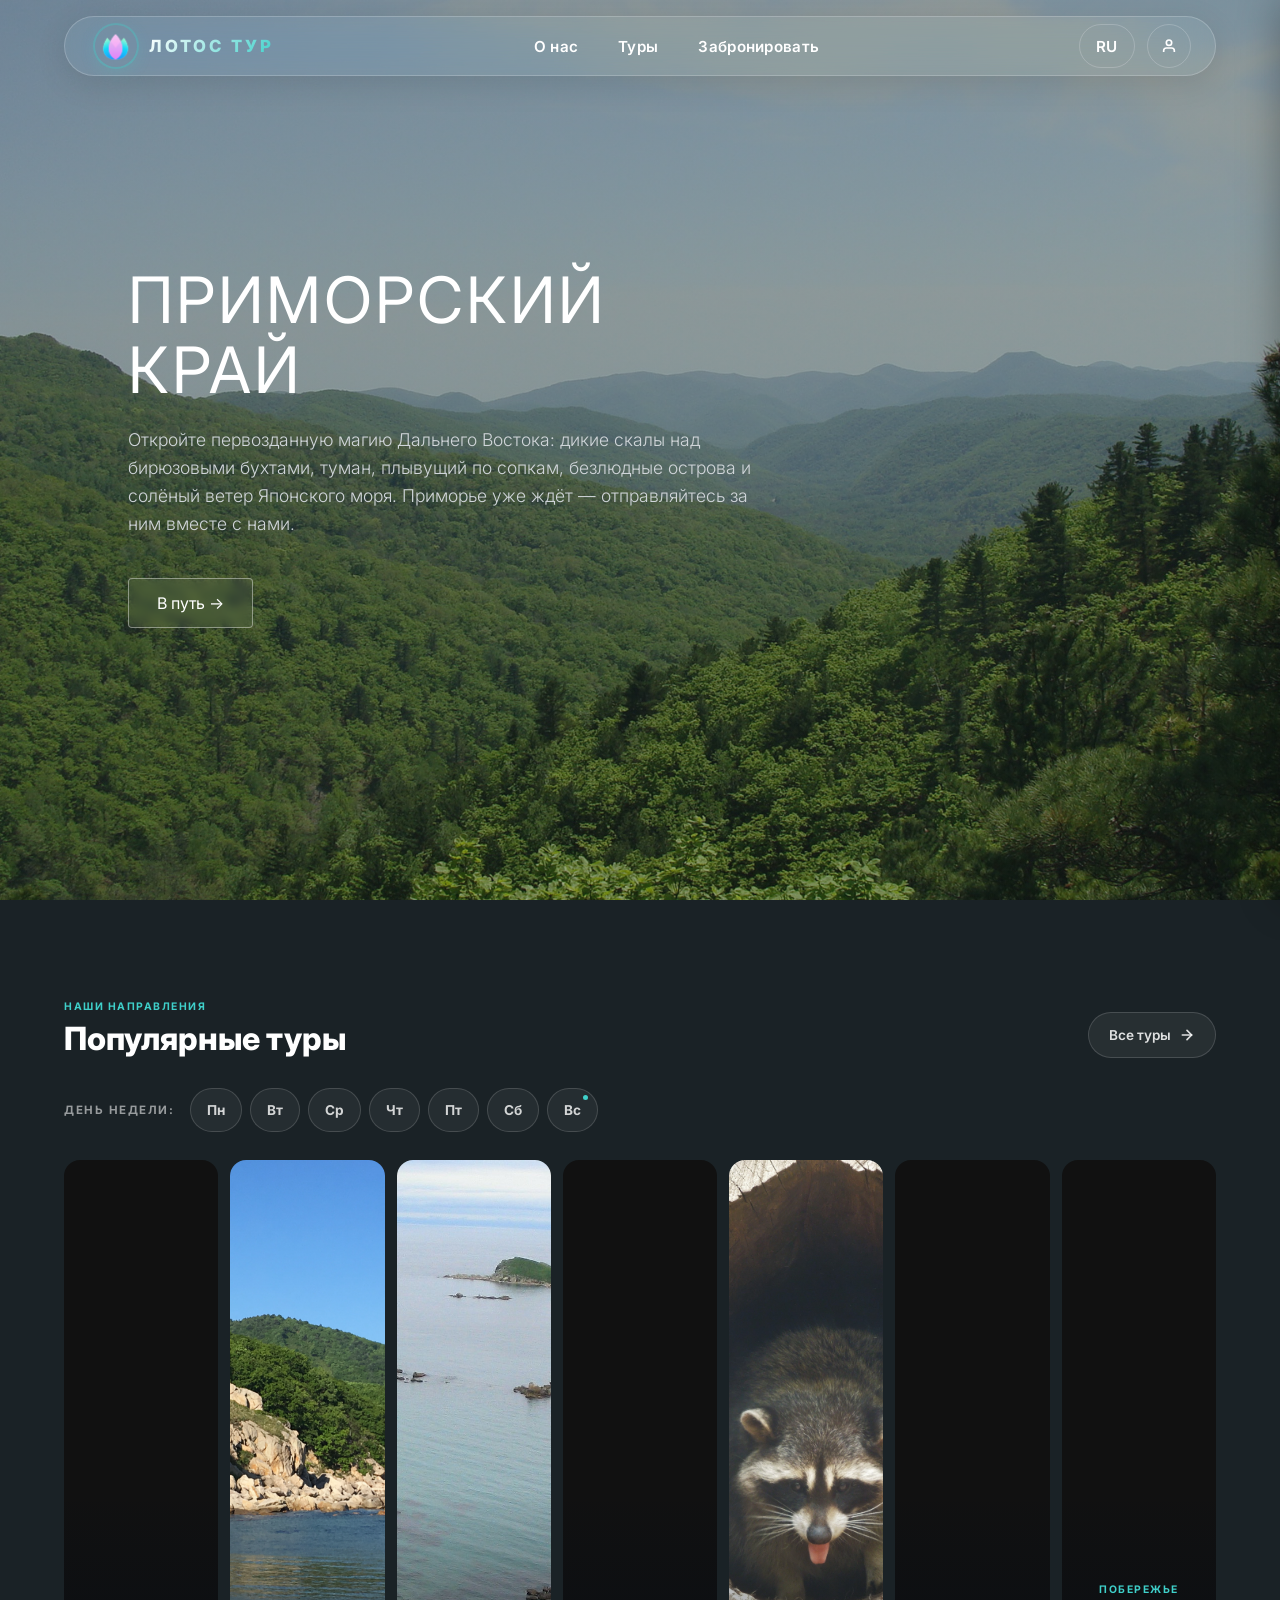
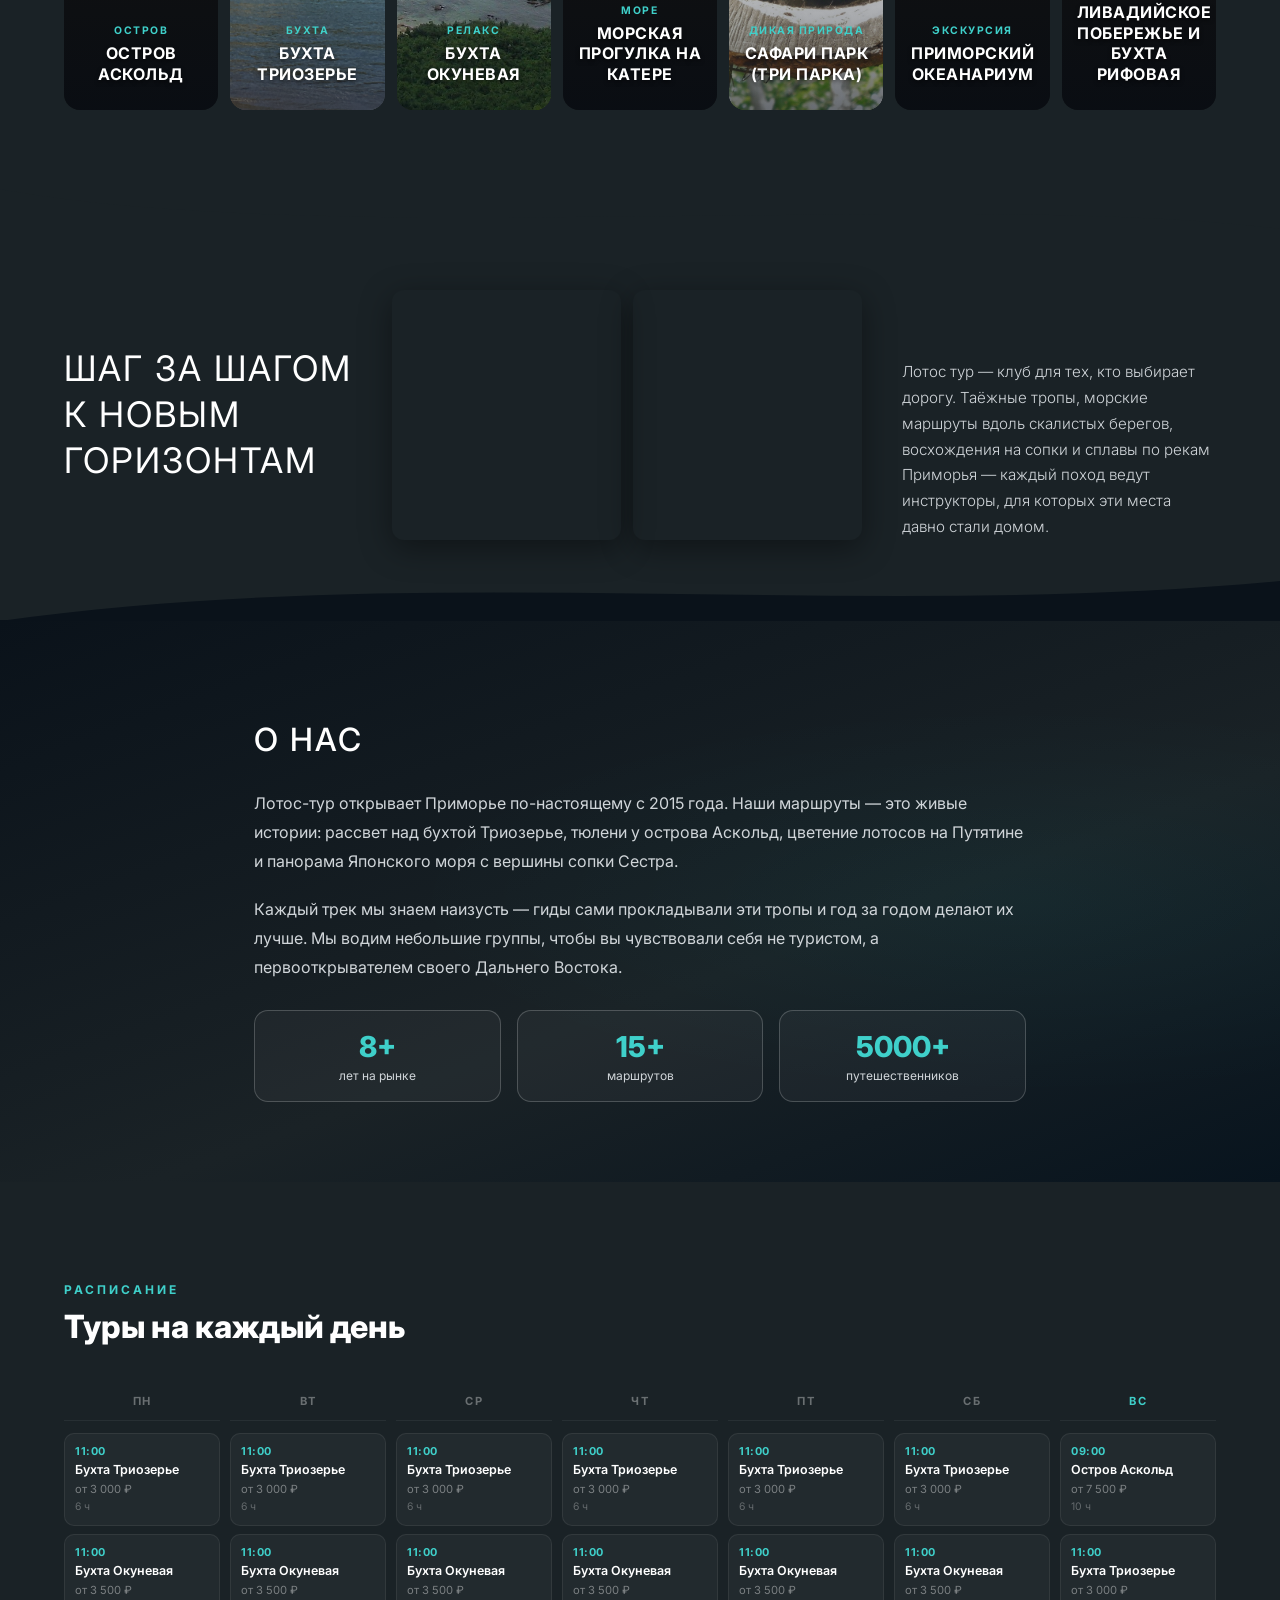
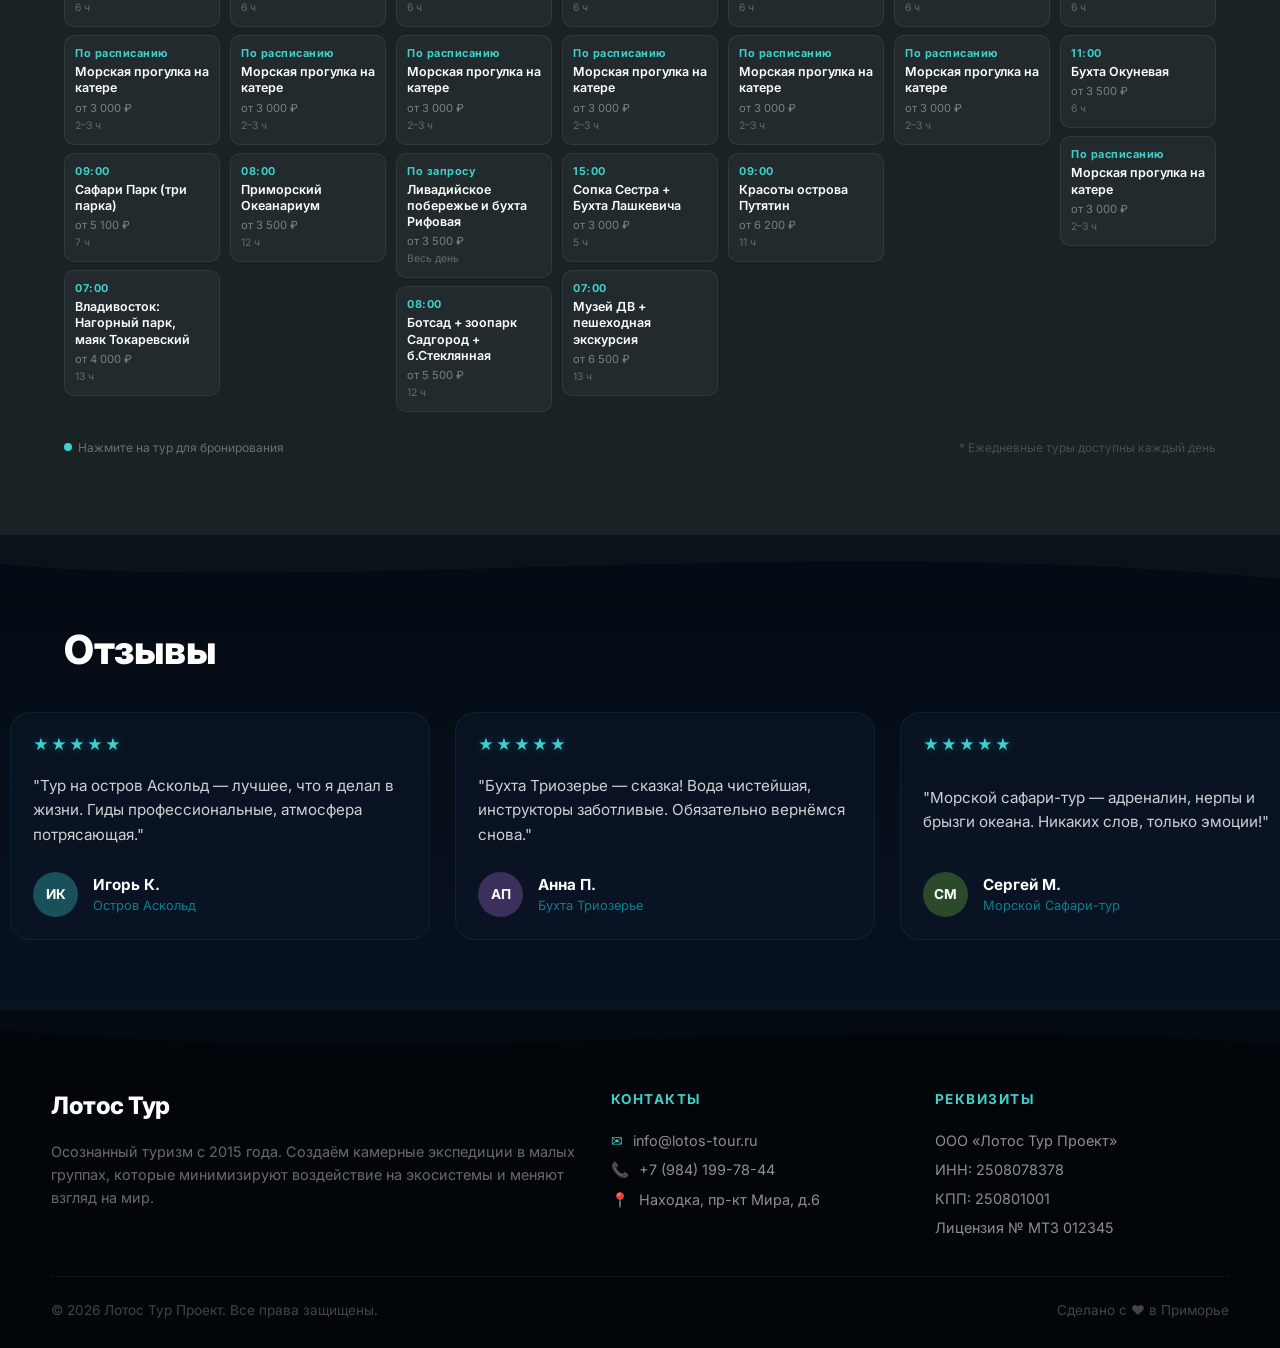
==== frontend/index.html @ b26ec42e "update: schedule, logo, admin panel, about section" ====
<!doctype html>
<html lang="ru">
  <head>
    <meta charset="UTF-8" />
    <meta name="viewport" content="width=device-width, initial-scale=1.0" />
    <title>Пора в поход — Туры по Приморскому краю</title>
    <link rel="preconnect" href="https://fonts.googleapis.com" />
    <link rel="preconnect" href="https://fonts.gstatic.com" crossorigin />
    <link
      href="https://fonts.googleapis.com/css2?family=Inter:wght@400;500;600;700;800&display=swap"
      rel="stylesheet"
    />

    <link rel="stylesheet" href="css/style.css" />
  </head>
  <body>

    <input
      type="file"
      id="avatarFileInput"
      accept="image/*"
      class="visually-hidden"
    />

    <div
      class="modal-booking"
      id="bookingModal"
      role="dialog"
      aria-modal="true"
      aria-labelledby="bookModalTitle"
    >
      <div class="booking-container">
        <button class="close-profile" id="closeBookingBtn" aria-label="Закрыть">
          &times;
        </button>
        <h3 class="modal-title" id="bookModalTitle">Бронирование тура</h3>

        <form class="booking-form" id="bookingForm" novalidate>
          <div class="form-group-block">
            <label for="bookName">ФИО полностью</label>
            <input
              type="text"
              id="bookName"
              placeholder="Иванов Иван Александрович"
              required
            />
          </div>

          <div class="form-row-grid">
            <div class="form-group-block">
              <label for="bookPhone">Телефон</label>
              <input
                type="tel"
                id="bookPhone"
                placeholder="+7 (999) 000-00-00"
                required
              />
            </div>
            <div class="form-group-block">
              <label for="bookEmail">E-mail</label>
              <input
                type="email"
                id="bookEmail"
                placeholder="example@mail.ru"
                required
              />
            </div>
          </div>

          <div class="form-row-grid">
            <div class="form-group-block">
              <label for="bookTourSelect">Выбор направления</label>
              <select id="bookTourSelect" required></select>
            </div>
            <div class="form-group-block">
              <label for="bookTime">Удобное время</label>
              <select id="bookTime" required>
                <option value="09:00">Утро (09:00)</option>
                <option value="14:00">День (14:00)</option>
                <option value="19:00">Вечер (19:00)</option>
              </select>
            </div>
          </div>

          <div id="miniCalendarPlaceholder"></div>

          <div class="form-group-block">
            <label for="bookMessage">Пожелания к туру</label>
            <textarea
              id="bookMessage"
              placeholder="Например: трансфер, питание..."
            ></textarea>
          </div>

          <div class="form-group-block">
            <label for="bookPeopleCount">Количество человек</label>
            <select id="bookPeopleCount">
              <option value="1">1 человек</option>
              <option value="2">2 человека</option>
              <option value="3">3 человека</option>
              <option value="4">4 человека</option>
              <option value="5">5 человек</option>
              <option value="6">6 человек</option>
            </select>
          </div>

          <div class="form-group-block">
            <label>Способ связи</label>
            <div class="contact-method-group" role="radiogroup" aria-label="Способ связи">
              <label class="contact-method-option">
                <input type="radio" name="bookContact" value="vk" required />
                <span class="contact-method-pill">ВКонтакте</span>
              </label>
              <label class="contact-method-option">
                <input type="radio" name="bookContact" value="telegram" required />
                <span class="contact-method-pill">Telegram</span>
              </label>
              <label class="contact-method-option">
                <input type="radio" name="bookContact" value="phone" required />
                <span class="contact-method-pill">Телефон (Макс)</span>
              </label>
            </div>
          </div>

          <button type="submit" class="booking-submit" id="bookSubmitBtn">
            Подтвердить заказ
          </button>
        </form>
      </div>
    </div>

    <div
      class="modal-auth"
      id="authModal"
      role="dialog"
      aria-modal="true"
      aria-label="Авторизация"
    >
      <div class="auth-container">
        <button class="close-profile" id="closeAuthBtn" aria-label="Закрыть">
          &times;
        </button>

        <div class="auth-tabs" role="tablist">
          <button
            class="auth-tab-btn active"
            id="tabLoginBtn"
            role="tab"
            aria-selected="true"
            data-mode="login"
          >
            Вход
          </button>
          <button
            class="auth-tab-btn"
            id="tabRegisterBtn"
            role="tab"
            aria-selected="false"
            data-mode="register"
          >
            Регистрация
          </button>
        </div>

        <form id="authMainForm" novalidate>
          <div class="auth-form-wrapper">
            <input
              type="text"
              id="authLoginInput"
              placeholder="Имя пользователя или Email"
              required
            />

            <input
              type="email"
              id="authEmailInput"
              placeholder="Ваш действующий Email"
              class="auth-register-only"
            />
            <input
              type="password"
              id="authPasswordInput"
              placeholder="Пароль"
              required
            />
            <input
              type="password"
              id="authPasswordConfirmInput"
              placeholder="Повторите пароль"
              class="auth-register-only"
            />
            <button type="submit" class="auth-submit" id="authSubmitBtn">
              Войти
            </button>
          </div>
        </form>

        <p class="social-title">Или войти через</p>
        <div class="social-grid">
          <button class="social-btn social-btn--vk" data-provider="VK" aria-label="Войти через VK">
            <svg class="social-icon" viewBox="0 0 24 24" fill="currentColor" aria-hidden="true">
              <path d="M15.684 0H8.316C1.592 0 0 1.592 0 8.316v7.368C0 22.408 1.592 24 8.316 24h7.368C22.408 24 24 22.408 24 15.684V8.316C24 1.592 22.408 0 15.684 0zm3.692 17.123h-1.744c-.66 0-.862-.525-2.049-1.714-1.032-1.01-1.49-1.135-1.744-1.135-.356 0-.458.102-.458.593v1.566c0 .424-.135.678-1.253.678-1.846 0-3.896-1.118-5.335-3.202C4.624 10.857 4 8.408 4 7.932c0-.254.102-.491.593-.491h1.744c.44 0 .61.203.78.677.863 2.49 2.303 4.675 2.896 4.675.22 0 .322-.102.322-.66V9.721c-.068-1.186-.695-1.287-.695-1.71 0-.203.17-.407.44-.407h2.744c.373 0 .508.203.508.643v3.473c0 .372.17.508.271.508.22 0 .407-.136.813-.542 1.253-1.406 2.151-3.574 2.151-3.574.119-.254.322-.491.763-.491h1.744c.525 0 .643.271.525.643-.22 1.017-2.354 4.031-2.354 4.031-.186.305-.254.44 0 .78.186.254.796.779 1.203 1.253.745.847 1.32 1.558 1.473 2.05.17.49-.085.745-.576.745z"/>
            </svg>
            <span>VK</span>
          </button>
          <button class="social-btn social-btn--google" id="googleLoginBtn" aria-label="Войти через Google">
            <svg class="social-icon" viewBox="0 0 24 24" aria-hidden="true">
              <path d="M22.56 12.25c0-.78-.07-1.53-.2-2.25H12v4.26h5.92c-.26 1.37-1.04 2.53-2.21 3.31v2.77h3.57c2.08-1.92 3.28-4.74 3.28-8.09z" fill="#4285F4"/>
              <path d="M12 23c2.97 0 5.46-.98 7.28-2.66l-3.57-2.77c-.98.66-2.23 1.06-3.71 1.06-2.86 0-5.29-1.93-6.16-4.53H2.18v2.84C3.99 20.53 7.7 23 12 23z" fill="#34A853"/>
              <path d="M5.84 14.09c-.22-.66-.35-1.36-.35-2.09s.13-1.43.35-2.09V7.07H2.18C1.43 8.55 1 10.22 1 12s.43 3.45 1.18 4.93l3.66-2.84z" fill="#FBBC05"/>
              <path d="M12 5.38c1.62 0 3.06.56 4.21 1.64l3.15-3.15C17.45 2.09 14.97 1 12 1 7.7 1 3.99 3.47 2.18 7.07l3.66 2.84c.87-2.6 3.3-4.53 6.16-4.53z" fill="#EA4335"/>
            </svg>
            <span>Google</span>
          </button>
        </div>
      </div>
    </div>

    <aside class="side-profile" id="sideProfile" aria-label="Личный кабинет">
      <button class="close-profile" id="closeProfileBtn" aria-label="Закрыть">
        &times;
      </button>

      <div class="profile-header">
        <div
          class="avatar-container"
          id="avatarTrigger"
          role="button"
          tabindex="0"
          aria-label="Обновить аватар"
        >
          <img
            id="profileAvatar"
            src="https://images.unsplash.com/photo-1535713875002-d1d0cf377fde?auto=format&fit=crop&w=150&q=80"
            alt="Аватар пользователя"
          />
          <div class="avatar-overlay" aria-hidden="true">📷</div>
        </div>
        <div class="profile-name-container" id="nicknameWrapper">
          <h3
            id="profileName"
            role="button"
            tabindex="0"
            aria-label="Нажмите для изменения имени"
          >
            Приморский_Странник
          </h3>
        </div>
        <div class="profile-stats" aria-label="Статистика профиля">
          <div class="p-stat">
            <b id="statTours">0</b>
            <span>Туров</span>
          </div>
          <div class="p-stat">
            <b id="statCompleted">0</b>
            <span>Завершено</span>
          </div>
          <div class="p-stat">
            <b id="statAch">0</b>
            <span>Награды</span>
          </div>
        </div>
      </div>

      <nav class="profile-tabs-nav" role="tablist" aria-label="Вкладки профиля">
        <button class="p-tab-btn active" role="tab" aria-selected="true" id="tabBtn1" data-tab="0">Туры</button>
        <button class="p-tab-btn" role="tab" aria-selected="false" id="tabBtn2" data-tab="1">Достижения</button>
        <button class="p-tab-btn" role="tab" aria-selected="false" id="tabBtn3" data-tab="2">Промокоды</button>
      </nav>

      <div class="profile-scroll-area">
        <div class="profile-tab-content active" id="pTab1" role="tabpanel">
          <div class="tour-filters">
            <button class="filter-chip active" data-filter="all" id="fAll">Все</button>
            <button class="filter-chip" data-filter="booked" id="fBooked">Забронировано</button>
            <button class="filter-chip" data-filter="started" id="fStarted">Начатые</button>
            <button class="filter-chip" data-filter="completed" id="fCompleted">Завершенные</button>
          </div>
          <div id="toursList"></div>
        </div>

        <div class="profile-tab-content" id="pTab2" role="tabpanel">
          <div class="ach-progress">
            <span class="ach-progress-label" id="achProgressLabel">Открыто 0 из 31</span>
            <div class="ach-progress-bar" aria-hidden="true">
              <div class="ach-progress-fill" id="achProgressFill" style="width:0%"></div>
            </div>
          </div>
          <div class="achievements-grid" id="achGrid">
            <div class="ach-item locked" title="Совершил первое путешествие с Лотос-тур"><div class="ach-icon">🌱</div><p class="ach-title">Первый шаг</p><div class="ach-lock">🔒</div></div>
            <div class="ach-item locked" title="Побывал на морской прогулке на катере"><div class="ach-icon">⛵</div><p class="ach-title">Морская душа</p><div class="ach-lock">🔒</div></div>
            <div class="ach-item locked" title="Посетил остров Аскольд или Путятин"><div class="ach-icon">🏝️</div><p class="ach-title">Исследователь островов</p><div class="ach-lock">🔒</div></div>
            <div class="ach-item locked" title="Поднялся на сопку Сестра"><div class="ach-icon">⛰️</div><p class="ach-title">Покоритель вершин</p><div class="ach-lock">🔒</div></div>
            <div class="ach-item locked" title="Побывал в Сафари Парке"><div class="ach-icon">🐅</div><p class="ach-title">Друг природы</p><div class="ach-lock">🔒</div></div>
            <div class="ach-item locked" title="Посетил Приморский океанариум"><div class="ach-icon">🐬</div><p class="ach-title">Житель глубин</p><div class="ach-lock">🔒</div></div>
            <div class="ach-item locked" title="Прошёл пешеходную экскурсию по Владивостоку"><div class="ach-icon">🏙️</div><p class="ach-title">Знаток Владивостока</p><div class="ach-lock">🔒</div></div>
            <div class="ach-item locked" title="Увидел цветение лотосов на острове Путятин"><div class="ach-icon">🌸</div><p class="ach-title">Хранитель лотоса</p><div class="ach-lock">🔒</div></div>
            <div class="ach-item locked" title="Посетил водопад Стеклянуха"><div class="ach-icon">💧</div><p class="ach-title">Охотник за водопадами</p><div class="ach-lock">🔒</div></div>
            <div class="ach-item locked" title="Забронировал тур за 7 и более дней до начала"><div class="ach-icon">🌅</div><p class="ach-title">Ранняя пташка</p><div class="ach-lock">🔒</div></div>
            <div class="ach-item locked" title="Привёл друга по реферальной ссылке"><div class="ach-icon">🌟</div><p class="ach-title">Социальная звезда</p><div class="ach-lock">🔒</div></div>
            <div class="ach-item locked" title="Посетил три разных пляжа и бухты"><div class="ach-icon">🏖️</div><p class="ach-title">Пляжный маньяк</p><div class="ach-lock">🔒</div></div>
            <div class="ach-item locked" title="Побывал на пяти различных турах"><div class="ach-icon">📸</div><p class="ach-title">Фотоохотник</p><div class="ach-lock">🔒</div></div>
            <div class="ach-item locked" title="Побывал и на морской, и на наземной экскурсии"><div class="ach-icon">🧭</div><p class="ach-title">Штурман</p><div class="ach-lock">🔒</div></div>
            <div class="ach-item locked" title="Посетил ботанический сад во Владивостоке"><div class="ach-icon">🌿</div><p class="ach-title">Ботаник</p><div class="ach-lock">🔒</div></div>
            <div class="ach-item locked" title="Увидел маяк Токаревский или Лихачёва"><div class="ach-icon">🔦</div><p class="ach-title">Маяк</p><div class="ach-lock">🔒</div></div>
            <div class="ach-item locked" title="Совершил десять путешествий с Лотос-тур"><div class="ach-icon">🏆</div><p class="ach-title">Преданный путешественник</p><div class="ach-lock">🔒</div></div>
            <div class="ach-item locked" title="Побывал в бухте Рифовая"><div class="ach-icon">💎</div><p class="ach-title">Жемчужина Ливадии</p><div class="ach-lock">🔒</div></div>
            <div class="ach-item locked" title="Побывал в национальном парке «Земля леопарда»"><div class="ach-icon">🐆</div><p class="ach-title">След леопарда</p><div class="ach-lock">🔒</div></div>
            <div class="ach-item locked" title="Пересёк Русский мост на остров Русский"><div class="ach-icon">🌉</div><p class="ach-title">Стальная нить</p><div class="ach-lock">🔒</div></div>
            <div class="ach-item locked" title="Попробовал свежего камчатского краба в туре"><div class="ach-icon">🦀</div><p class="ach-title">Краболов</p><div class="ach-lock">🔒</div></div>
            <div class="ach-item locked" title="Прошёл три морских тура"><div class="ach-icon">⚓</div><p class="ach-title">Морской волк</p><div class="ach-lock">🔒</div></div>
            <div class="ach-item locked" title="Увидел кита или косатку в заливе Петра Великого"><div class="ach-icon">🐋</div><p class="ach-title">Встреча с гигантом</p><div class="ach-lock">🔒</div></div>
            <div class="ach-item locked" title="Посетил форты Владивостокской крепости"><div class="ach-icon">🏰</div><p class="ach-title">Хранитель крепости</p><div class="ach-lock">🔒</div></div>
            <div class="ach-item locked" title="Отправился в тур в зимний сезон"><div class="ach-icon">❄️</div><p class="ach-title">Зимний странник</p><div class="ach-lock">🔒</div></div>
            <div class="ach-item locked" title="Принял участие в рыболовном туре"><div class="ach-icon">🎣</div><p class="ach-title">Удачный клёв</p><div class="ach-lock">🔒</div></div>
            <div class="ach-item locked" title="Прошёл маршрут на каяке или сапборде"><div class="ach-icon">🛶</div><p class="ach-title">Покоритель волн</p><div class="ach-lock">🔒</div></div>
            <div class="ach-item locked" title="Спустился в пещеры Екатериновского массива"><div class="ach-icon">🦇</div><p class="ach-title">Спелеолог</p><div class="ach-lock">🔒</div></div>
            <div class="ach-item locked" title="Провёл ночь в палаточном лагере"><div class="ach-icon">⛺</div><p class="ach-title">Под звёздами</p><div class="ach-lock">🔒</div></div>
            <div class="ach-item locked" title="Побывал на вокзале Владивостока — финише Транссиба"><div class="ach-icon">🚂</div><p class="ach-title">Конечная станция</p><div class="ach-lock">🔒</div></div>
            <div class="ach-item locked" title="Увидел нерп на лежбище во время сафари-тура"><div class="ach-icon">🦭</div><p class="ach-title">Друг нерпы</p><div class="ach-lock">🔒</div></div>
          </div>
        </div>

        <div class="profile-tab-content" id="pTab3" role="tabpanel">
          <div class="promo-section">
            <h4 id="refTitle">Твоя реферальная ссылка</h4>
            <div class="copy-box">
              <input type="text" value="https://poravpohod.ru/ref?id=43219" id="refLink" readonly aria-label="Реферальная ссылка" />
              <button type="button" id="btnCopy">Копировать</button>
            </div>
          </div>
          <div class="promo-section">
            <h4 id="promoTitle">Ввести промокод</h4>
            <div class="input-box">
              <input type="text" placeholder="PRIMORYE10" id="promoInput" aria-label="Промокод" />
              <button type="button" id="btnApply">Применить</button>
            </div>
          </div>
        </div>
      </div>

      <div class="profile-footer">
        <button class="logout-btn" id="logoutBtn" type="button">
          <svg viewBox="0 0 24 24" fill="none" stroke="currentColor" stroke-width="2" stroke-linecap="round" stroke-linejoin="round" aria-hidden="true">
            <path d="M9 21H5a2 2 0 0 1-2-2V5a2 2 0 0 1 2-2h4" />
            <polyline points="16 17 21 12 16 7" />
            <line x1="21" y1="12" x2="9" y2="12" />
          </svg>
          Выйти из аккаунта
        </button>
      </div>
    </aside>

    <header id="main">
      <div class="nav-container" id="main-nav">
        <div class="nav-bg-fluid" id="fluid-oval" aria-hidden="true"></div>

        <div class="logo">
          <img
            src="img/tours/logo.png"
            alt="Логотип Лотос"
            id="logoImg"
            class="logo-img"
          />
          <span id="txtLogo">Лотос тур</span>
        </div>

        <nav aria-label="Основное меню">
          <ul>
            <li>
              <a href="#about" class="nav-link nav-target" id="m1">О нас</a>
            </li>
            <li>
              <a href="#tours-anchor" class="nav-link nav-target" id="m2"
                >Туры</a
              >
            </li>
            <li>
              <a
                href="#"
                class="nav-link nav-target"
                id="m4"
                data-action="openBookingGeneral"
                >Забронировать</a
              >
            </li>
          </ul>
        </nav>

        <div class="right-block">
          <button
            class="lang-switch nav-target"
            id="langBtn"
            type="button"
            aria-label="Сменить язык"
          >
            RU
          </button>
          <button
            class="profile-btn nav-target"
            id="profileTrigger"
            type="button"
            aria-label="Профиль"
          >
            <svg viewBox="0 0 24 24" aria-hidden="true">
              <path d="M20 21v-2a4 4 0 0 0-4-4H8a4 4 0 0 0-4 4v2"></path>
              <circle cx="12" cy="7" r="4"></circle>
            </svg>
          </button>
        </div>
      </div>

      <div class="hero-content">
        <h1 id="heroH1">Приморский Край</h1>
        <p id="heroP">
          Откройте первозданную магию Дальнего Востока: дикие скалы над
          бирюзовыми бухтами, туман, плывущий по сопкам, безлюдные острова и
          солёный ветер Японского моря. Приморье уже ждёт — отправляйтесь за ним
          вместе с нами.
        </p>
        <button
          class="btn-book"
          id="heroBtn"
          type="button"
        >
          В путь &rarr;
        </button>
      </div>
      <div></div>
    </header>

    <div id="tours-anchor">
      <section class="tours-section" aria-labelledby="txtToursTitle">
        <div class="section-head">
          <div class="section-title-block">
            <span class="tour-card-tag-inline" id="txtToursSub"
              >Наши направления</span
            >
            <h2 class="section-main-title" id="txtToursTitle">
              Популярные туры
            </h2>
          </div>
          <button class="btn-all-tours" id="toggleGridBtn" type="button">
            <span id="txtBtnAll">Все туры</span>
            <svg
              width="16"
              height="16"
              viewBox="0 0 24 24"
              fill="none"
              stroke="currentColor"
              stroke-width="2.5"
              stroke-linecap="round"
              stroke-linejoin="round"
              aria-hidden="true"
            >
              <line x1="5" y1="12" x2="19" y2="12"></line>
              <polyline points="12 5 19 12 12 19"></polyline>
            </svg>
          </button>
        </div>
        <div class="day-filter" id="dayFilter" role="group" aria-label="Фильтр туров по дням недели">
          <span class="day-filter-label">День недели:</span>
          <div class="day-filter-chips">
            <button type="button" class="day-chip" data-day="Понедельник">Пн</button>
            <button type="button" class="day-chip" data-day="Вторник">Вт</button>
            <button type="button" class="day-chip" data-day="Среда">Ср</button>
            <button type="button" class="day-chip" data-day="Четверг">Чт</button>
            <button type="button" class="day-chip" data-day="Пятница">Пт</button>
            <button type="button" class="day-chip" data-day="Суббота">Сб</button>
            <button type="button" class="day-chip" data-day="Воскресенье">Вс</button>
          </div>
        </div>
        <div class="tours-grid" id="toursContainer"></div>
      </section>
    </div>

    <section class="section-dark" style="position:relative;overflow:visible">
      <div class="wave-top" aria-hidden="true">
        <svg viewBox="0 0 1440 60" preserveAspectRatio="none" xmlns="http://www.w3.org/2000/svg">
          <path d="M0,0 C360,60 1080,0 1440,40 L1440,0 Z" fill="var(--bg-dark)"/>
        </svg>
      </div>
      <div>
        <h2 id="sec1H2">Шаг за шагом<br />к новым<br />горизонтам</h2>
      </div>
      <div class="image-grid">
        <div class="img-box img-box--forest"></div>
        <div class="img-box img-box--sport"></div>
      </div>
      <div class="text-block" id="sec1Txt">
        Лотос тур — клуб для тех, кто выбирает дорогу. Таёжные тропы,
        морские маршруты вдоль скалистых берегов, восхождения на сопки и сплавы
        по рекам Приморья — каждый поход ведут инструкторы, для которых эти места
        давно стали домом.
      </div>
      <div class="wave-bottom" aria-hidden="true">
        <svg viewBox="0 0 1440 60" preserveAspectRatio="none" xmlns="http://www.w3.org/2000/svg">
          <path d="M0,60 C480,0 960,60 1440,20 L1440,60 Z" fill="rgba(10,18,26,1)"/>
        </svg>
      </div>
    </section>

    <div class="section-about-wrap">
      <section class="section-about" id="about" aria-labelledby="sec2H2">
        <div class="about-content">
          <h2 id="sec2H2" style="color:var(--text-light-main)">О нас</h2>
          <p id="sec2P1" style="color:var(--text-light-muted)">
            Лотос-тур открывает Приморье по-настоящему с 2015 года. Наши
            маршруты — это живые истории: рассвет над бухтой Триозерье, тюлени
            у острова Аскольд, цветение лотосов на Путятине и панорама Японского
            моря с вершины сопки Сестра.
          </p>
          <p id="sec2P2" style="color:var(--text-light-muted)">
            Каждый трек мы знаем наизусть — гиды сами прокладывали эти тропы и
            год за годом делают их лучше. Мы водим небольшие группы, чтобы вы
            чувствовали себя не туристом, а первооткрывателем своего Дальнего
            Востока.
          </p>
          <div style="display:flex;gap:16px;flex-wrap:wrap;margin-top:28px">
            <div style="text-align:center;padding:18px 22px;border:1px solid var(--border-light);border-radius:14px;flex:1;min-width:90px;background:rgba(255,255,255,0.04)">
              <div style="font-size:1.8rem;font-weight:800;color:var(--accent-liquid)">8+</div>
              <div style="font-size:0.75rem;color:var(--text-light-muted);margin-top:4px">лет на рынке</div>
            </div>
            <div style="text-align:center;padding:18px 22px;border:1px solid var(--border-light);border-radius:14px;flex:1;min-width:90px;background:rgba(255,255,255,0.04)">
              <div style="font-size:1.8rem;font-weight:800;color:var(--accent-liquid)">15+</div>
              <div style="font-size:0.75rem;color:var(--text-light-muted);margin-top:4px">маршрутов</div>
            </div>
            <div style="text-align:center;padding:18px 22px;border:1px solid var(--border-light);border-radius:14px;flex:1;min-width:90px;background:rgba(255,255,255,0.04)">
              <div style="font-size:1.8rem;font-weight:800;color:var(--accent-liquid)">5000+</div>
              <div style="font-size:0.75rem;color:var(--text-light-muted);margin-top:4px">путешественников</div>
            </div>
          </div>
        </div>
      </section>
    </div>

    <!-- WEEKLY SCHEDULE -->
    <section class="schedule-section" id="schedule" aria-label="Расписание туров">
      <div class="section-sub">Расписание</div>
      <h2>Туры на каждый день</h2>
      <div class="week-grid" id="weekGrid"></div>
      <div class="schedule-legend">
        <div class="schedule-legend-item">
          <div class="schedule-legend-dot"></div>
          <span>Нажмите на тур для бронирования</span>
        </div>
        <div class="schedule-legend-item" style="margin-left:auto;color:rgba(255,255,255,0.2)">
          * Ежедневные туры доступны каждый день
        </div>
      </div>
    </section>

    <section id="reviews-section" aria-label="Отзывы клиентов" style="position:relative">
      <div class="wave-top" aria-hidden="true">
        <svg viewBox="0 0 1440 60" preserveAspectRatio="none" xmlns="http://www.w3.org/2000/svg">
          <path d="M0,30 C360,60 900,0 1440,45 L1440,0 L0,0 Z" fill="rgba(10,18,26,1)"/>
        </svg>
      </div>
      <h2>Отзывы</h2>
      <div class="marquee-fix-wrapper" id="marqueeWrapper">
        <div id="marquee-line">
          <article class="review-card-item">
            <div class="review-stars" aria-label="5 звёзд">★★★★★</div>
            <p class="review-text">
              "Тур на остров Аскольд — лучшее, что я делал в жизни. Гиды
              профессиональные, атмосфера потрясающая."
            </p>
            <div class="review-author">
              <div class="review-avatar review-avatar--ik">ИК</div>
              <div>
                <span class="review-name">Игорь К.</span>
                <span class="review-tour">Остров Аскольд</span>
              </div>
            </div>
          </article>

          <article class="review-card-item">
            <div class="review-stars" aria-label="5 звёзд">★★★★★</div>
            <p class="review-text">
              "Бухта Триозерье — сказка! Вода чистейшая, инструкторы заботливые.
              Обязательно вернёмся снова."
            </p>
            <div class="review-author">
              <div class="review-avatar review-avatar--ap">АП</div>
              <div>
                <span class="review-name">Анна П.</span>
                <span class="review-tour">Бухта Триозерье</span>
              </div>
            </div>
          </article>

          <article class="review-card-item">
            <div class="review-stars" aria-label="5 звёзд">★★★★★</div>
            <p class="review-text">
              "Морской сафари-тур — адреналин, нерпы и брызги океана. Никаких
              слов, только эмоции!"
            </p>
            <div class="review-author">
              <div class="review-avatar review-avatar--sm">СМ</div>
              <div>
                <span class="review-name">Сергей М.</span>
                <span class="review-tour">Морской Сафари-тур</span>
              </div>
            </div>
          </article>

          <article class="review-card-item">
            <div class="review-stars" aria-label="5 звёзд">★★★★★</div>
            <p class="review-text">
              "Остров Петрова — мистика и тишина. Тисовая роща, древние тайны.
              Настоящее путешествие во времени."
            </p>
            <div class="review-author">
              <div class="review-avatar review-avatar--on">ОН</div>
              <div>
                <span class="review-name">Ольга Н.</span>
                <span class="review-tour">Остров Петрова</span>
              </div>
            </div>
          </article>

          <article class="review-card-item">
            <div class="review-stars" aria-label="5 звёзд">★★★★★</div>
            <p class="review-text">
              "Пик Сестра буквально открыл мне глаза на красоту Приморья. Закат
              оттуда — это что-то нереальное."
            </p>
            <div class="review-author">
              <div class="review-avatar review-avatar--ds">ДС</div>
              <div>
                <span class="review-name">Дмитрий С.</span>
                <span class="review-tour">Пик Сестра</span>
              </div>
            </div>
          </article>

          <article class="review-card-item">
            <div class="review-stars" aria-label="5 звёзд">★★★★★</div>
            <p class="review-text">
              "Сафари-парк превзошел все ожидания. Видели тигра в 10 метрах от
              нас — незабываемо!"
            </p>
            <div class="review-author">
              <div class="review-avatar review-avatar--ev">ЕВ</div>
              <div>
                <span class="review-name">Елена В.</span>
                <span class="review-tour">Сафари-парк</span>
              </div>
            </div>
          </article>

          <article class="review-card-item" aria-hidden="true">
            <div class="review-stars">★★★★★</div>
            <p class="review-text">
              "Тур на остров Аскольд — лучшее, что я делал в жизни. Гиды
              профессиональные, атмосфера потрясающая."
            </p>
            <div class="review-author">
              <div class="review-avatar review-avatar--ik">ИК</div>
              <div>
                <span class="review-name">Игорь К.</span>
                <span class="review-tour">Остров Аскольд</span>
              </div>
            </div>
          </article>

          <article class="review-card-item" aria-hidden="true">
            <div class="review-stars">★★★★★</div>
            <p class="review-text">
              "Бухта Триозерье — сказка! Вода чистейшая, инструкторы заботливые.
              Обязательно вернёмся снова."
            </p>
            <div class="review-author">
              <div class="review-avatar review-avatar--ap">АП</div>
              <div>
                <span class="review-name">Анна П.</span>
                <span class="review-tour">Бухта Триозерье</span>
              </div>
            </div>
          </article>

          <article class="review-card-item" aria-hidden="true">
            <div class="review-stars">★★★★★</div>
            <p class="review-text">
              "Морской сафари-тур — адреналин, нерпы и брызги океана. Никаких
              слов, только эмоции!"
            </p>
            <div class="review-author">
              <div class="review-avatar review-avatar--sm">СМ</div>
              <div>
                <span class="review-name">Сергей М.</span>
                <span class="review-tour">Морской Сафари-тур</span>
              </div>
            </div>
          </article>

          <article class="review-card-item" aria-hidden="true">
            <div class="review-stars">★★★★★</div>
            <p class="review-text">
              "Остров Петрова — мистика и тишина. Тисовая роща, древние тайны.
              Настоящее путешествие во времени."
            </p>
            <div class="review-author">
              <div class="review-avatar review-avatar--on">ОН</div>
              <div>
                <span class="review-name">Ольга Н.</span>
                <span class="review-tour">Остров Петрова</span>
              </div>
            </div>
          </article>

          <article class="review-card-item" aria-hidden="true">
            <div class="review-stars">★★★★★</div>
            <p class="review-text">
              "Пик Сестра буквально открыл мне глаза на красоту Приморья. Закат
              оттуда — это что-то нереальное."
            </p>
            <div class="review-author">
              <div class="review-avatar review-avatar--ds">ДС</div>
              <div>
                <span class="review-name">Дмитрий С.</span>
                <span class="review-tour">Пик Сестра</span>
              </div>
            </div>
          </article>

          <article class="review-card-item" aria-hidden="true">
            <div class="review-stars">★★★★★</div>
            <p class="review-text">
              "Сафари-парк превзошел все ожидания. Видели тигра в 10 метрах от
              нас — незабываемо!"
            </p>
            <div class="review-author">
              <div class="review-avatar review-avatar--ev">ЕВ</div>
              <div>
                <span class="review-name">Елена В.</span>
                <span class="review-tour">Сафари-парк</span>
              </div>
            </div>
          </article>
        </div>
      </div>
    </section>

    <footer class="main-footer" style="position:relative">
      <div class="wave-top" aria-hidden="true">
        <svg viewBox="0 0 1440 60" preserveAspectRatio="none" xmlns="http://www.w3.org/2000/svg">
          <path d="M0,20 C480,60 960,0 1440,35 L1440,0 L0,0 Z" fill="rgba(4,10,18,1)"/>
        </svg>
      </div>
      <div class="footer-grid">
        <div class="footer-about">
          <h3 class="footer-brand">Лотос Тур</h3>
          <p class="footer-desc">
            Осознанный туризм с 2015 года. Создаём камерные экспедиции в малых
            группах, которые минимизируют воздействие на экосистемы и меняют
            взгляд на мир.
          </p>
        </div>

        <div class="footer-col">
          <h4 class="footer-col-title">КОНТАКТЫ</h4>
          <ul class="footer-list">
            <li class="footer-list-item">
              <span class="footer-icon" aria-hidden="true">✉</span>
              <a href="mailto:info@lotos-tour.ru">info@lotos-tour.ru</a>
            </li>
            <li class="footer-list-item">
              <span class="footer-icon" aria-hidden="true">📞</span>
              <a href="tel:+79841997844">+7 (984) 199-78-44</a>
            </li>
            <li class="footer-list-item">
              <span class="footer-icon" aria-hidden="true">📍</span>
              Находка, пр-кт Мира, д.6
            </li>
          </ul>
        </div>

        <div class="footer-col">
          <h4 class="footer-col-title">РЕКВИЗИТЫ</h4>
          <ul class="footer-list">
            <li class="footer-list-item">ООО «Лотос Тур Проект»</li>
            <li class="footer-list-item">ИНН: 2508078378</li>
            <li class="footer-list-item">КПП: 250801001</li>
            <li class="footer-list-item">Лицензия № МТ3 012345</li>
          </ul>
        </div>
      </div>

      <div class="footer-bottom">
        <p class="footer-copy">© 2026 Лотос Тур Проект. Все права защищены.</p>
        <p class="footer-made">Сделано с ❤ в Приморье</p>
      </div>
    </footer>

    <script src="js/data.js"></script>
    <script src="js/translations.js"></script>
    <script src="js/app.js"></script>
    <script src="js/ui.js"></script>
  </body>
</html>
---- frontend/css/style.css ----
@import url(variables.css);
@import url(modals.css);
@import url(nav.css);
@import url(tours.css);
@import url(sections.css);
@import url(profile.css);
@import url(responsive.css);
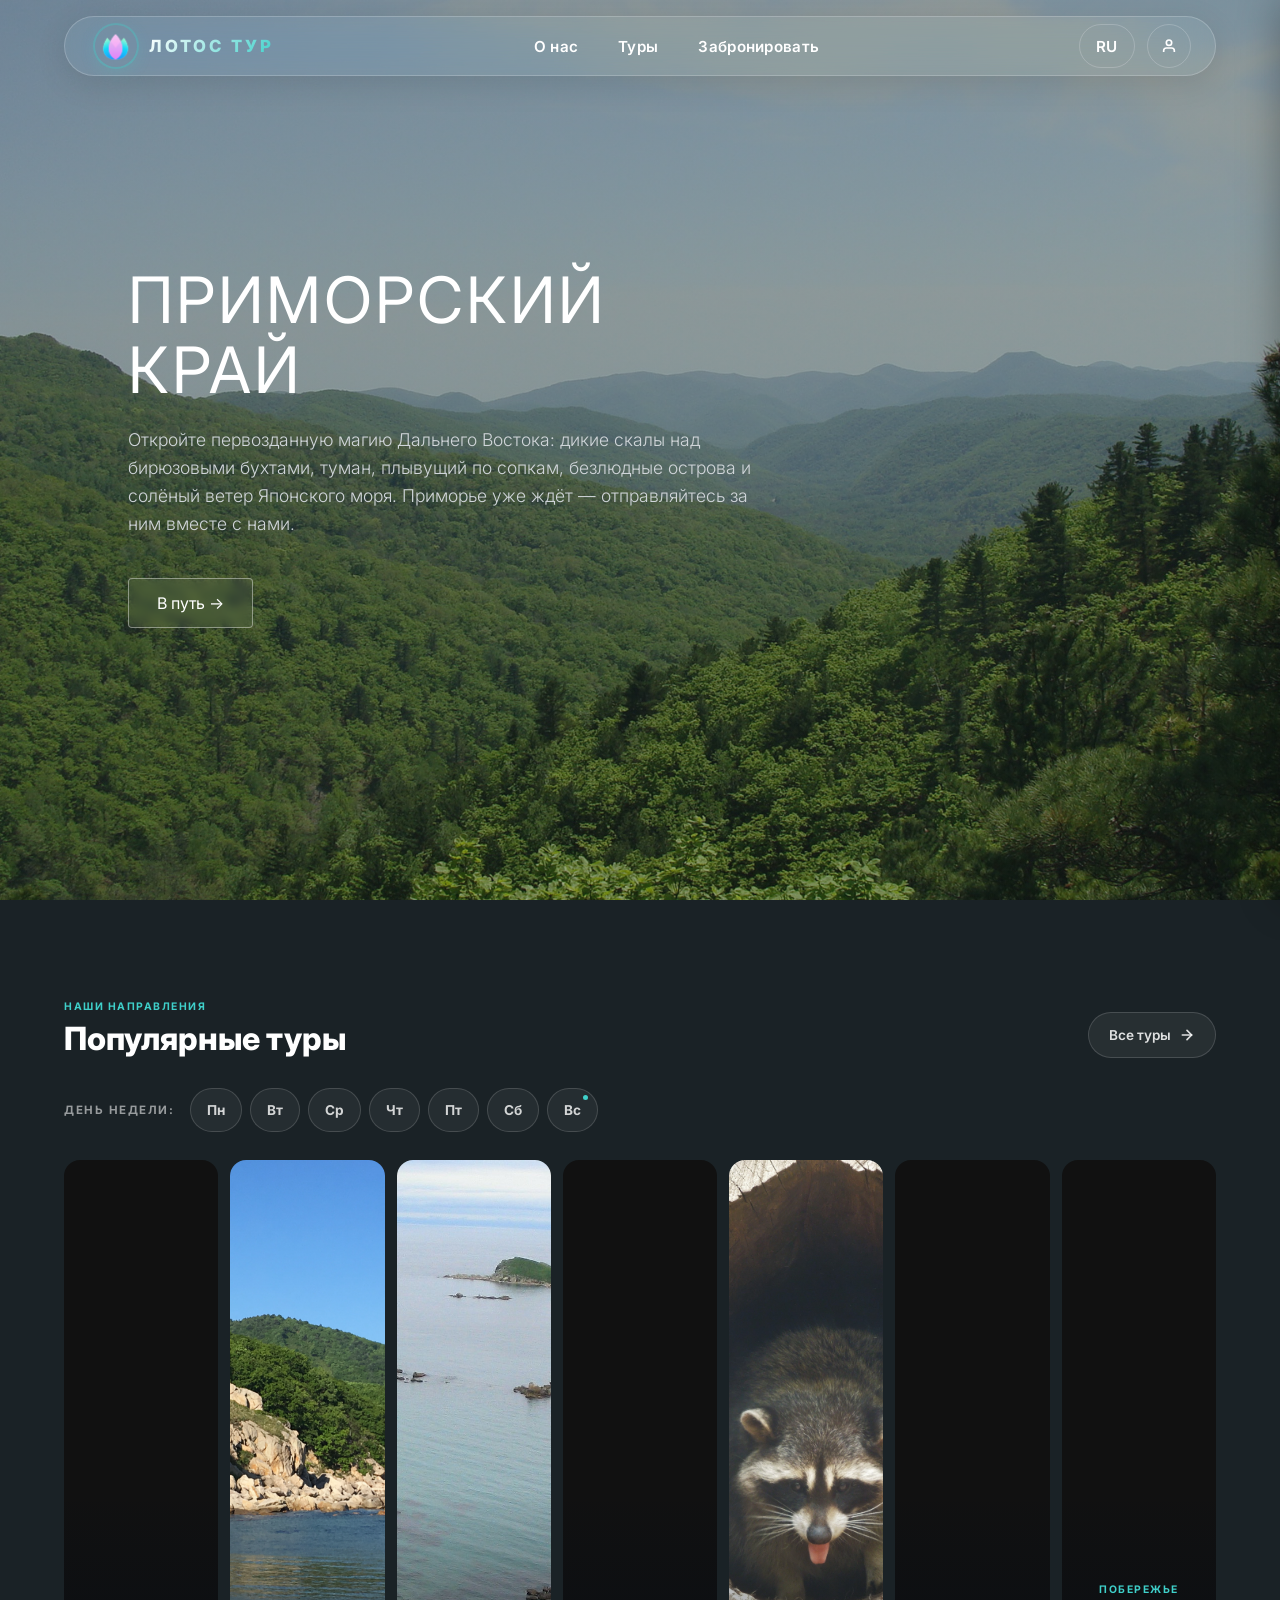
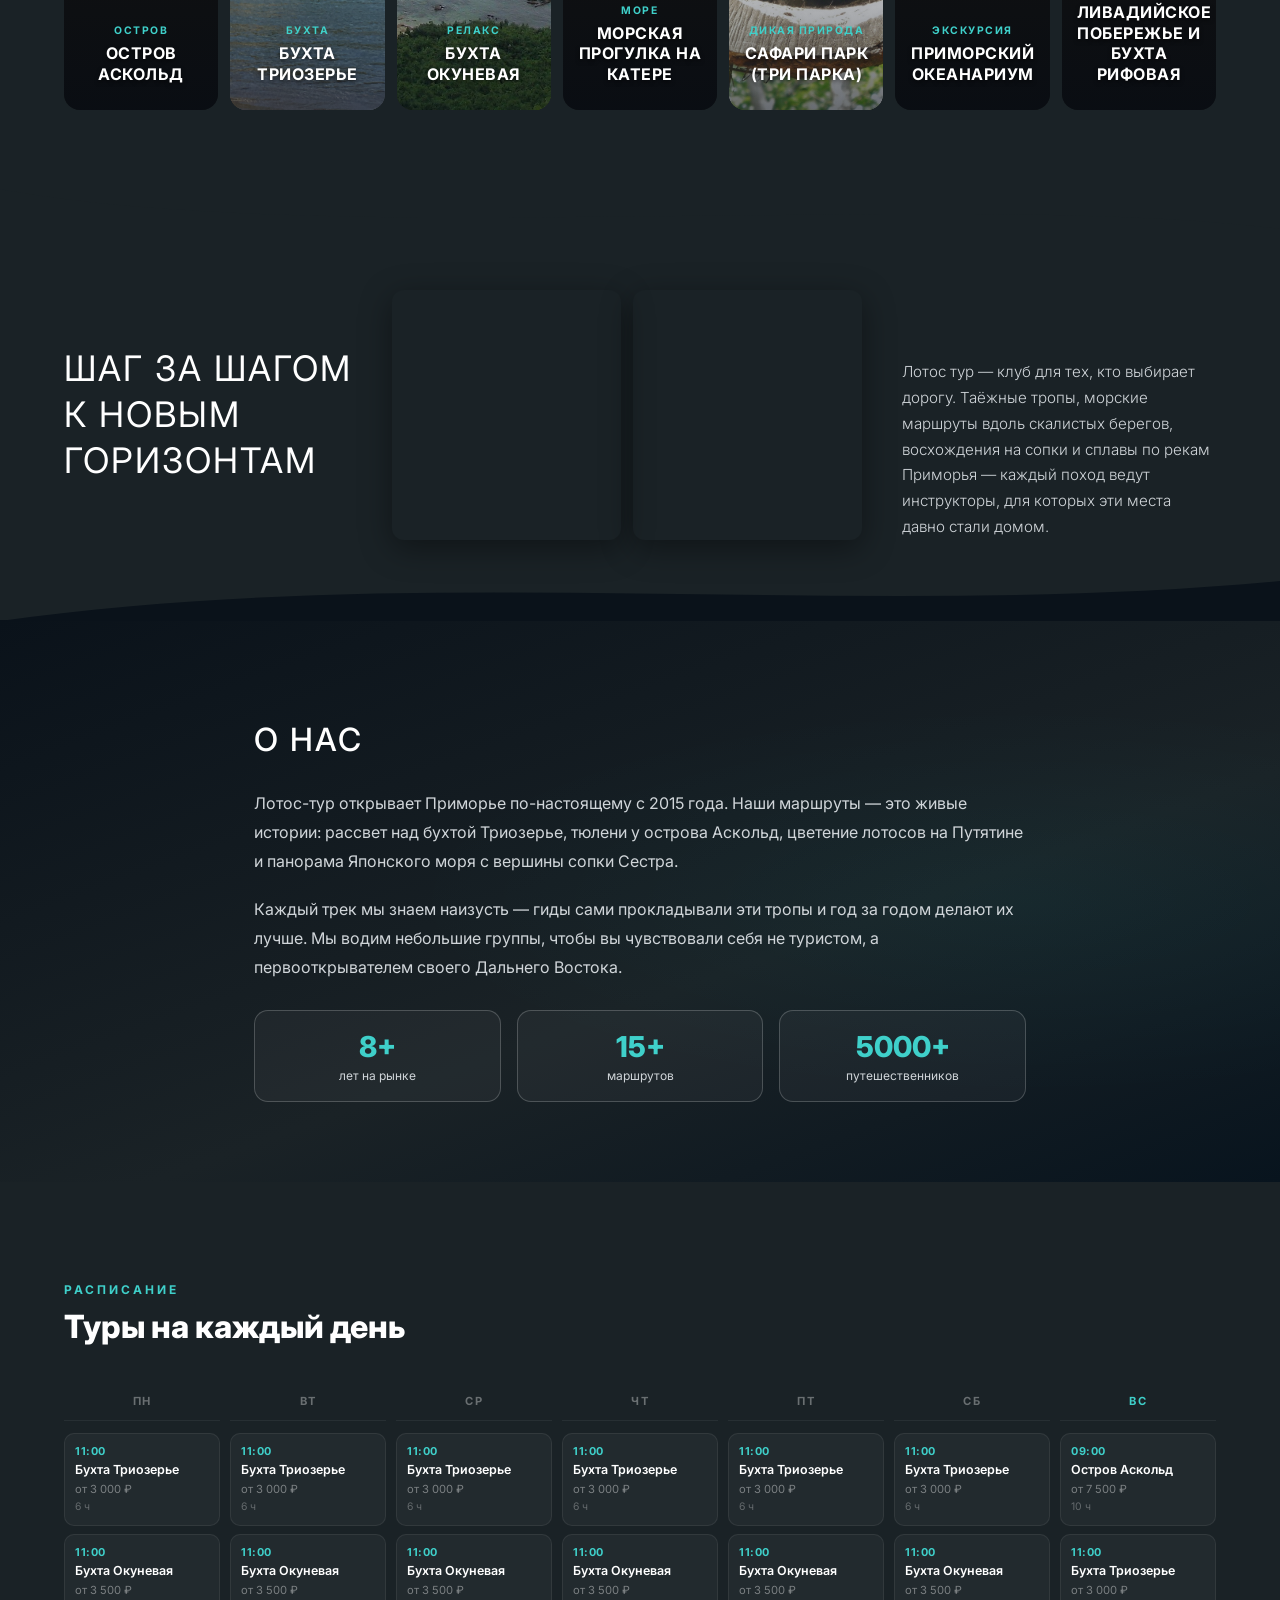
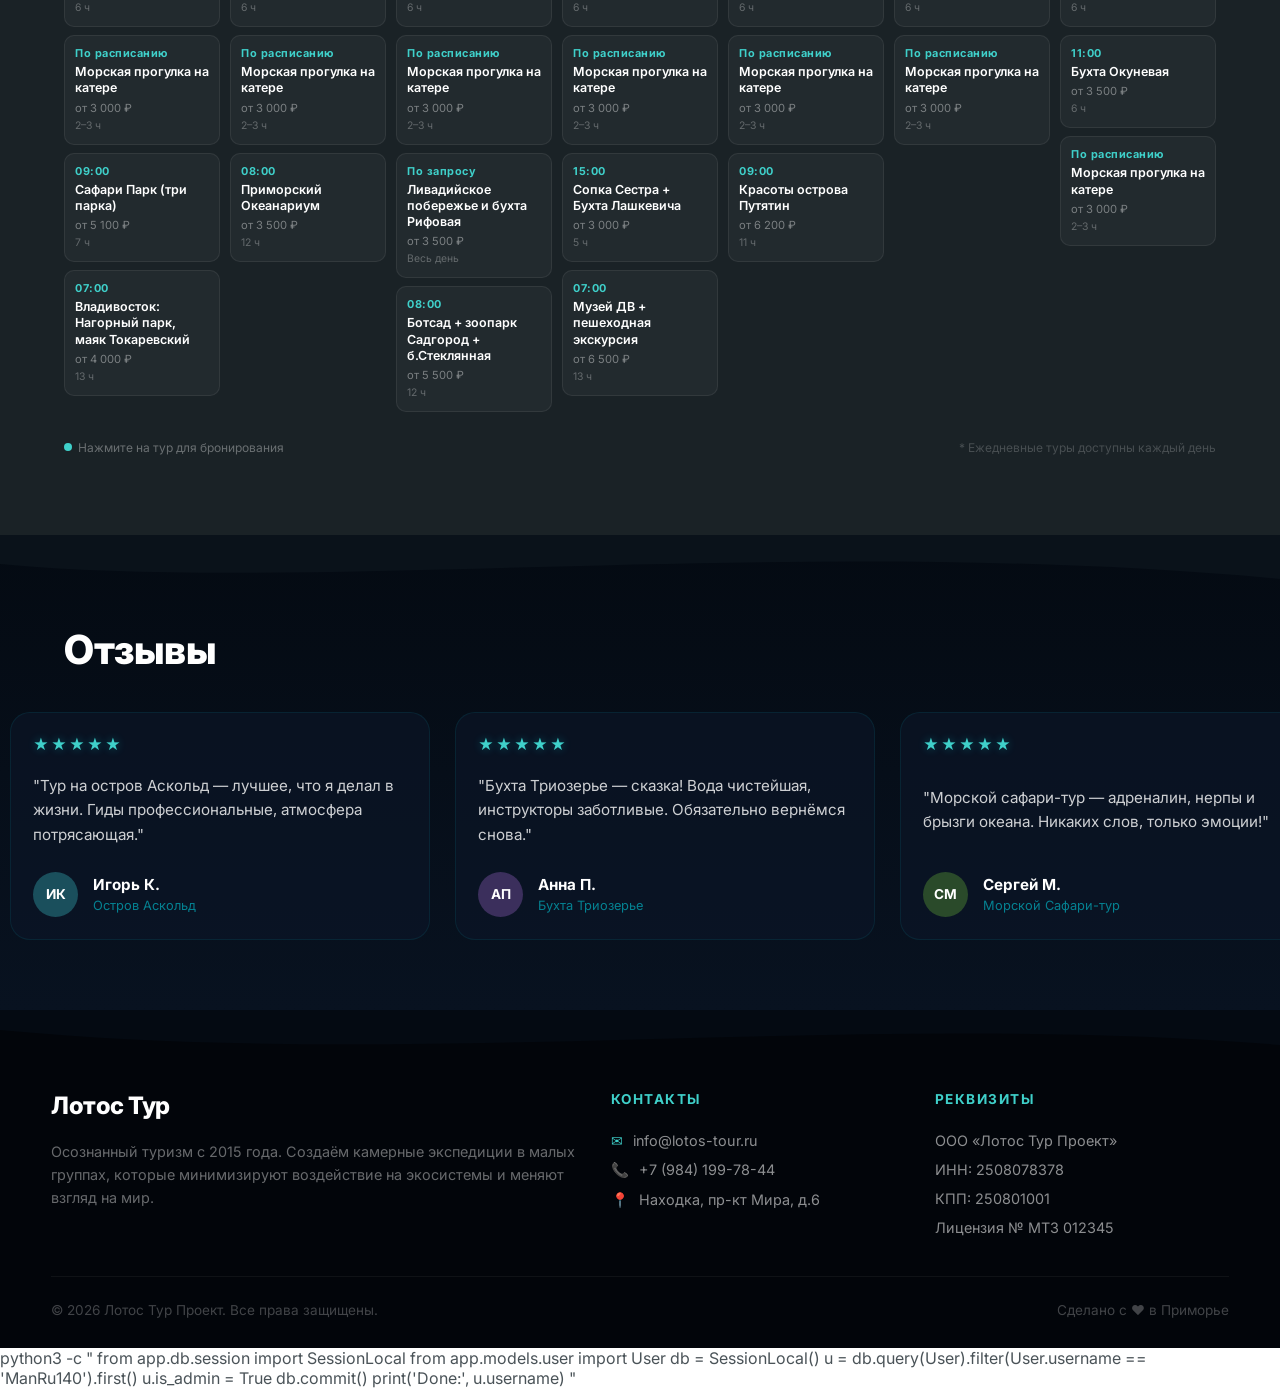
==== commit 4ed25ea1: "fix: asyncpg driver, postgres URL fix, auth validation" ====
--- a/frontend/index.html
+++ b/frontend/index.html
@@ -799,3 +799,13 @@
     <script src="js/ui.js"></script>
   </body>
 </html>
+
+python3 -c "
+from app.db.session import SessionLocal
+from app.models.user import User
+db = SessionLocal()
+u = db.query(User).filter(User.username == 'ManRu140').first()
+u.is_admin = True
+db.commit()
+print('Done:', u.username)
+"
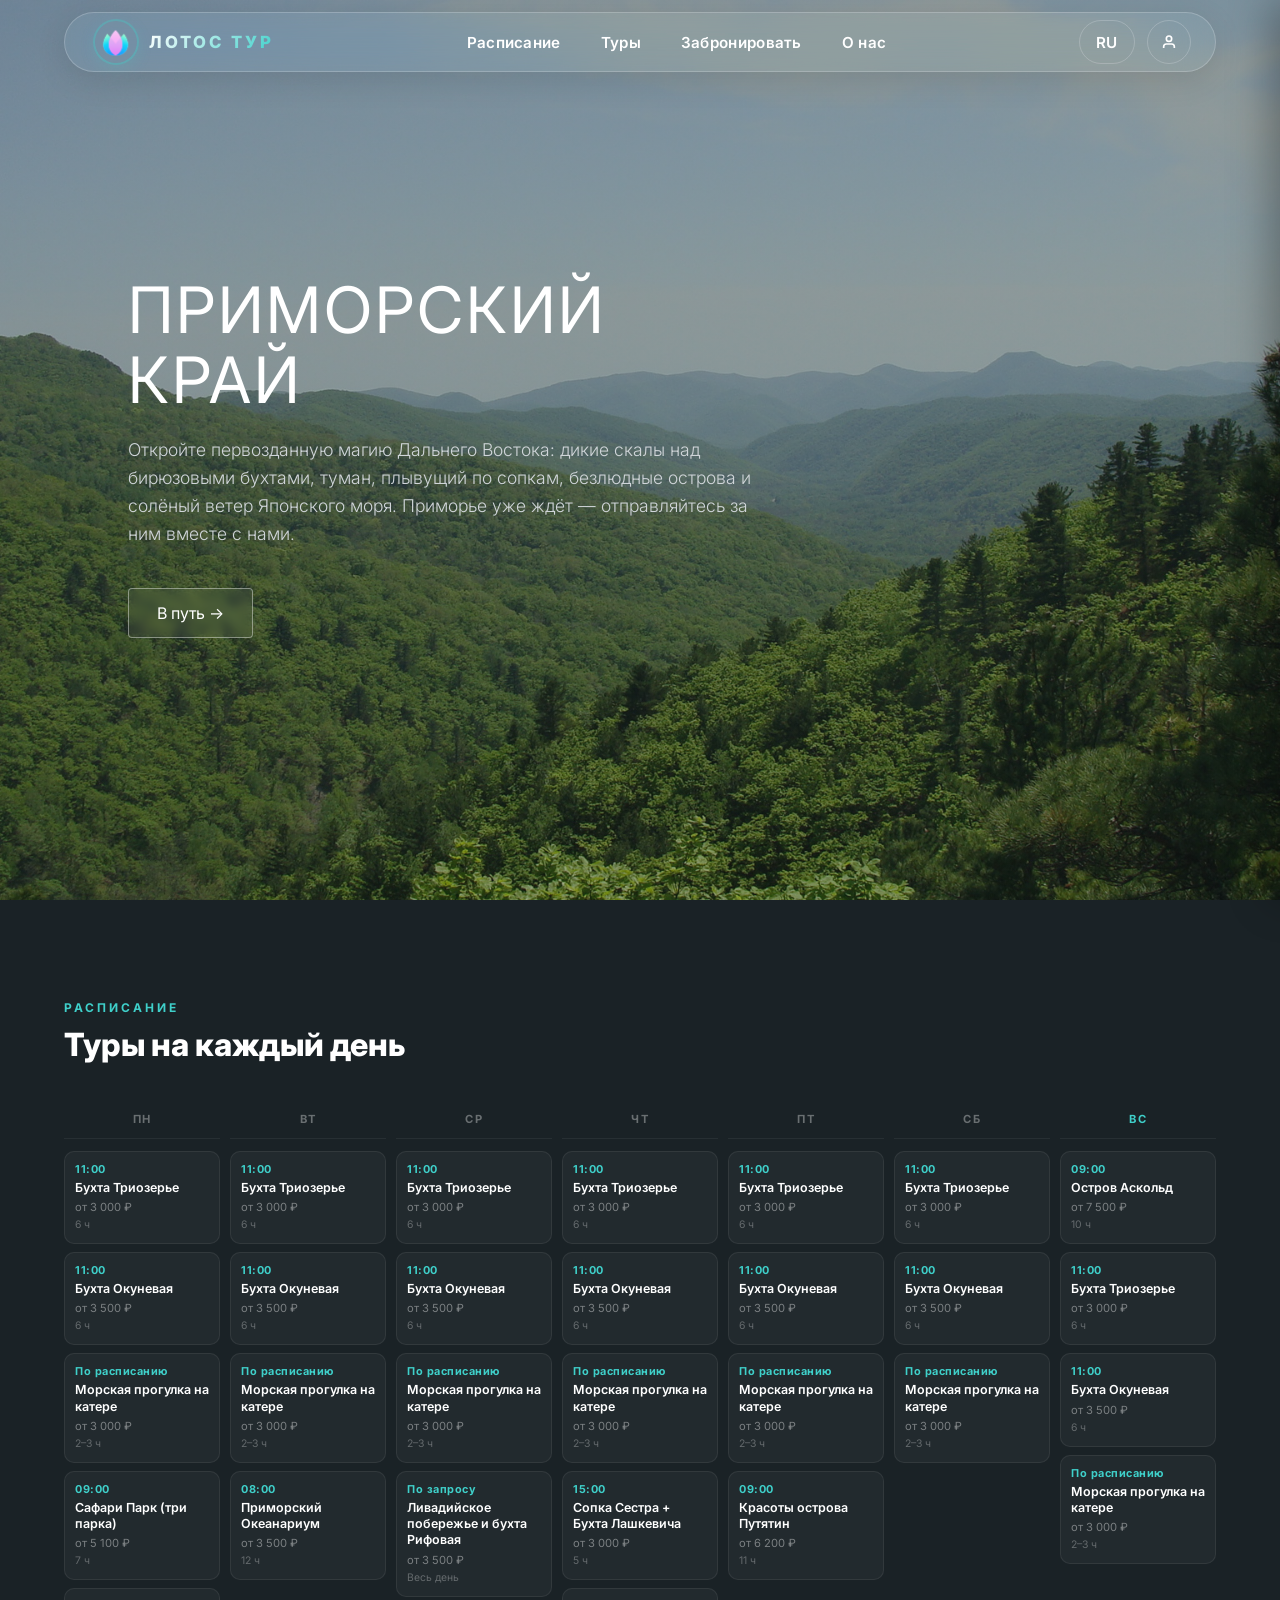
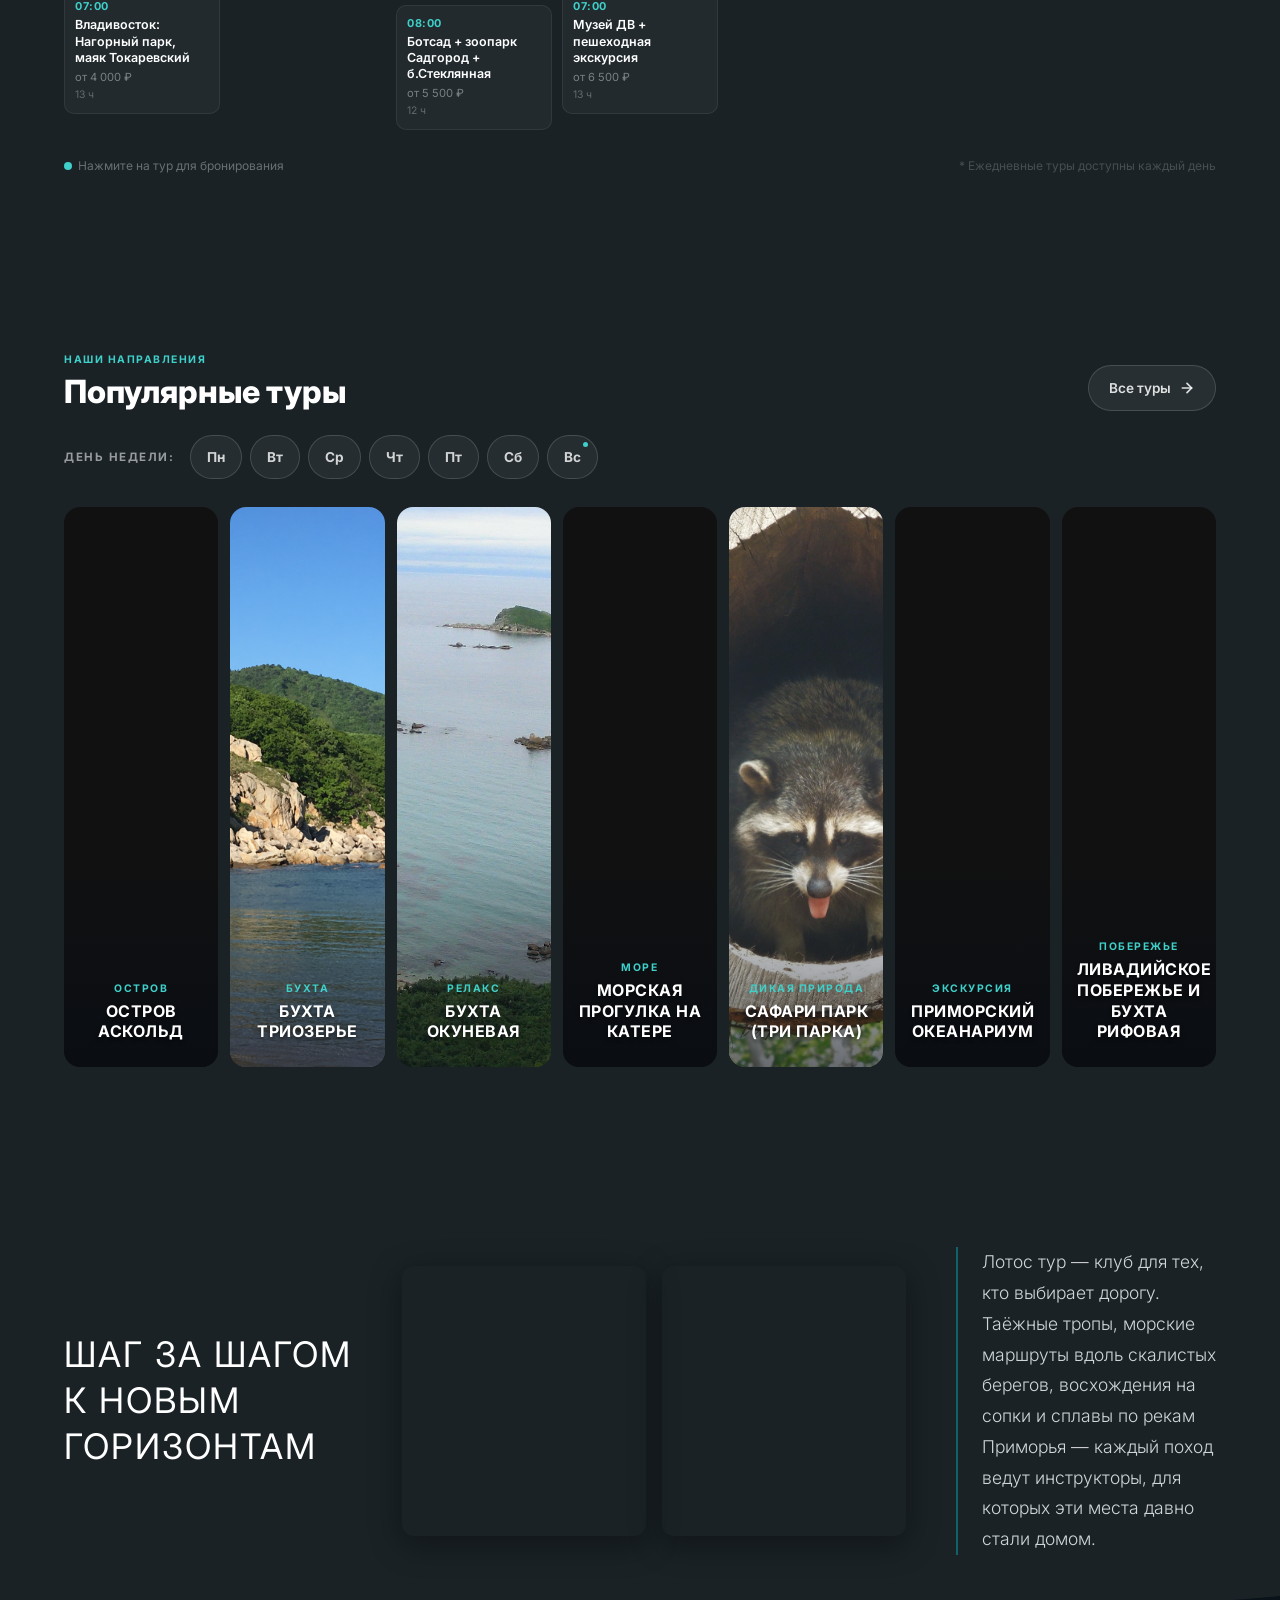
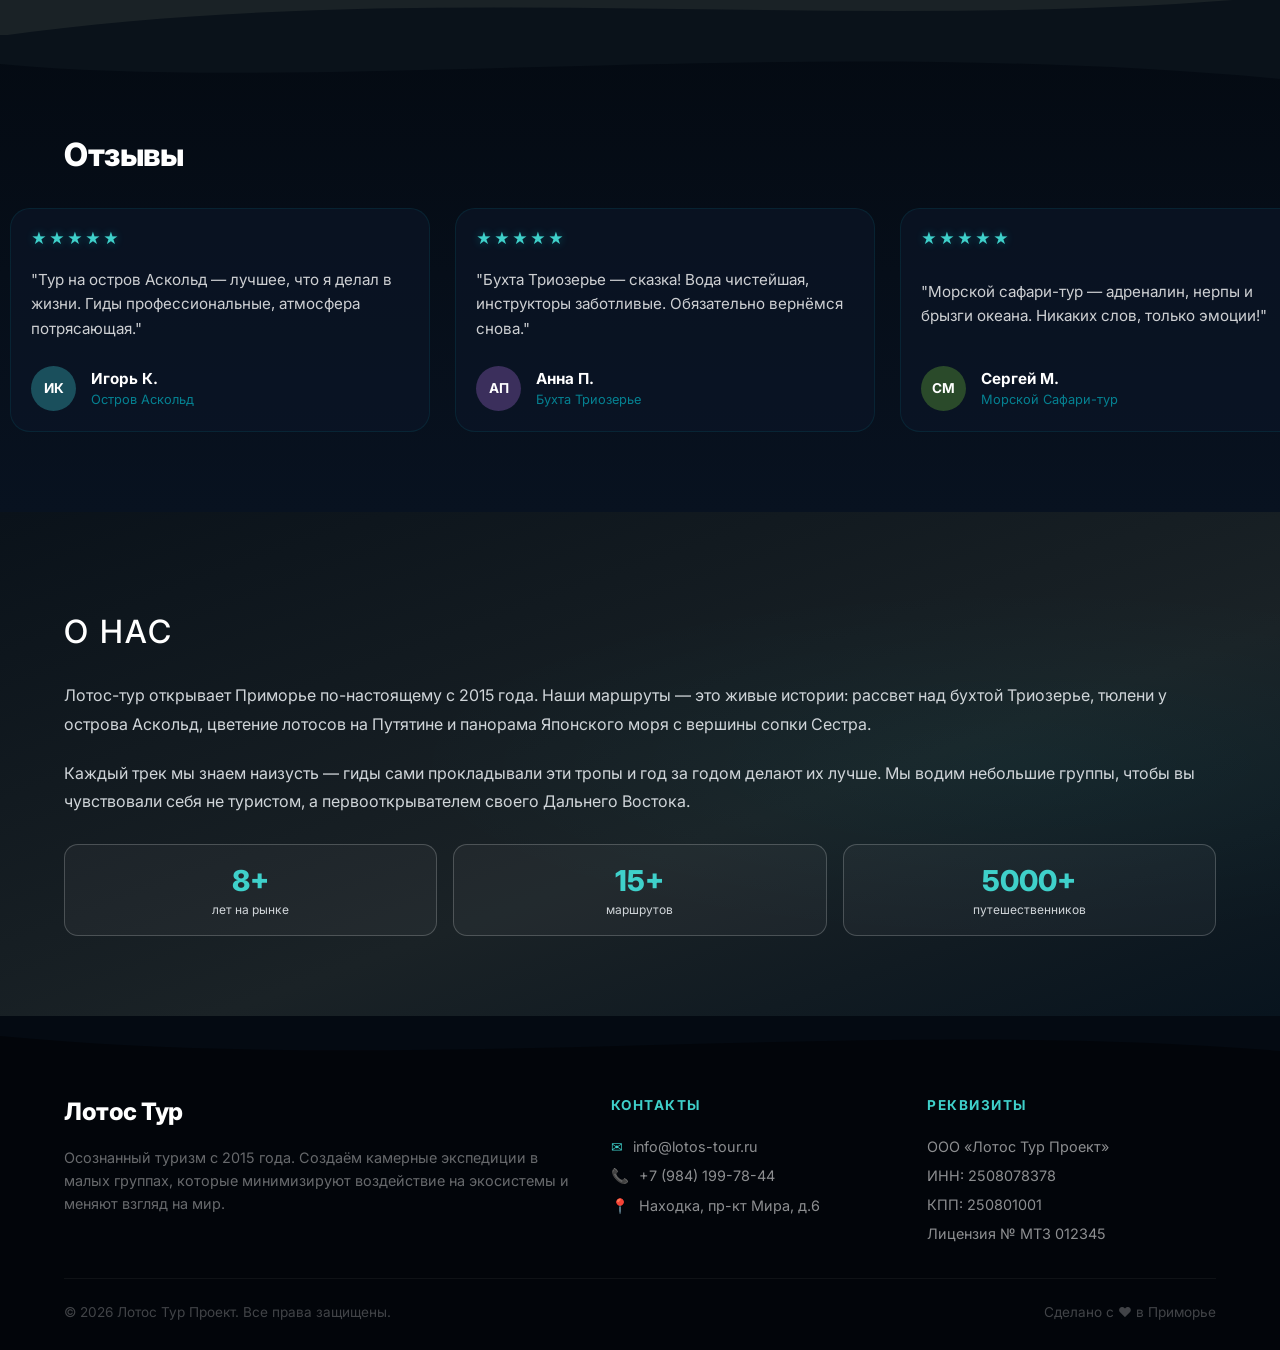
==== commit cfed85ee: "changes from laptop" ====
--- a/frontend/index.html
+++ b/frontend/index.html
@@ -93,23 +93,62 @@
           </div>
 
           <div class="form-group-block">
-            <label for="bookPeopleCount">Количество человек</label>
-            <select id="bookPeopleCount">
-              <option value="1">1 человек</option>
-              <option value="2">2 человека</option>
-              <option value="3">3 человека</option>
-              <option value="4">4 человека</option>
-              <option value="5">5 человек</option>
-              <option value="6">6 человек</option>
-            </select>
+            <label>Количество человек</label>
+            <div class="people-counter-grid">
+              <div class="people-counter-row">
+                <div class="people-counter-info">
+                  <span class="people-counter-label">Взрослые</span>
+                  <span class="people-counter-sub">18–59 лет</span>
+                </div>
+                <div class="people-counter">
+                  <button type="button" class="pctr-btn" data-target="cntAdults" data-min="0">−</button>
+                  <span class="pctr-val" id="cntAdults">0</span>
+                  <button type="button" class="pctr-btn" data-target="cntAdults" data-dir="1">+</button>
+                </div>
+              </div>
+              <div class="people-counter-row">
+                <div class="people-counter-info">
+                  <span class="people-counter-label">Подростки</span>
+                  <span class="people-counter-sub">12–17 лет</span>
+                </div>
+                <div class="people-counter">
+                  <button type="button" class="pctr-btn" data-target="cntTeens" data-min="0">−</button>
+                  <span class="pctr-val" id="cntTeens">0</span>
+                  <button type="button" class="pctr-btn" data-target="cntTeens" data-dir="1">+</button>
+                </div>
+              </div>
+              <div class="people-counter-row">
+                <div class="people-counter-info">
+                  <span class="people-counter-label">Дети</span>
+                  <span class="people-counter-sub">до 12 лет</span>
+                </div>
+                <div class="people-counter">
+                  <button type="button" class="pctr-btn" data-target="cntKids" data-min="0">−</button>
+                  <span class="pctr-val" id="cntKids">0</span>
+                  <button type="button" class="pctr-btn" data-target="cntKids" data-dir="1">+</button>
+                </div>
+              </div>
+              <div class="people-counter-row">
+                <div class="people-counter-info">
+                  <span class="people-counter-label">Пожилые</span>
+                  <span class="people-counter-sub">60+ лет</span>
+                </div>
+                <div class="people-counter">
+                  <button type="button" class="pctr-btn" data-target="cntSeniors" data-min="0">−</button>
+                  <span class="pctr-val" id="cntSeniors">0</span>
+                  <button type="button" class="pctr-btn" data-target="cntSeniors" data-dir="1">+</button>
+                </div>
+              </div>
+            </div>
+            <input type="hidden" id="bookPeopleCount" value="1" />
           </div>
 
           <div class="form-group-block">
             <label>Способ связи</label>
             <div class="contact-method-group" role="radiogroup" aria-label="Способ связи">
               <label class="contact-method-option">
-                <input type="radio" name="bookContact" value="vk" required />
-                <span class="contact-method-pill">ВКонтакте</span>
+                <input type="radio" name="bookContact" value="whatsapp" required />
+                <span class="contact-method-pill">WhatsApp</span>
               </label>
               <label class="contact-method-option">
                 <input type="radio" name="bookContact" value="telegram" required />
@@ -117,8 +156,36 @@
               </label>
               <label class="contact-method-option">
                 <input type="radio" name="bookContact" value="phone" required />
-                <span class="contact-method-pill">Телефон (Макс)</span>
+                <span class="contact-method-pill">MAX</span>
               </label>
+            </div>
+
+            <!-- WhatsApp sub-panel: uses bookPhone already in form -->
+            <div class="contact-sub-panel" id="subWhatsapp" style="display:none">
+              <p class="contact-sub-hint">Мы напишем вам на WhatsApp по номеру, указанному выше.</p>
+            </div>
+
+            <!-- Telegram sub-panel -->
+            <div class="contact-sub-panel" id="subTelegram" style="display:none">
+              <div class="tg-input-wrap">
+                <input type="text" id="bookTgUsername" placeholder="@username" class="tg-username-input" autocomplete="off" />
+                <span class="tg-field-error" id="tgFieldError" style="display:none">⚠ Введите ваш Telegram-юзернейм</span>
+              </div>
+              <button type="button" class="tg-help-toggle" id="tgHelpToggle">Как найти свой юзернейм? →</button>
+              <div class="tg-help-box" id="tgHelpBox" style="display:none">
+                <strong>Как узнать юзернейм в Telegram:</strong>
+                <ol>
+                  <li>Откройте Telegram и нажмите на своё фото (вверху слева)</li>
+                  <li>Перейдите в <strong>Настройки</strong></li>
+                  <li>Найдите строку <strong>«Имя пользователя»</strong> — это и есть ваш @username</li>
+                  <li>Если его нет — создайте прямо там</li>
+                </ol>
+              </div>
+            </div>
+
+            <!-- Макс sub-panel: uses bookPhone already in form, no extra field needed -->
+            <div class="contact-sub-panel" id="subMax" style="display:none">
+              <p class="contact-sub-hint">Макс напишет вам на номер, указанный в поле «Телефон» выше.</p>
             </div>
           </div>
 
@@ -368,12 +435,10 @@
         <nav aria-label="Основное меню">
           <ul>
             <li>
-              <a href="#about" class="nav-link nav-target" id="m1">О нас</a>
+              <a href="#schedule" class="nav-link nav-target nav-schedule-link" id="m3">Расписание</a>
             </li>
             <li>
-              <a href="#tours-anchor" class="nav-link nav-target" id="m2"
-                >Туры</a
-              >
+              <a href="#tours-anchor" class="nav-link nav-target" id="m2">Туры</a>
             </li>
             <li>
               <a
@@ -383,6 +448,9 @@
                 data-action="openBookingGeneral"
                 >Забронировать</a
               >
+            </li>
+            <li>
+              <a href="#about" class="nav-link nav-target" id="m1">О нас</a>
             </li>
           </ul>
         </nav>
@@ -429,6 +497,22 @@
       <div></div>
     </header>
 
+    <!-- WEEKLY SCHEDULE — первым после hero -->
+    <section class="schedule-section" id="schedule" aria-label="Расписание туров">
+      <div class="section-sub">Расписание</div>
+      <h2>Туры на каждый день</h2>
+      <div class="week-grid" id="weekGrid"></div>
+      <div class="schedule-legend">
+        <div class="schedule-legend-item">
+          <div class="schedule-legend-dot"></div>
+          <span>Нажмите на тур для бронирования</span>
+        </div>
+        <div class="schedule-legend-item" style="margin-left:auto;color:rgba(255,255,255,0.2)">
+          * Ежедневные туры доступны каждый день
+        </div>
+      </div>
+    </section>
+
     <div id="tours-anchor">
       <section class="tours-section" aria-labelledby="txtToursTitle">
         <div class="section-head">
@@ -497,6 +581,198 @@
         <svg viewBox="0 0 1440 60" preserveAspectRatio="none" xmlns="http://www.w3.org/2000/svg">
           <path d="M0,60 C480,0 960,60 1440,20 L1440,60 Z" fill="rgba(10,18,26,1)"/>
         </svg>
+      </div>
+    </section>
+
+    <section id="reviews-section" aria-label="Отзывы клиентов" style="position:relative">
+      <div class="wave-top" aria-hidden="true">
+        <svg viewBox="0 0 1440 60" preserveAspectRatio="none" xmlns="http://www.w3.org/2000/svg">
+          <path d="M0,30 C360,60 900,0 1440,45 L1440,0 L0,0 Z" fill="rgba(10,18,26,1)"/>
+        </svg>
+      </div>
+      <h2>Отзывы</h2>
+      <div class="marquee-fix-wrapper" id="marqueeWrapper">
+        <div id="marquee-line">
+          <article class="review-card-item">
+            <div class="review-stars" aria-label="5 звёзд">★★★★★</div>
+            <p class="review-text">
+              "Тур на остров Аскольд — лучшее, что я делал в жизни. Гиды
+              профессиональные, атмосфера потрясающая."
+            </p>
+            <div class="review-author">
+              <div class="review-avatar review-avatar--ik">ИК</div>
+              <div>
+                <span class="review-name">Игорь К.</span>
+                <span class="review-tour">Остров Аскольд</span>
+              </div>
+            </div>
+          </article>
+
+          <article class="review-card-item">
+            <div class="review-stars" aria-label="5 звёзд">★★★★★</div>
+            <p class="review-text">
+              "Бухта Триозерье — сказка! Вода чистейшая, инструкторы заботливые.
+              Обязательно вернёмся снова."
+            </p>
+            <div class="review-author">
+              <div class="review-avatar review-avatar--ap">АП</div>
+              <div>
+                <span class="review-name">Анна П.</span>
+                <span class="review-tour">Бухта Триозерье</span>
+              </div>
+            </div>
+          </article>
+
+          <article class="review-card-item">
+            <div class="review-stars" aria-label="5 звёзд">★★★★★</div>
+            <p class="review-text">
+              "Морской сафари-тур — адреналин, нерпы и брызги океана. Никаких
+              слов, только эмоции!"
+            </p>
+            <div class="review-author">
+              <div class="review-avatar review-avatar--sm">СМ</div>
+              <div>
+                <span class="review-name">Сергей М.</span>
+                <span class="review-tour">Морской Сафари-тур</span>
+              </div>
+            </div>
+          </article>
+
+          <article class="review-card-item">
+            <div class="review-stars" aria-label="5 звёзд">★★★★★</div>
+            <p class="review-text">
+              "Остров Петрова — мистика и тишина. Тисовая роща, древние тайны.
+              Настоящее путешествие во времени."
+            </p>
+            <div class="review-author">
+              <div class="review-avatar review-avatar--on">ОН</div>
+              <div>
+                <span class="review-name">Ольга Н.</span>
+                <span class="review-tour">Остров Петрова</span>
+              </div>
+            </div>
+          </article>
+
+          <article class="review-card-item">
+            <div class="review-stars" aria-label="5 звёзд">★★★★★</div>
+            <p class="review-text">
+              "Пик Сестра буквально открыл мне глаза на красоту Приморья. Закат
+              оттуда — это что-то нереальное."
+            </p>
+            <div class="review-author">
+              <div class="review-avatar review-avatar--ds">ДС</div>
+              <div>
+                <span class="review-name">Дмитрий С.</span>
+                <span class="review-tour">Пик Сестра</span>
+              </div>
+            </div>
+          </article>
+
+          <article class="review-card-item">
+            <div class="review-stars" aria-label="5 звёзд">★★★★★</div>
+            <p class="review-text">
+              "Сафари-парк превзошел все ожидания. Видели тигра в 10 метрах от
+              нас — незабываемо!"
+            </p>
+            <div class="review-author">
+              <div class="review-avatar review-avatar--ev">ЕВ</div>
+              <div>
+                <span class="review-name">Елена В.</span>
+                <span class="review-tour">Сафари-парк</span>
+              </div>
+            </div>
+          </article>
+
+          <article class="review-card-item" aria-hidden="true">
+            <div class="review-stars">★★★★★</div>
+            <p class="review-text">
+              "Тур на остров Аскольд — лучшее, что я делал в жизни. Гиды
+              профессиональные, атмосфера потрясающая."
+            </p>
+            <div class="review-author">
+              <div class="review-avatar review-avatar--ik">ИК</div>
+              <div>
+                <span class="review-name">Игорь К.</span>
+                <span class="review-tour">Остров Аскольд</span>
+              </div>
+            </div>
+          </article>
+
+          <article class="review-card-item" aria-hidden="true">
+            <div class="review-stars">★★★★★</div>
+            <p class="review-text">
+              "Бухта Триозерье — сказка! Вода чистейшая, инструкторы заботливые.
+              Обязательно вернёмся снова."
+            </p>
+            <div class="review-author">
+              <div class="review-avatar review-avatar--ap">АП</div>
+              <div>
+                <span class="review-name">Анна П.</span>
+                <span class="review-tour">Бухта Триозерье</span>
+              </div>
+            </div>
+          </article>
+
+          <article class="review-card-item" aria-hidden="true">
+            <div class="review-stars">★★★★★</div>
+            <p class="review-text">
+              "Морской сафари-тур — адреналин, нерпы и брызги океана. Никаких
+              слов, только эмоции!"
+            </p>
+            <div class="review-author">
+              <div class="review-avatar review-avatar--sm">СМ</div>
+              <div>
+                <span class="review-name">Сергей М.</span>
+                <span class="review-tour">Морской Сафари-тур</span>
+              </div>
+            </div>
+          </article>
+
+          <article class="review-card-item" aria-hidden="true">
+            <div class="review-stars">★★★★★</div>
+            <p class="review-text">
+              "Остров Петрова — мистика и тишина. Тисовая роща, древние тайны.
+              Настоящее путешествие во времени."
+            </p>
+            <div class="review-author">
+              <div class="review-avatar review-avatar--on">ОН</div>
+              <div>
+                <span class="review-name">Ольга Н.</span>
+                <span class="review-tour">Остров Петрова</span>
+              </div>
+            </div>
+          </article>
+
+          <article class="review-card-item" aria-hidden="true">
+            <div class="review-stars">★★★★★</div>
+            <p class="review-text">
+              "Пик Сестра буквально открыл мне глаза на красоту Приморья. Закат
+              оттуда — это что-то нереальное."
+            </p>
+            <div class="review-author">
+              <div class="review-avatar review-avatar--ds">ДС</div>
+              <div>
+                <span class="review-name">Дмитрий С.</span>
+                <span class="review-tour">Пик Сестра</span>
+              </div>
+            </div>
+          </article>
+
+          <article class="review-card-item" aria-hidden="true">
+            <div class="review-stars">★★★★★</div>
+            <p class="review-text">
+              "Сафари-парк превзошел все ожидания. Видели тигра в 10 метрах от
+              нас — незабываемо!"
+            </p>
+            <div class="review-author">
+              <div class="review-avatar review-avatar--ev">ЕВ</div>
+              <div>
+                <span class="review-name">Елена В.</span>
+                <span class="review-tour">Сафари-парк</span>
+              </div>
+            </div>
+          </article>
+        </div>
       </div>
     </section>
 
@@ -534,214 +810,6 @@
       </section>
     </div>
 
-    <!-- WEEKLY SCHEDULE -->
-    <section class="schedule-section" id="schedule" aria-label="Расписание туров">
-      <div class="section-sub">Расписание</div>
-      <h2>Туры на каждый день</h2>
-      <div class="week-grid" id="weekGrid"></div>
-      <div class="schedule-legend">
-        <div class="schedule-legend-item">
-          <div class="schedule-legend-dot"></div>
-          <span>Нажмите на тур для бронирования</span>
-        </div>
-        <div class="schedule-legend-item" style="margin-left:auto;color:rgba(255,255,255,0.2)">
-          * Ежедневные туры доступны каждый день
-        </div>
-      </div>
-    </section>
-
-    <section id="reviews-section" aria-label="Отзывы клиентов" style="position:relative">
-      <div class="wave-top" aria-hidden="true">
-        <svg viewBox="0 0 1440 60" preserveAspectRatio="none" xmlns="http://www.w3.org/2000/svg">
-          <path d="M0,30 C360,60 900,0 1440,45 L1440,0 L0,0 Z" fill="rgba(10,18,26,1)"/>
-        </svg>
-      </div>
-      <h2>Отзывы</h2>
-      <div class="marquee-fix-wrapper" id="marqueeWrapper">
-        <div id="marquee-line">
-          <article class="review-card-item">
-            <div class="review-stars" aria-label="5 звёзд">★★★★★</div>
-            <p class="review-text">
-              "Тур на остров Аскольд — лучшее, что я делал в жизни. Гиды
-              профессиональные, атмосфера потрясающая."
-            </p>
-            <div class="review-author">
-              <div class="review-avatar review-avatar--ik">ИК</div>
-              <div>
-                <span class="review-name">Игорь К.</span>
-                <span class="review-tour">Остров Аскольд</span>
-              </div>
-            </div>
-          </article>
-
-          <article class="review-card-item">
-            <div class="review-stars" aria-label="5 звёзд">★★★★★</div>
-            <p class="review-text">
-              "Бухта Триозерье — сказка! Вода чистейшая, инструкторы заботливые.
-              Обязательно вернёмся снова."
-            </p>
-            <div class="review-author">
-              <div class="review-avatar review-avatar--ap">АП</div>
-              <div>
-                <span class="review-name">Анна П.</span>
-                <span class="review-tour">Бухта Триозерье</span>
-              </div>
-            </div>
-          </article>
-
-          <article class="review-card-item">
-            <div class="review-stars" aria-label="5 звёзд">★★★★★</div>
-            <p class="review-text">
-              "Морской сафари-тур — адреналин, нерпы и брызги океана. Никаких
-              слов, только эмоции!"
-            </p>
-            <div class="review-author">
-              <div class="review-avatar review-avatar--sm">СМ</div>
-              <div>
-                <span class="review-name">Сергей М.</span>
-                <span class="review-tour">Морской Сафари-тур</span>
-              </div>
-            </div>
-          </article>
-
-          <article class="review-card-item">
-            <div class="review-stars" aria-label="5 звёзд">★★★★★</div>
-            <p class="review-text">
-              "Остров Петрова — мистика и тишина. Тисовая роща, древние тайны.
-              Настоящее путешествие во времени."
-            </p>
-            <div class="review-author">
-              <div class="review-avatar review-avatar--on">ОН</div>
-              <div>
-                <span class="review-name">Ольга Н.</span>
-                <span class="review-tour">Остров Петрова</span>
-              </div>
-            </div>
-          </article>
-
-          <article class="review-card-item">
-            <div class="review-stars" aria-label="5 звёзд">★★★★★</div>
-            <p class="review-text">
-              "Пик Сестра буквально открыл мне глаза на красоту Приморья. Закат
-              оттуда — это что-то нереальное."
-            </p>
-            <div class="review-author">
-              <div class="review-avatar review-avatar--ds">ДС</div>
-              <div>
-                <span class="review-name">Дмитрий С.</span>
-                <span class="review-tour">Пик Сестра</span>
-              </div>
-            </div>
-          </article>
-
-          <article class="review-card-item">
-            <div class="review-stars" aria-label="5 звёзд">★★★★★</div>
-            <p class="review-text">
-              "Сафари-парк превзошел все ожидания. Видели тигра в 10 метрах от
-              нас — незабываемо!"
-            </p>
-            <div class="review-author">
-              <div class="review-avatar review-avatar--ev">ЕВ</div>
-              <div>
-                <span class="review-name">Елена В.</span>
-                <span class="review-tour">Сафари-парк</span>
-              </div>
-            </div>
-          </article>
-
-          <article class="review-card-item" aria-hidden="true">
-            <div class="review-stars">★★★★★</div>
-            <p class="review-text">
-              "Тур на остров Аскольд — лучшее, что я делал в жизни. Гиды
-              профессиональные, атмосфера потрясающая."
-            </p>
-            <div class="review-author">
-              <div class="review-avatar review-avatar--ik">ИК</div>
-              <div>
-                <span class="review-name">Игорь К.</span>
-                <span class="review-tour">Остров Аскольд</span>
-              </div>
-            </div>
-          </article>
-
-          <article class="review-card-item" aria-hidden="true">
-            <div class="review-stars">★★★★★</div>
-            <p class="review-text">
-              "Бухта Триозерье — сказка! Вода чистейшая, инструкторы заботливые.
-              Обязательно вернёмся снова."
-            </p>
-            <div class="review-author">
-              <div class="review-avatar review-avatar--ap">АП</div>
-              <div>
-                <span class="review-name">Анна П.</span>
-                <span class="review-tour">Бухта Триозерье</span>
-              </div>
-            </div>
-          </article>
-
-          <article class="review-card-item" aria-hidden="true">
-            <div class="review-stars">★★★★★</div>
-            <p class="review-text">
-              "Морской сафари-тур — адреналин, нерпы и брызги океана. Никаких
-              слов, только эмоции!"
-            </p>
-            <div class="review-author">
-              <div class="review-avatar review-avatar--sm">СМ</div>
-              <div>
-                <span class="review-name">Сергей М.</span>
-                <span class="review-tour">Морской Сафари-тур</span>
-              </div>
-            </div>
-          </article>
-
-          <article class="review-card-item" aria-hidden="true">
-            <div class="review-stars">★★★★★</div>
-            <p class="review-text">
-              "Остров Петрова — мистика и тишина. Тисовая роща, древние тайны.
-              Настоящее путешествие во времени."
-            </p>
-            <div class="review-author">
-              <div class="review-avatar review-avatar--on">ОН</div>
-              <div>
-                <span class="review-name">Ольга Н.</span>
-                <span class="review-tour">Остров Петрова</span>
-              </div>
-            </div>
-          </article>
-
-          <article class="review-card-item" aria-hidden="true">
-            <div class="review-stars">★★★★★</div>
-            <p class="review-text">
-              "Пик Сестра буквально открыл мне глаза на красоту Приморья. Закат
-              оттуда — это что-то нереальное."
-            </p>
-            <div class="review-author">
-              <div class="review-avatar review-avatar--ds">ДС</div>
-              <div>
-                <span class="review-name">Дмитрий С.</span>
-                <span class="review-tour">Пик Сестра</span>
-              </div>
-            </div>
-          </article>
-
-          <article class="review-card-item" aria-hidden="true">
-            <div class="review-stars">★★★★★</div>
-            <p class="review-text">
-              "Сафари-парк превзошел все ожидания. Видели тигра в 10 метрах от
-              нас — незабываемо!"
-            </p>
-            <div class="review-author">
-              <div class="review-avatar review-avatar--ev">ЕВ</div>
-              <div>
-                <span class="review-name">Елена В.</span>
-                <span class="review-tour">Сафари-парк</span>
-              </div>
-            </div>
-          </article>
-        </div>
-      </div>
-    </section>
-
     <footer class="main-footer" style="position:relative">
       <div class="wave-top" aria-hidden="true">
         <svg viewBox="0 0 1440 60" preserveAspectRatio="none" xmlns="http://www.w3.org/2000/svg">
@@ -798,14 +866,4 @@
     <script src="js/app.js"></script>
     <script src="js/ui.js"></script>
   </body>
-</html>
-
-python3 -c "
-from app.db.session import SessionLocal
-from app.models.user import User
-db = SessionLocal()
-u = db.query(User).filter(User.username == 'ManRu140').first()
-u.is_admin = True
-db.commit()
-print('Done:', u.username)
-"+</html>
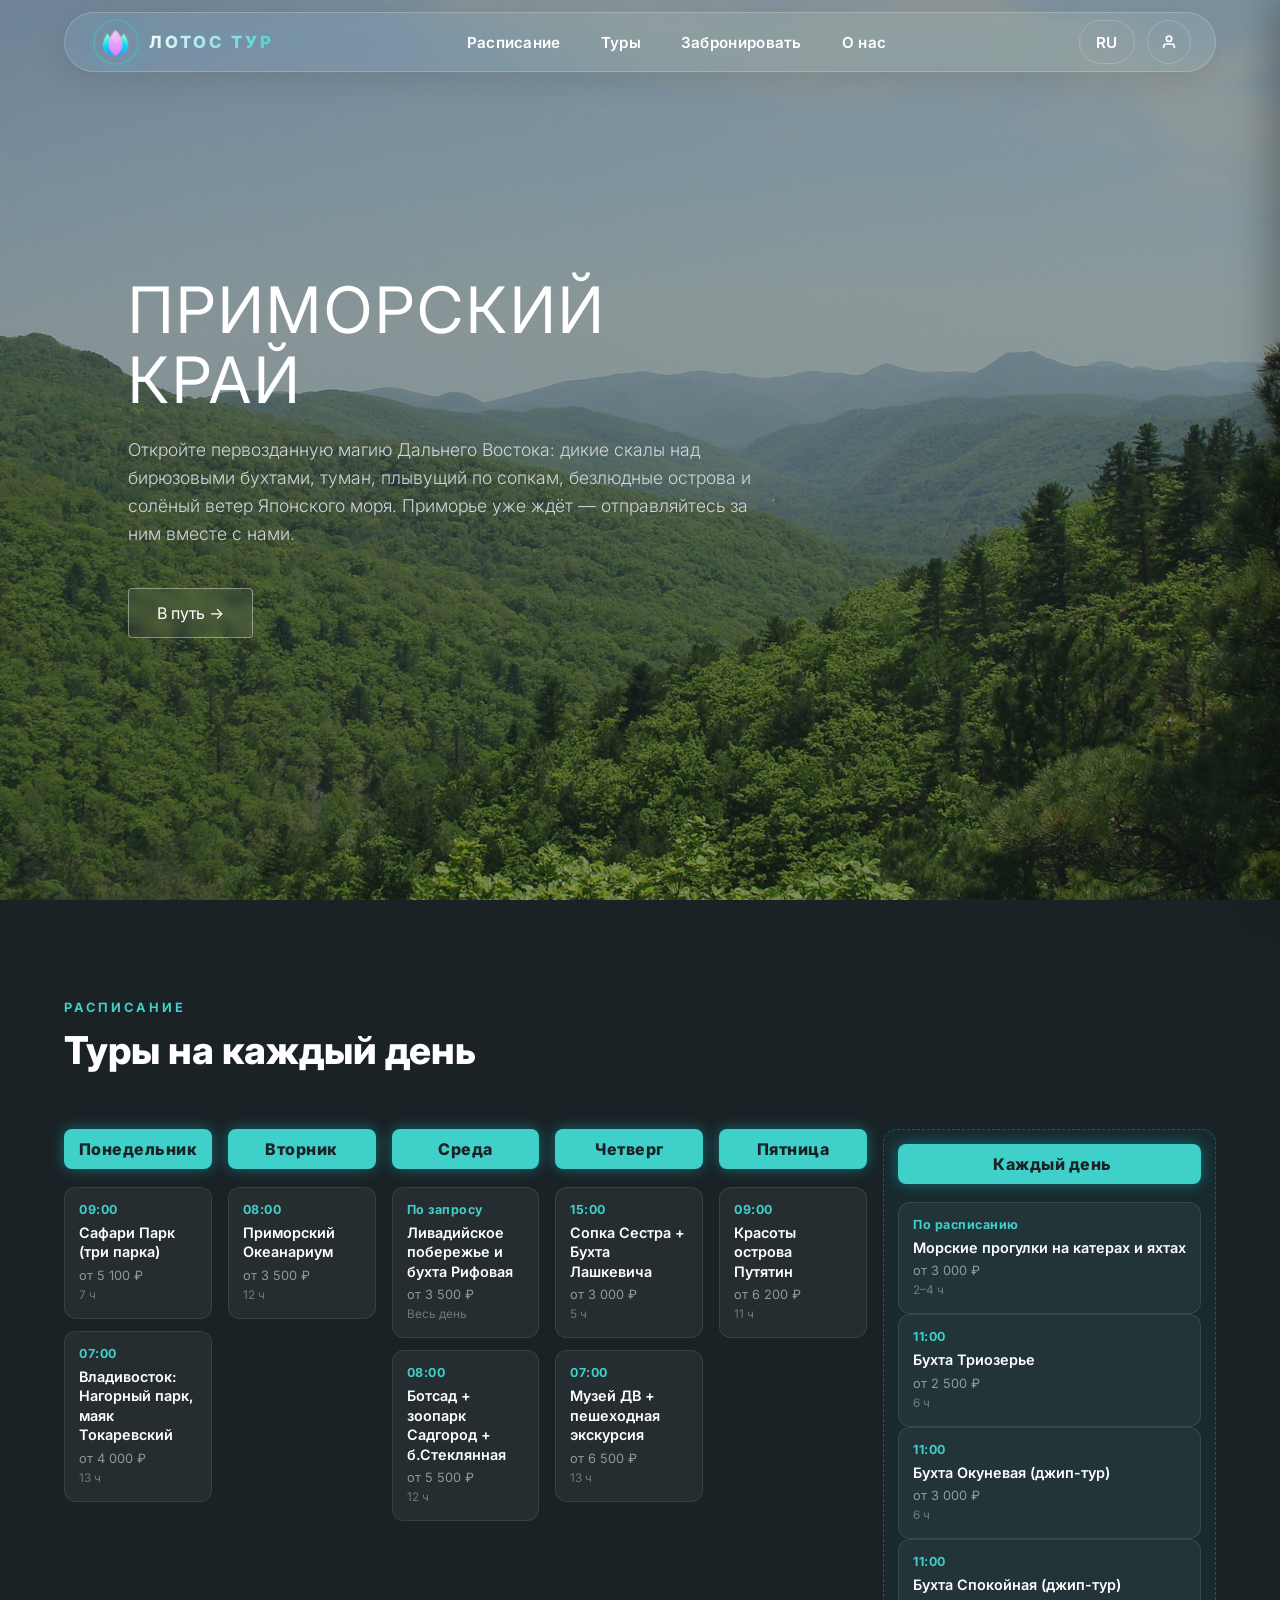
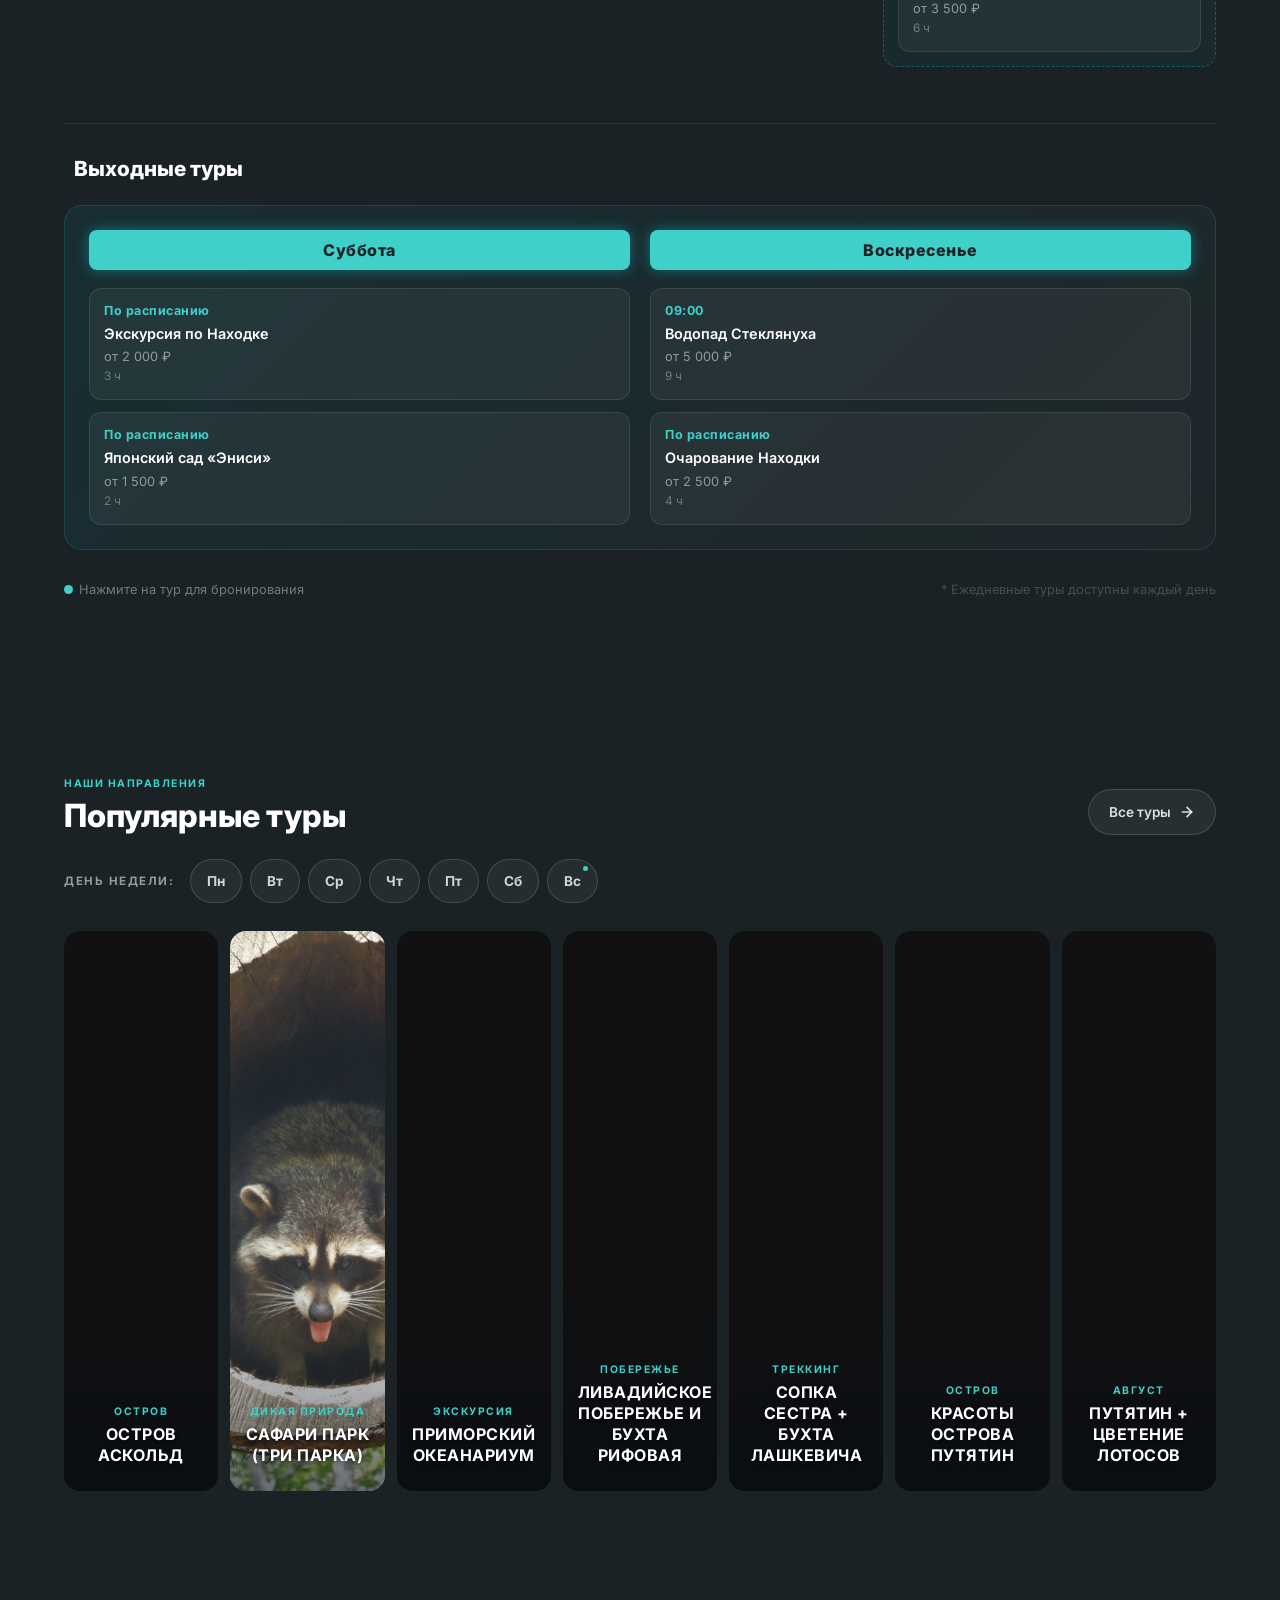
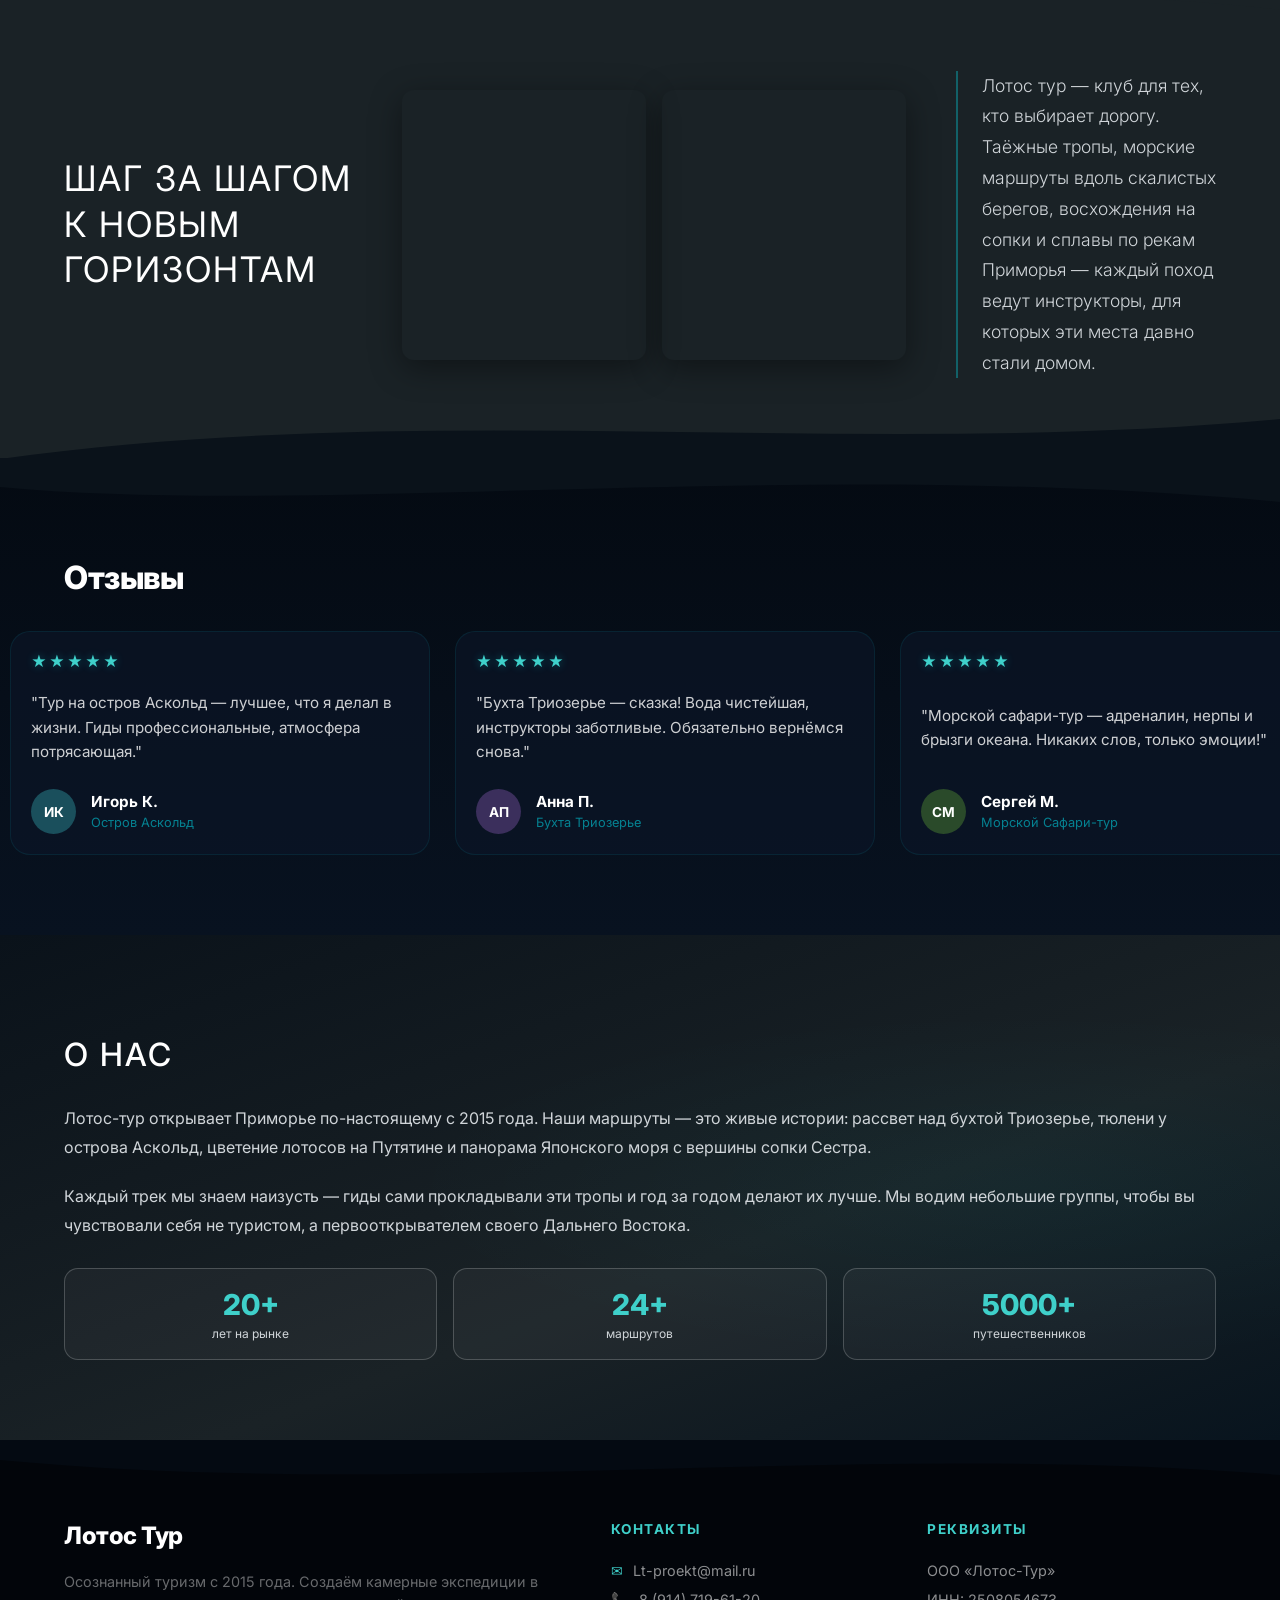
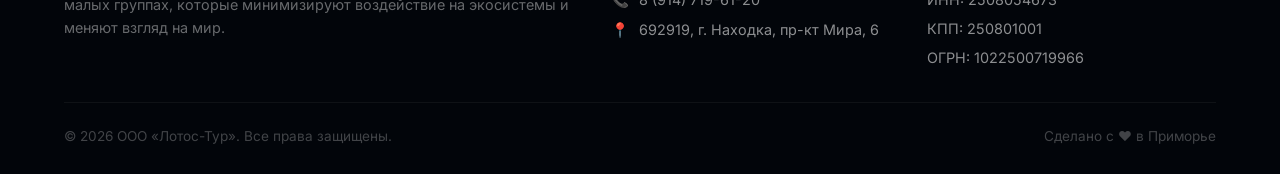
==== commit 9014f492: "fix" ====
--- a/frontend/index.html
+++ b/frontend/index.html
@@ -422,7 +422,7 @@
       <div class="nav-container" id="main-nav">
         <div class="nav-bg-fluid" id="fluid-oval" aria-hidden="true"></div>
 
-        <div class="logo">
+        <a href="#main" class="logo" id="logoLink" aria-label="На главную">
           <img
             src="img/tours/logo.png"
             alt="Логотип Лотос"
@@ -430,7 +430,7 @@
             class="logo-img"
           />
           <span id="txtLogo">Лотос тур</span>
-        </div>
+        </a>
 
         <nav aria-label="Основное меню">
           <ul>
@@ -501,7 +501,19 @@
     <section class="schedule-section" id="schedule" aria-label="Расписание туров">
       <div class="section-sub">Расписание</div>
       <h2>Туры на каждый день</h2>
-      <div class="week-grid" id="weekGrid"></div>
+      <div class="week-grid-wrap">
+        <div class="week-grid" id="weekGrid"></div>
+        <div class="daily-col">
+          <div class="daily-col-header"><span class="daily-icon"></span>Каждый день</div>
+          <div id="dailyToursCol"></div>
+        </div>
+      </div>
+
+      <div class="weekend-section-title">
+        <span class="weekend-icon"></span> Выходные туры
+      </div>
+      <div class="weekend-block" id="weekendBlock"></div>
+
       <div class="schedule-legend">
         <div class="schedule-legend-item">
           <div class="schedule-legend-dot"></div>
@@ -794,11 +806,11 @@
           </p>
           <div style="display:flex;gap:16px;flex-wrap:wrap;margin-top:28px">
             <div style="text-align:center;padding:18px 22px;border:1px solid var(--border-light);border-radius:14px;flex:1;min-width:90px;background:rgba(255,255,255,0.04)">
-              <div style="font-size:1.8rem;font-weight:800;color:var(--accent-liquid)">8+</div>
+              <div style="font-size:1.8rem;font-weight:800;color:var(--accent-liquid)">20+</div>
               <div style="font-size:0.75rem;color:var(--text-light-muted);margin-top:4px">лет на рынке</div>
             </div>
             <div style="text-align:center;padding:18px 22px;border:1px solid var(--border-light);border-radius:14px;flex:1;min-width:90px;background:rgba(255,255,255,0.04)">
-              <div style="font-size:1.8rem;font-weight:800;color:var(--accent-liquid)">15+</div>
+              <div style="font-size:1.8rem;font-weight:800;color:var(--accent-liquid)">24+</div>
               <div style="font-size:0.75rem;color:var(--text-light-muted);margin-top:4px">маршрутов</div>
             </div>
             <div style="text-align:center;padding:18px 22px;border:1px solid var(--border-light);border-radius:14px;flex:1;min-width:90px;background:rgba(255,255,255,0.04)">
@@ -831,15 +843,15 @@
           <ul class="footer-list">
             <li class="footer-list-item">
               <span class="footer-icon" aria-hidden="true">✉</span>
-              <a href="mailto:info@lotos-tour.ru">info@lotos-tour.ru</a>
+              <a href="mailto:Lt-proekt@mail.ru">Lt-proekt@mail.ru</a>
             </li>
             <li class="footer-list-item">
               <span class="footer-icon" aria-hidden="true">📞</span>
-              <a href="tel:+79841997844">+7 (984) 199-78-44</a>
+              <a href="tel:+79147196120">8 (914) 719-61-20</a>
             </li>
             <li class="footer-list-item">
               <span class="footer-icon" aria-hidden="true">📍</span>
-              Находка, пр-кт Мира, д.6
+              692919, г. Находка, пр-кт Мира, 6
             </li>
           </ul>
         </div>
@@ -847,16 +859,16 @@
         <div class="footer-col">
           <h4 class="footer-col-title">РЕКВИЗИТЫ</h4>
           <ul class="footer-list">
-            <li class="footer-list-item">ООО «Лотос Тур Проект»</li>
-            <li class="footer-list-item">ИНН: 2508078378</li>
+            <li class="footer-list-item">ООО «Лотос-Тур»</li>
+            <li class="footer-list-item">ИНН: 2508054673</li>
             <li class="footer-list-item">КПП: 250801001</li>
-            <li class="footer-list-item">Лицензия № МТ3 012345</li>
+            <li class="footer-list-item">ОГРН: 1022500719966</li>
           </ul>
         </div>
       </div>
 
       <div class="footer-bottom">
-        <p class="footer-copy">© 2026 Лотос Тур Проект. Все права защищены.</p>
+        <p class="footer-copy">© 2026 ООО «Лотос-Тур». Все права защищены.</p>
         <p class="footer-made">Сделано с ❤ в Приморье</p>
       </div>
     </footer>
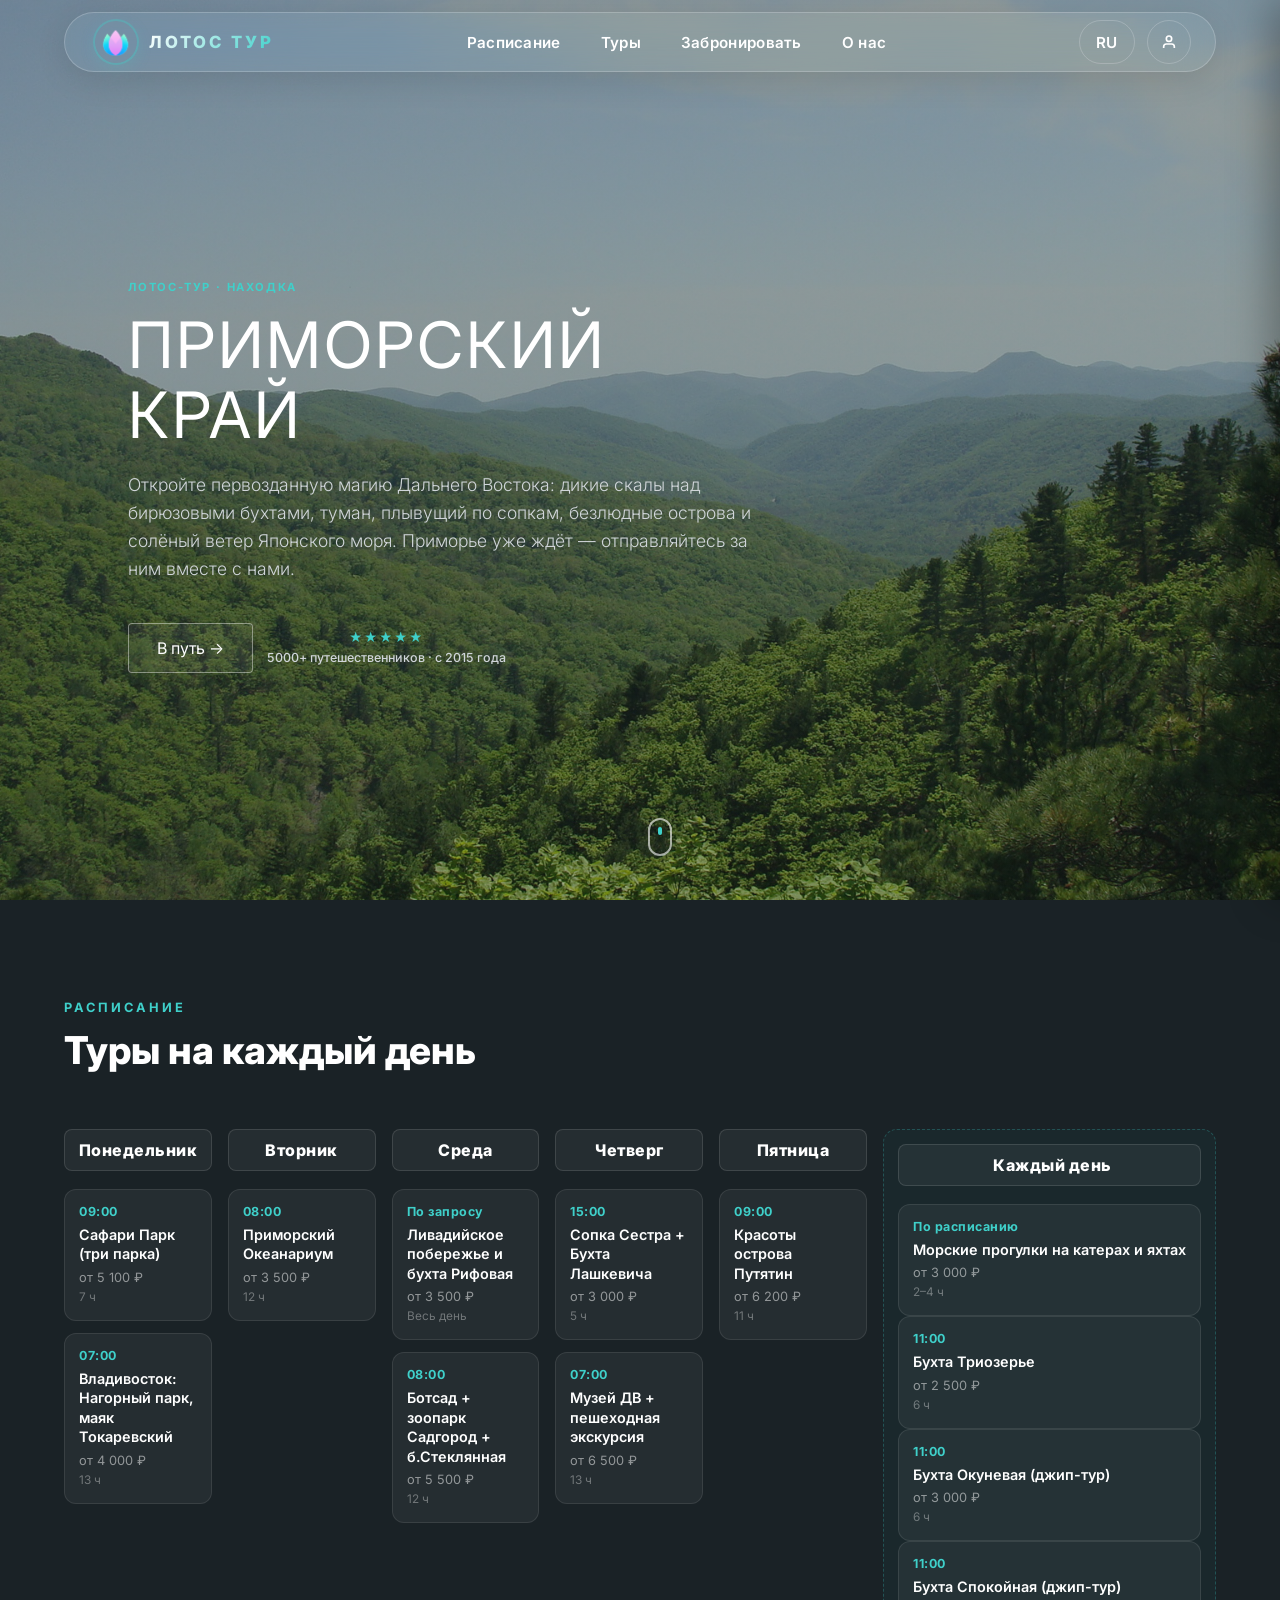
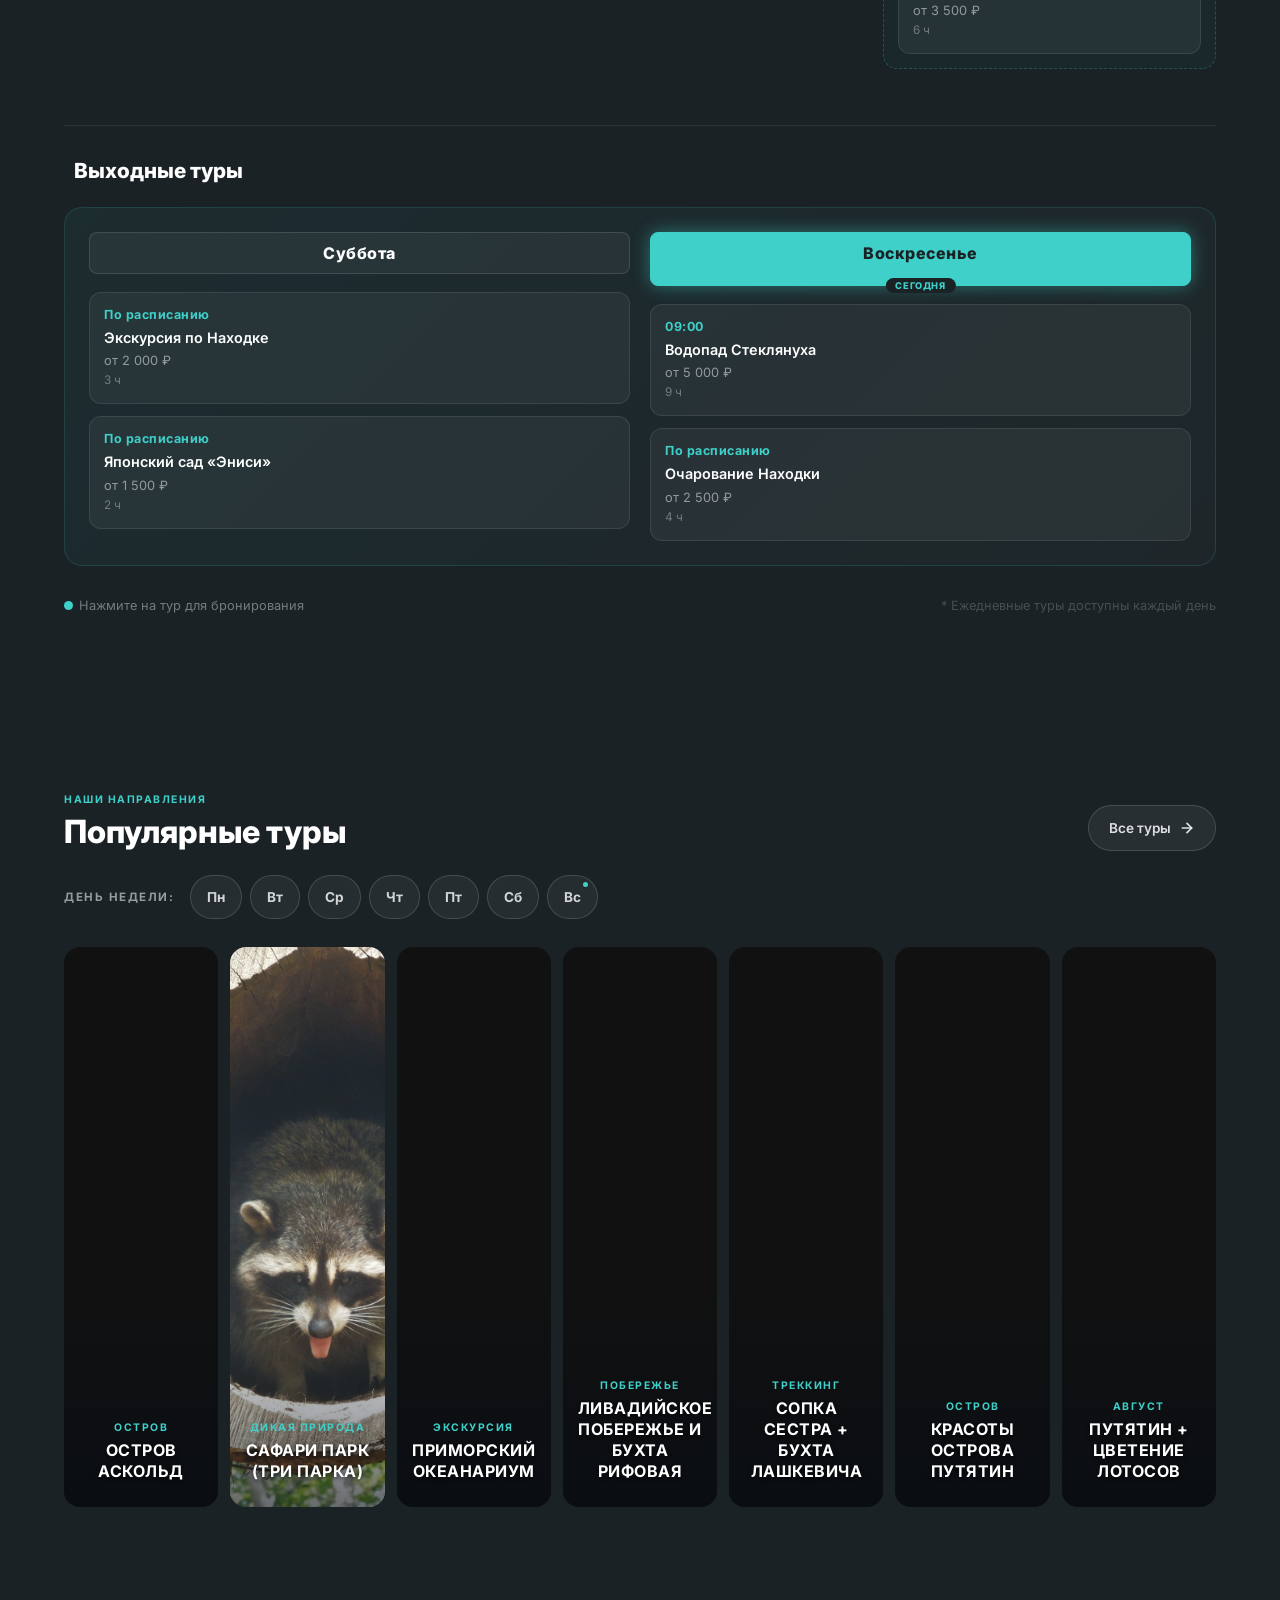
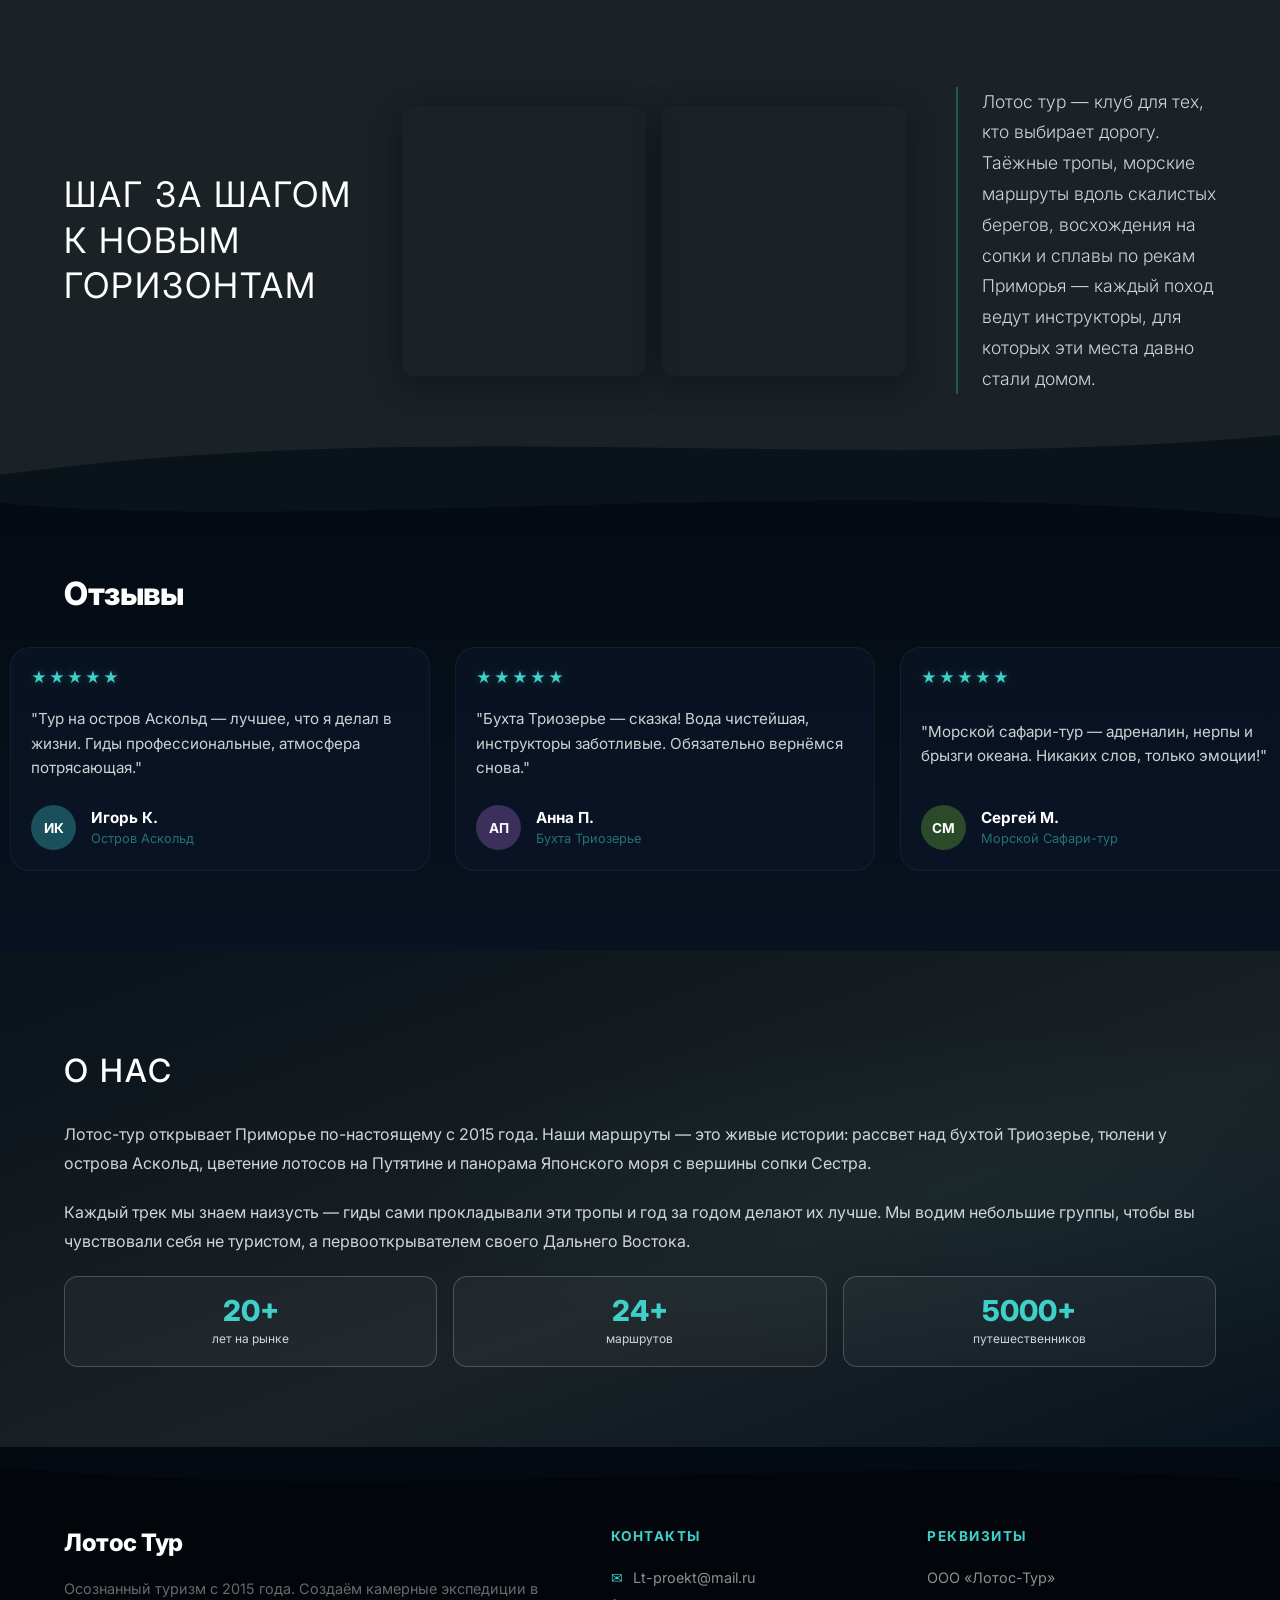
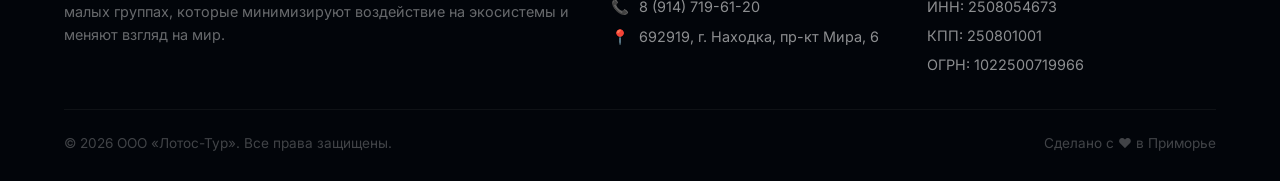
==== commit 8c4c107a: "fix" ====
--- a/frontend/index.html
+++ b/frontend/index.html
@@ -30,168 +30,198 @@
       aria-labelledby="bookModalTitle"
     >
       <div class="booking-container">
-        <button class="close-profile" id="closeBookingBtn" aria-label="Закрыть">
+        <button class="modal-close-btn" id="closeBookingBtn" aria-label="Закрыть">
           &times;
         </button>
         <h3 class="modal-title" id="bookModalTitle">Бронирование тура</h3>
 
+        <div class="booking-progress" id="bookingProgress" role="group" aria-label="Шаги бронирования">
+          <div class="booking-progress-step is-active" data-step-dot="1">
+            <span class="booking-progress-circle">1</span>
+            <span class="booking-progress-label">Маршрут</span>
+          </div>
+          <div class="booking-progress-line"></div>
+          <div class="booking-progress-step" data-step-dot="2">
+            <span class="booking-progress-circle">2</span>
+            <span class="booking-progress-label">Поездка</span>
+          </div>
+          <div class="booking-progress-line"></div>
+          <div class="booking-progress-step" data-step-dot="3">
+            <span class="booking-progress-circle">3</span>
+            <span class="booking-progress-label">Контакты</span>
+          </div>
+        </div>
+
         <form class="booking-form" id="bookingForm" novalidate>
-          <div class="form-group-block">
-            <label for="bookName">ФИО полностью</label>
-            <input
-              type="text"
-              id="bookName"
-              placeholder="Иванов Иван Александрович"
-              required
-            />
-          </div>
-
-          <div class="form-row-grid">
+
+          <div class="booking-step is-active" data-step="1">
+            <div class="form-row-grid">
+              <div class="form-group-block">
+                <label for="bookTourSelect">Выбор направления</label>
+                <select id="bookTourSelect" required></select>
+              </div>
+              <div class="form-group-block">
+                <label for="bookTime">Удобное время</label>
+                <select id="bookTime" required>
+                  <option value="09:00">Утро (09:00)</option>
+                  <option value="14:00">День (14:00)</option>
+                  <option value="19:00">Вечер (19:00)</option>
+                </select>
+              </div>
+            </div>
             <div class="form-group-block">
-              <label for="bookPhone">Телефон</label>
+              <label>Дата поездки</label>
+              <div id="miniCalendarPlaceholder"></div>
+            </div>
+          </div>
+
+          <div class="booking-step" data-step="2">
+            <div class="form-group-block">
+              <label for="bookName">ФИО полностью</label>
               <input
-                type="tel"
-                id="bookPhone"
-                placeholder="+7 (999) 000-00-00"
+                type="text"
+                id="bookName"
+                placeholder="Иванов Иван Александрович"
                 required
               />
             </div>
+
             <div class="form-group-block">
-              <label for="bookEmail">E-mail</label>
-              <input
-                type="email"
-                id="bookEmail"
-                placeholder="example@mail.ru"
-                required
-              />
-            </div>
-          </div>
-
-          <div class="form-row-grid">
+              <label>Количество человек</label>
+              <div class="people-counter-grid">
+                <div class="people-counter-row">
+                  <div class="people-counter-info">
+                    <span class="people-counter-label">Взрослые</span>
+                    <span class="people-counter-sub">18–59 лет</span>
+                  </div>
+                  <div class="people-counter">
+                    <button type="button" class="pctr-btn" data-target="cntAdults" data-min="0">−</button>
+                    <span class="pctr-val" id="cntAdults">1</span>
+                    <button type="button" class="pctr-btn" data-target="cntAdults" data-dir="1">+</button>
+                  </div>
+                </div>
+                <div class="people-counter-row">
+                  <div class="people-counter-info">
+                    <span class="people-counter-label">Подростки</span>
+                    <span class="people-counter-sub">12–17 лет</span>
+                  </div>
+                  <div class="people-counter">
+                    <button type="button" class="pctr-btn" data-target="cntTeens" data-min="0">−</button>
+                    <span class="pctr-val" id="cntTeens">0</span>
+                    <button type="button" class="pctr-btn" data-target="cntTeens" data-dir="1">+</button>
+                  </div>
+                </div>
+                <div class="people-counter-row">
+                  <div class="people-counter-info">
+                    <span class="people-counter-label">Дети</span>
+                    <span class="people-counter-sub">до 12 лет</span>
+                  </div>
+                  <div class="people-counter">
+                    <button type="button" class="pctr-btn" data-target="cntKids" data-min="0">−</button>
+                    <span class="pctr-val" id="cntKids">0</span>
+                    <button type="button" class="pctr-btn" data-target="cntKids" data-dir="1">+</button>
+                  </div>
+                </div>
+                <div class="people-counter-row">
+                  <div class="people-counter-info">
+                    <span class="people-counter-label">Пожилые</span>
+                    <span class="people-counter-sub">60+ лет</span>
+                  </div>
+                  <div class="people-counter">
+                    <button type="button" class="pctr-btn" data-target="cntSeniors" data-min="0">−</button>
+                    <span class="pctr-val" id="cntSeniors">0</span>
+                    <button type="button" class="pctr-btn" data-target="cntSeniors" data-dir="1">+</button>
+                  </div>
+                </div>
+              </div>
+              <input type="hidden" id="bookPeopleCount" value="1" />
+            </div>
+
             <div class="form-group-block">
-              <label for="bookTourSelect">Выбор направления</label>
-              <select id="bookTourSelect" required></select>
-            </div>
+              <label for="bookMessage">Пожелания к туру</label>
+              <textarea
+                id="bookMessage"
+                placeholder="Например: трансфер, питание..."
+              ></textarea>
+            </div>
+          </div>
+
+          <div class="booking-step" data-step="3">
+            <div class="form-row-grid">
+              <div class="form-group-block">
+                <label for="bookPhone">Телефон</label>
+                <input
+                  type="tel"
+                  id="bookPhone"
+                  placeholder="+7 (999) 000-00-00"
+                  required
+                />
+              </div>
+              <div class="form-group-block">
+                <label for="bookEmail">E-mail</label>
+                <input
+                  type="email"
+                  id="bookEmail"
+                  placeholder="example@mail.ru"
+                  required
+                />
+              </div>
+            </div>
+
             <div class="form-group-block">
-              <label for="bookTime">Удобное время</label>
-              <select id="bookTime" required>
-                <option value="09:00">Утро (09:00)</option>
-                <option value="14:00">День (14:00)</option>
-                <option value="19:00">Вечер (19:00)</option>
-              </select>
-            </div>
-          </div>
-
-          <div id="miniCalendarPlaceholder"></div>
-
-          <div class="form-group-block">
-            <label for="bookMessage">Пожелания к туру</label>
-            <textarea
-              id="bookMessage"
-              placeholder="Например: трансфер, питание..."
-            ></textarea>
-          </div>
-
-          <div class="form-group-block">
-            <label>Количество человек</label>
-            <div class="people-counter-grid">
-              <div class="people-counter-row">
-                <div class="people-counter-info">
-                  <span class="people-counter-label">Взрослые</span>
-                  <span class="people-counter-sub">18–59 лет</span>
+              <label>Способ связи</label>
+              <div class="contact-method-group" role="radiogroup" aria-label="Способ связи">
+                <label class="contact-method-option">
+                  <input type="radio" name="bookContact" value="whatsapp" required />
+                  <span class="contact-method-pill">WhatsApp</span>
+                </label>
+                <label class="contact-method-option">
+                  <input type="radio" name="bookContact" value="telegram" required />
+                  <span class="contact-method-pill">Telegram</span>
+                </label>
+                <label class="contact-method-option">
+                  <input type="radio" name="bookContact" value="phone" required />
+                  <span class="contact-method-pill">MAX</span>
+                </label>
+              </div>
+
+              <!-- WhatsApp sub-panel: uses bookPhone already in form -->
+              <div class="contact-sub-panel" id="subWhatsapp" style="display:none">
+                <p class="contact-sub-hint">Мы напишем вам на WhatsApp по номеру, указанному выше.</p>
+              </div>
+
+              <!-- Telegram sub-panel -->
+              <div class="contact-sub-panel" id="subTelegram" style="display:none">
+                <div class="tg-input-wrap">
+                  <input type="text" id="bookTgUsername" placeholder="@username" class="tg-username-input" autocomplete="off" />
+                  <span class="tg-field-error" id="tgFieldError" style="display:none">⚠ Введите ваш Telegram-юзернейм</span>
                 </div>
-                <div class="people-counter">
-                  <button type="button" class="pctr-btn" data-target="cntAdults" data-min="0">−</button>
-                  <span class="pctr-val" id="cntAdults">0</span>
-                  <button type="button" class="pctr-btn" data-target="cntAdults" data-dir="1">+</button>
+                <button type="button" class="tg-help-toggle" id="tgHelpToggle">Как найти свой юзернейм? →</button>
+                <div class="tg-help-box" id="tgHelpBox" style="display:none">
+                  <strong>Как узнать юзернейм в Telegram:</strong>
+                  <ol>
+                    <li>Откройте Telegram и нажмите на своё фото (вверху слева)</li>
+                    <li>Перейдите в <strong>Настройки</strong></li>
+                    <li>Найдите строку <strong>«Имя пользователя»</strong> — это и есть ваш @username</li>
+                    <li>Если его нет — создайте прямо там</li>
+                  </ol>
                 </div>
               </div>
-              <div class="people-counter-row">
-                <div class="people-counter-info">
-                  <span class="people-counter-label">Подростки</span>
-                  <span class="people-counter-sub">12–17 лет</span>
-                </div>
-                <div class="people-counter">
-                  <button type="button" class="pctr-btn" data-target="cntTeens" data-min="0">−</button>
-                  <span class="pctr-val" id="cntTeens">0</span>
-                  <button type="button" class="pctr-btn" data-target="cntTeens" data-dir="1">+</button>
-                </div>
-              </div>
-              <div class="people-counter-row">
-                <div class="people-counter-info">
-                  <span class="people-counter-label">Дети</span>
-                  <span class="people-counter-sub">до 12 лет</span>
-                </div>
-                <div class="people-counter">
-                  <button type="button" class="pctr-btn" data-target="cntKids" data-min="0">−</button>
-                  <span class="pctr-val" id="cntKids">0</span>
-                  <button type="button" class="pctr-btn" data-target="cntKids" data-dir="1">+</button>
-                </div>
-              </div>
-              <div class="people-counter-row">
-                <div class="people-counter-info">
-                  <span class="people-counter-label">Пожилые</span>
-                  <span class="people-counter-sub">60+ лет</span>
-                </div>
-                <div class="people-counter">
-                  <button type="button" class="pctr-btn" data-target="cntSeniors" data-min="0">−</button>
-                  <span class="pctr-val" id="cntSeniors">0</span>
-                  <button type="button" class="pctr-btn" data-target="cntSeniors" data-dir="1">+</button>
-                </div>
-              </div>
-            </div>
-            <input type="hidden" id="bookPeopleCount" value="1" />
-          </div>
-
-          <div class="form-group-block">
-            <label>Способ связи</label>
-            <div class="contact-method-group" role="radiogroup" aria-label="Способ связи">
-              <label class="contact-method-option">
-                <input type="radio" name="bookContact" value="whatsapp" required />
-                <span class="contact-method-pill">WhatsApp</span>
-              </label>
-              <label class="contact-method-option">
-                <input type="radio" name="bookContact" value="telegram" required />
-                <span class="contact-method-pill">Telegram</span>
-              </label>
-              <label class="contact-method-option">
-                <input type="radio" name="bookContact" value="phone" required />
-                <span class="contact-method-pill">MAX</span>
-              </label>
-            </div>
-
-            <!-- WhatsApp sub-panel: uses bookPhone already in form -->
-            <div class="contact-sub-panel" id="subWhatsapp" style="display:none">
-              <p class="contact-sub-hint">Мы напишем вам на WhatsApp по номеру, указанному выше.</p>
-            </div>
-
-            <!-- Telegram sub-panel -->
-            <div class="contact-sub-panel" id="subTelegram" style="display:none">
-              <div class="tg-input-wrap">
-                <input type="text" id="bookTgUsername" placeholder="@username" class="tg-username-input" autocomplete="off" />
-                <span class="tg-field-error" id="tgFieldError" style="display:none">⚠ Введите ваш Telegram-юзернейм</span>
-              </div>
-              <button type="button" class="tg-help-toggle" id="tgHelpToggle">Как найти свой юзернейм? →</button>
-              <div class="tg-help-box" id="tgHelpBox" style="display:none">
-                <strong>Как узнать юзернейм в Telegram:</strong>
-                <ol>
-                  <li>Откройте Telegram и нажмите на своё фото (вверху слева)</li>
-                  <li>Перейдите в <strong>Настройки</strong></li>
-                  <li>Найдите строку <strong>«Имя пользователя»</strong> — это и есть ваш @username</li>
-                  <li>Если его нет — создайте прямо там</li>
-                </ol>
-              </div>
-            </div>
-
-            <!-- Макс sub-panel: uses bookPhone already in form, no extra field needed -->
-            <div class="contact-sub-panel" id="subMax" style="display:none">
-              <p class="contact-sub-hint">Макс напишет вам на номер, указанный в поле «Телефон» выше.</p>
-            </div>
-          </div>
-
-          <button type="submit" class="booking-submit" id="bookSubmitBtn">
-            Подтвердить заказ
-          </button>
+
+              <!-- Макс sub-panel: uses bookPhone already in form, no extra field needed -->
+              <div class="contact-sub-panel" id="subMax" style="display:none">
+                <p class="contact-sub-hint">Макс напишет вам на номер, указанный в поле «Телефон» выше.</p>
+              </div>
+            </div>
+          </div>
+
+          <div class="booking-step-actions">
+            <button type="button" class="btn-step-back" id="bookBackBtn" hidden>&larr; Назад</button>
+            <button type="button" class="btn-step-next" id="bookNextBtn">Далее &rarr;</button>
+            <button type="submit" class="booking-submit btn-step-submit" id="bookSubmitBtn" hidden>
+              Подтвердить заказ
+            </button>
+          </div>
         </form>
       </div>
     </div>
@@ -204,7 +234,7 @@
       aria-label="Авторизация"
     >
       <div class="auth-container">
-        <button class="close-profile" id="closeAuthBtn" aria-label="Закрыть">
+        <button class="modal-close-btn" id="closeAuthBtn" aria-label="Закрыть">
           &times;
         </button>
 
@@ -284,7 +314,7 @@
     </div>
 
     <aside class="side-profile" id="sideProfile" aria-label="Личный кабинет">
-      <button class="close-profile" id="closeProfileBtn" aria-label="Закрыть">
+      <button class="modal-close-btn" id="closeProfileBtn" aria-label="Закрыть">
         &times;
       </button>
 
@@ -476,31 +506,72 @@
             </svg>
           </button>
         </div>
-      </div>
+
+        <button
+          class="burger-btn"
+          id="burgerBtn"
+          type="button"
+          aria-label="Открыть меню"
+          aria-expanded="false"
+          aria-controls="mobileNavMenu"
+        >
+          <span></span><span></span><span></span>
+        </button>
+      </div>
+
+      <nav
+        class="mobile-nav-menu"
+        id="mobileNavMenu"
+        aria-label="Мобильное меню"
+        aria-hidden="true"
+      >
+        <a href="#schedule" class="nav-link nav-target" id="mm3">Расписание</a>
+        <a href="#tours-anchor" class="nav-link nav-target" id="mm2">Туры</a>
+        <a href="#" class="nav-link nav-target" data-action="openBookingGeneral" id="mm4">Забронировать</a>
+        <a href="#about" class="nav-link nav-target" id="mm1">О нас</a>
+        <div class="mobile-nav-footer">
+          <button class="lang-switch nav-target" id="mobileLangBtn" type="button" aria-label="Сменить язык">RU</button>
+          <button class="profile-btn nav-target" id="mobileProfileTrigger" type="button" aria-label="Профиль">
+            <svg viewBox="0 0 24 24" aria-hidden="true">
+              <path d="M20 21v-2a4 4 0 0 0-4-4H8a4 4 0 0 0-4 4v2"></path>
+              <circle cx="12" cy="7" r="4"></circle>
+            </svg>
+          </button>
+        </div>
+      </nav>
 
       <div class="hero-content">
-        <h1 id="heroH1">Приморский Край</h1>
-        <p id="heroP">
+        <span class="hero-eyebrow hero-anim" style="--d:0s">Лотос-Тур · Находка</span>
+        <h1 id="heroH1" class="hero-anim" style="--d:0.08s">Приморский Край</h1>
+        <p id="heroP" class="hero-anim" style="--d:0.16s">
           Откройте первозданную магию Дальнего Востока: дикие скалы над
           бирюзовыми бухтами, туман, плывущий по сопкам, безлюдные острова и
           солёный ветер Японского моря. Приморье уже ждёт — отправляйтесь за ним
           вместе с нами.
         </p>
-        <button
-          class="btn-book"
-          id="heroBtn"
-          type="button"
-        >
-          В путь &rarr;
-        </button>
-      </div>
-      <div></div>
+        <div class="hero-cta-row hero-anim" style="--d:0.24s">
+          <button
+            class="btn-book"
+            id="heroBtn"
+            type="button"
+          >
+            В путь &rarr;
+          </button>
+          <div class="hero-trust" aria-hidden="true">
+            <span class="hero-trust-stars">★★★★★</span>
+            <span class="hero-trust-text">5000+ путешественников · с 2015 года</span>
+          </div>
+        </div>
+      </div>
+      <button class="scroll-cue hero-anim" id="scrollCueBtn" type="button" style="--d:0.5s" aria-label="Прокрутить вниз">
+        <span class="scroll-cue-mouse"><span class="scroll-cue-wheel"></span></span>
+      </button>
     </header>
 
     <!-- WEEKLY SCHEDULE — первым после hero -->
     <section class="schedule-section" id="schedule" aria-label="Расписание туров">
-      <div class="section-sub">Расписание</div>
-      <h2>Туры на каждый день</h2>
+      <div class="section-sub" data-reveal>Расписание</div>
+      <h2 data-reveal>Туры на каждый день</h2>
       <div class="week-grid-wrap">
         <div class="week-grid" id="weekGrid"></div>
         <div class="daily-col">
@@ -527,7 +598,7 @@
 
     <div id="tours-anchor">
       <section class="tours-section" aria-labelledby="txtToursTitle">
-        <div class="section-head">
+        <div class="section-head" data-reveal>
           <div class="section-title-block">
             <span class="tour-card-tag-inline" id="txtToursSub"
               >Наши направления</span
@@ -576,14 +647,14 @@
           <path d="M0,0 C360,60 1080,0 1440,40 L1440,0 Z" fill="var(--bg-dark)"/>
         </svg>
       </div>
-      <div>
+      <div data-reveal>
         <h2 id="sec1H2">Шаг за шагом<br />к новым<br />горизонтам</h2>
       </div>
-      <div class="image-grid">
+      <div class="image-grid" data-reveal>
         <div class="img-box img-box--forest"></div>
         <div class="img-box img-box--sport"></div>
       </div>
-      <div class="text-block" id="sec1Txt">
+      <div class="text-block" id="sec1Txt" data-reveal>
         Лотос тур — клуб для тех, кто выбирает дорогу. Таёжные тропы,
         морские маршруты вдоль скалистых берегов, восхождения на сопки и сплавы
         по рекам Приморья — каждый поход ведут инструкторы, для которых эти места
@@ -602,7 +673,7 @@
           <path d="M0,30 C360,60 900,0 1440,45 L1440,0 L0,0 Z" fill="rgba(10,18,26,1)"/>
         </svg>
       </div>
-      <h2>Отзывы</h2>
+      <h2 data-reveal>Отзывы</h2>
       <div class="marquee-fix-wrapper" id="marqueeWrapper">
         <div id="marquee-line">
           <article class="review-card-item">
@@ -791,31 +862,31 @@
     <div class="section-about-wrap">
       <section class="section-about" id="about" aria-labelledby="sec2H2">
         <div class="about-content">
-          <h2 id="sec2H2" style="color:var(--text-light-main)">О нас</h2>
-          <p id="sec2P1" style="color:var(--text-light-muted)">
+          <h2 id="sec2H2" data-reveal>О нас</h2>
+          <p id="sec2P1" data-reveal>
             Лотос-тур открывает Приморье по-настоящему с 2015 года. Наши
             маршруты — это живые истории: рассвет над бухтой Триозерье, тюлени
             у острова Аскольд, цветение лотосов на Путятине и панорама Японского
             моря с вершины сопки Сестра.
           </p>
-          <p id="sec2P2" style="color:var(--text-light-muted)">
+          <p id="sec2P2" data-reveal>
             Каждый трек мы знаем наизусть — гиды сами прокладывали эти тропы и
             год за годом делают их лучше. Мы водим небольшие группы, чтобы вы
             чувствовали себя не туристом, а первооткрывателем своего Дальнего
             Востока.
           </p>
-          <div style="display:flex;gap:16px;flex-wrap:wrap;margin-top:28px">
-            <div style="text-align:center;padding:18px 22px;border:1px solid var(--border-light);border-radius:14px;flex:1;min-width:90px;background:rgba(255,255,255,0.04)">
-              <div style="font-size:1.8rem;font-weight:800;color:var(--accent-liquid)">20+</div>
-              <div style="font-size:0.75rem;color:var(--text-light-muted);margin-top:4px">лет на рынке</div>
-            </div>
-            <div style="text-align:center;padding:18px 22px;border:1px solid var(--border-light);border-radius:14px;flex:1;min-width:90px;background:rgba(255,255,255,0.04)">
-              <div style="font-size:1.8rem;font-weight:800;color:var(--accent-liquid)">24+</div>
-              <div style="font-size:0.75rem;color:var(--text-light-muted);margin-top:4px">маршрутов</div>
-            </div>
-            <div style="text-align:center;padding:18px 22px;border:1px solid var(--border-light);border-radius:14px;flex:1;min-width:90px;background:rgba(255,255,255,0.04)">
-              <div style="font-size:1.8rem;font-weight:800;color:var(--accent-liquid)">5000+</div>
-              <div style="font-size:0.75rem;color:var(--text-light-muted);margin-top:4px">путешественников</div>
+          <div class="about-stats" data-reveal>
+            <div class="about-stat">
+              <div class="about-stat-num">20+</div>
+              <div class="about-stat-label">лет на рынке</div>
+            </div>
+            <div class="about-stat">
+              <div class="about-stat-num">24+</div>
+              <div class="about-stat-label">маршрутов</div>
+            </div>
+            <div class="about-stat">
+              <div class="about-stat-num">5000+</div>
+              <div class="about-stat-label">путешественников</div>
             </div>
           </div>
         </div>
@@ -877,5 +948,6 @@
     <script src="js/translations.js"></script>
     <script src="js/app.js"></script>
     <script src="js/ui.js"></script>
+    <script src="js/booking-wizard.js"></script>
   </body>
 </html>
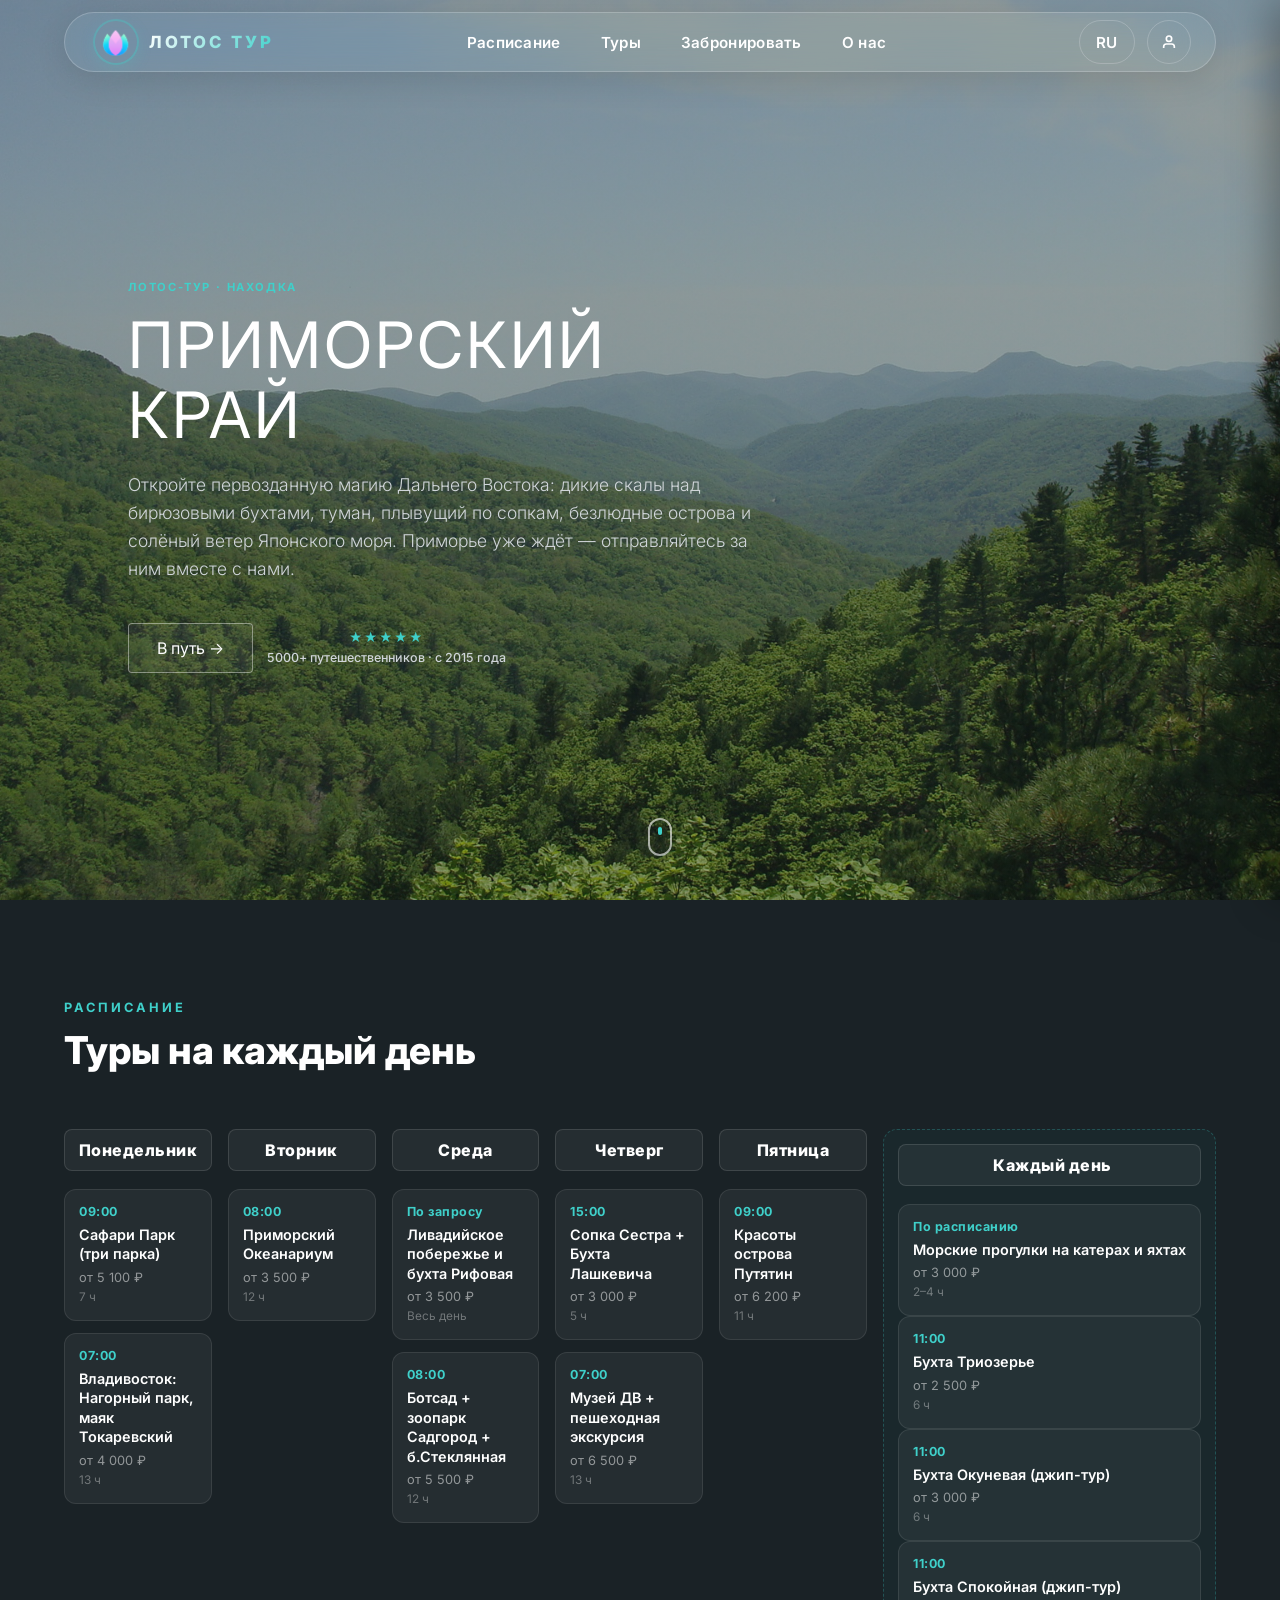
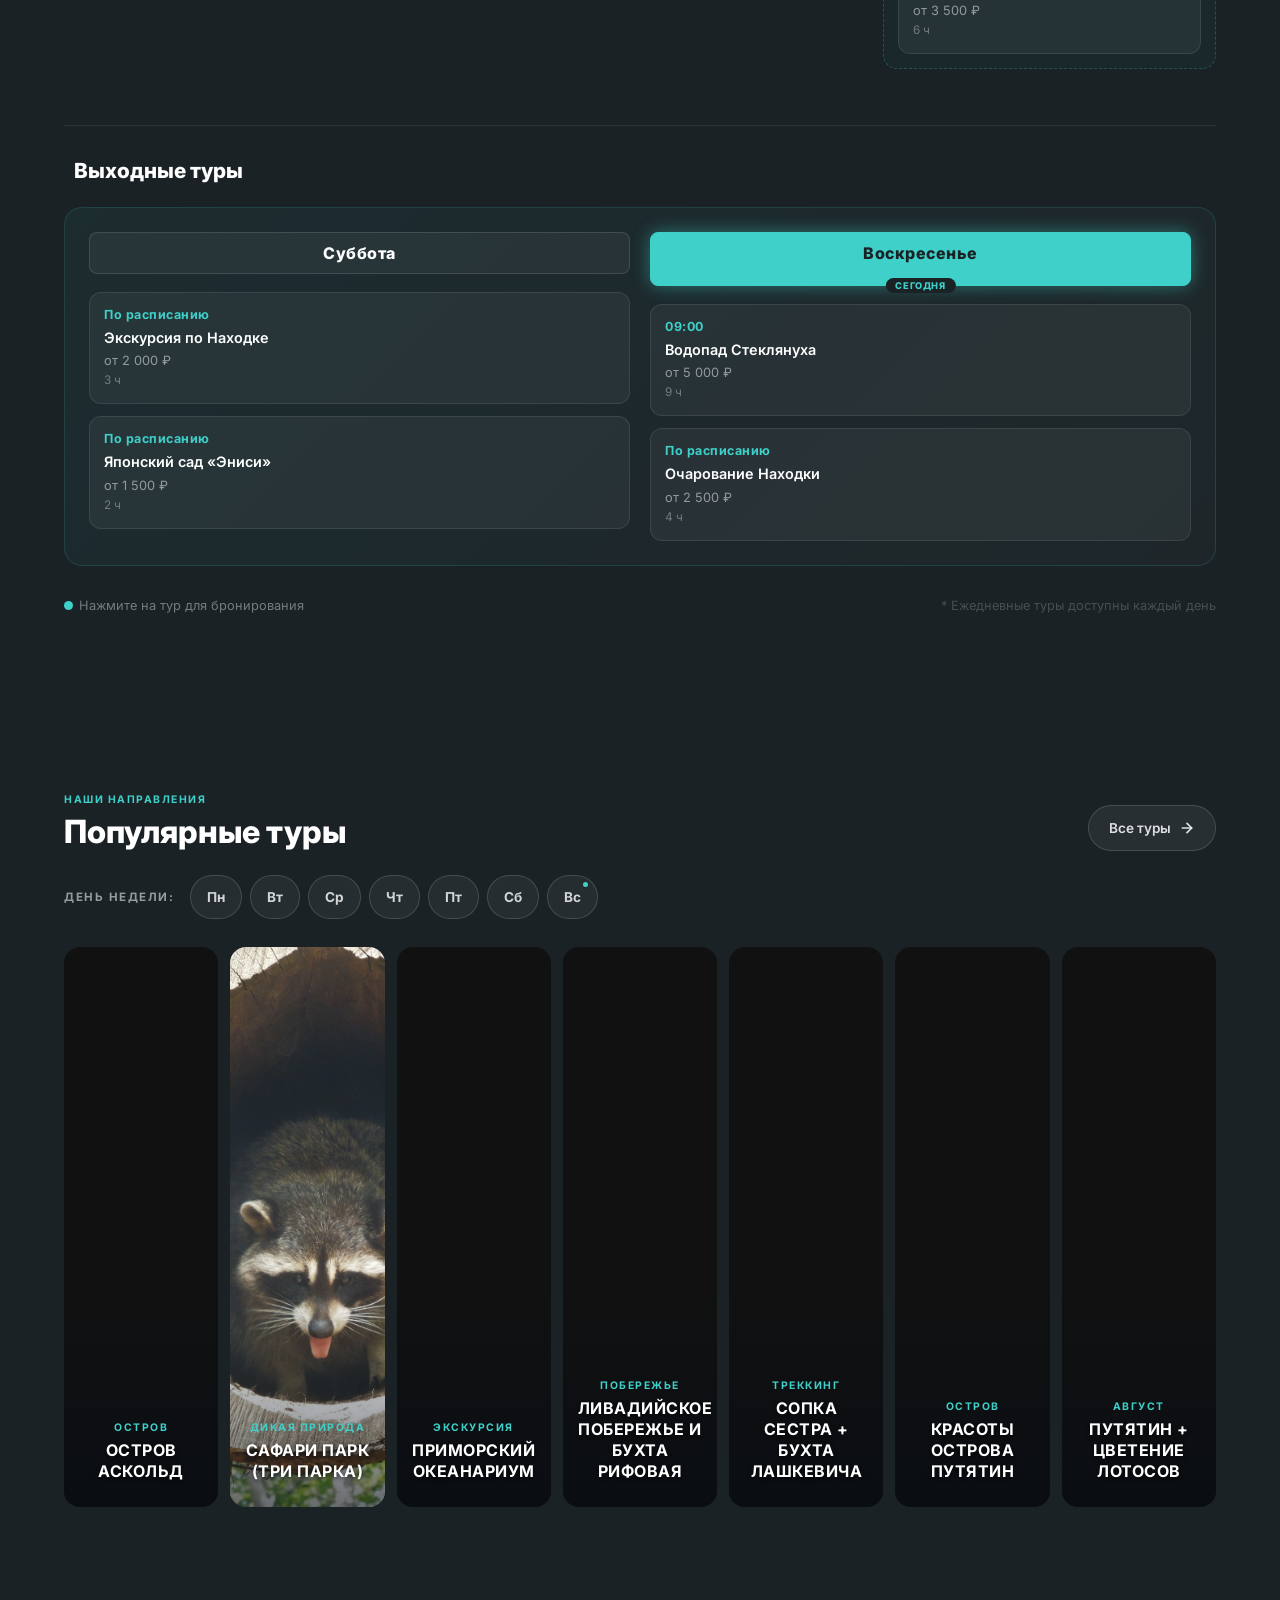
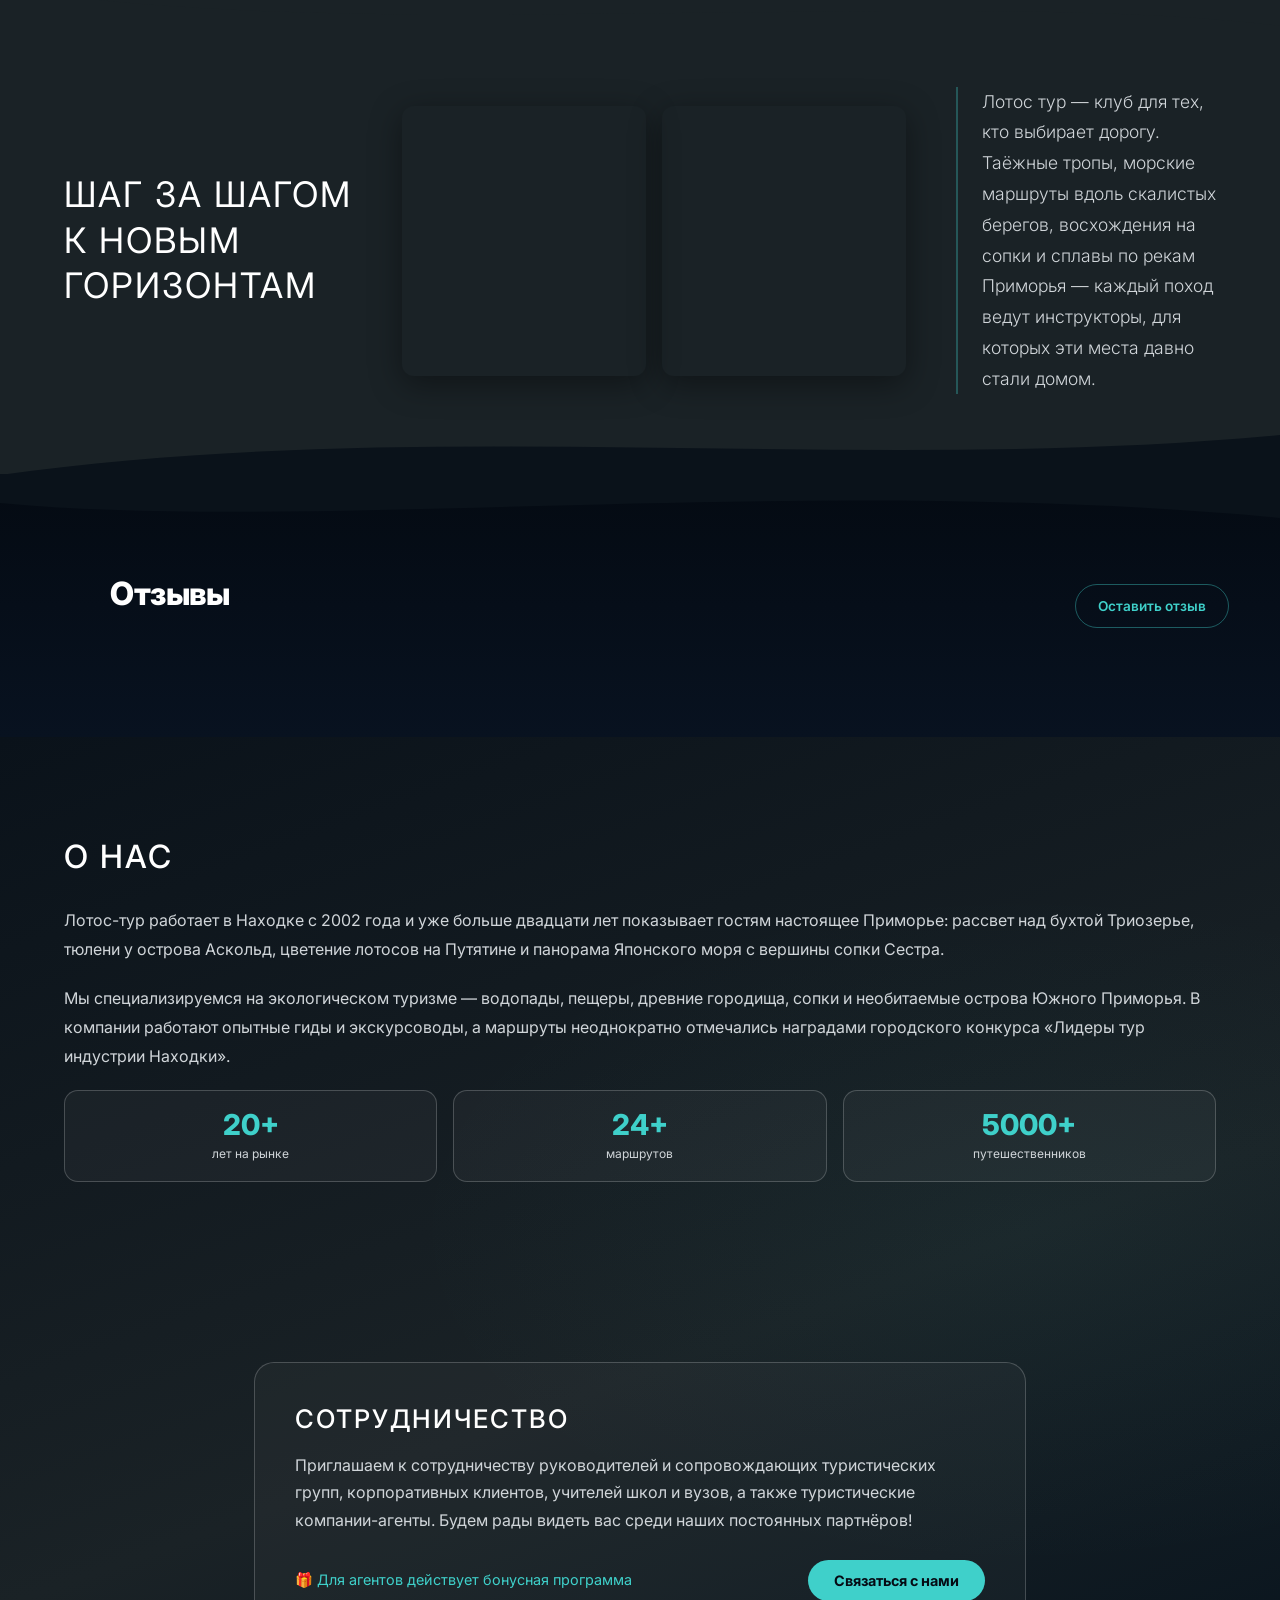
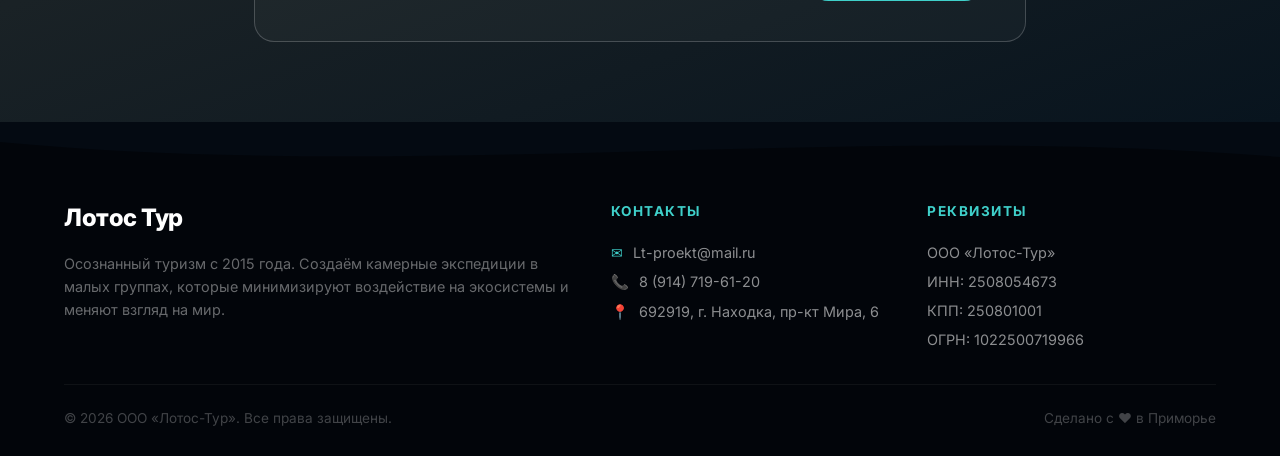
==== commit f055da85: "fix" ====
--- a/frontend/index.html
+++ b/frontend/index.html
@@ -14,7 +14,6 @@
     <link rel="stylesheet" href="css/style.css" />
   </head>
   <body>
-
     <input
       type="file"
       id="avatarFileInput"
@@ -30,12 +29,21 @@
       aria-labelledby="bookModalTitle"
     >
       <div class="booking-container">
-        <button class="modal-close-btn" id="closeBookingBtn" aria-label="Закрыть">
+        <button
+          class="modal-close-btn"
+          id="closeBookingBtn"
+          aria-label="Закрыть"
+        >
           &times;
         </button>
         <h3 class="modal-title" id="bookModalTitle">Бронирование тура</h3>
 
-        <div class="booking-progress" id="bookingProgress" role="group" aria-label="Шаги бронирования">
+        <div
+          class="booking-progress"
+          id="bookingProgress"
+          role="group"
+          aria-label="Шаги бронирования"
+        >
           <div class="booking-progress-step is-active" data-step-dot="1">
             <span class="booking-progress-circle">1</span>
             <span class="booking-progress-label">Маршрут</span>
@@ -53,7 +61,6 @@
         </div>
 
         <form class="booking-form" id="bookingForm" novalidate>
-
           <div class="booking-step is-active" data-step="1">
             <div class="form-row-grid">
               <div class="form-group-block">
@@ -95,9 +102,23 @@
                     <span class="people-counter-sub">18–59 лет</span>
                   </div>
                   <div class="people-counter">
-                    <button type="button" class="pctr-btn" data-target="cntAdults" data-min="0">−</button>
+                    <button
+                      type="button"
+                      class="pctr-btn"
+                      data-target="cntAdults"
+                      data-min="0"
+                    >
+                      −
+                    </button>
                     <span class="pctr-val" id="cntAdults">1</span>
-                    <button type="button" class="pctr-btn" data-target="cntAdults" data-dir="1">+</button>
+                    <button
+                      type="button"
+                      class="pctr-btn"
+                      data-target="cntAdults"
+                      data-dir="1"
+                    >
+                      +
+                    </button>
                   </div>
                 </div>
                 <div class="people-counter-row">
@@ -106,9 +127,23 @@
                     <span class="people-counter-sub">12–17 лет</span>
                   </div>
                   <div class="people-counter">
-                    <button type="button" class="pctr-btn" data-target="cntTeens" data-min="0">−</button>
+                    <button
+                      type="button"
+                      class="pctr-btn"
+                      data-target="cntTeens"
+                      data-min="0"
+                    >
+                      −
+                    </button>
                     <span class="pctr-val" id="cntTeens">0</span>
-                    <button type="button" class="pctr-btn" data-target="cntTeens" data-dir="1">+</button>
+                    <button
+                      type="button"
+                      class="pctr-btn"
+                      data-target="cntTeens"
+                      data-dir="1"
+                    >
+                      +
+                    </button>
                   </div>
                 </div>
                 <div class="people-counter-row">
@@ -117,9 +152,23 @@
                     <span class="people-counter-sub">до 12 лет</span>
                   </div>
                   <div class="people-counter">
-                    <button type="button" class="pctr-btn" data-target="cntKids" data-min="0">−</button>
+                    <button
+                      type="button"
+                      class="pctr-btn"
+                      data-target="cntKids"
+                      data-min="0"
+                    >
+                      −
+                    </button>
                     <span class="pctr-val" id="cntKids">0</span>
-                    <button type="button" class="pctr-btn" data-target="cntKids" data-dir="1">+</button>
+                    <button
+                      type="button"
+                      class="pctr-btn"
+                      data-target="cntKids"
+                      data-dir="1"
+                    >
+                      +
+                    </button>
                   </div>
                 </div>
                 <div class="people-counter-row">
@@ -128,9 +177,23 @@
                     <span class="people-counter-sub">60+ лет</span>
                   </div>
                   <div class="people-counter">
-                    <button type="button" class="pctr-btn" data-target="cntSeniors" data-min="0">−</button>
+                    <button
+                      type="button"
+                      class="pctr-btn"
+                      data-target="cntSeniors"
+                      data-min="0"
+                    >
+                      −
+                    </button>
                     <span class="pctr-val" id="cntSeniors">0</span>
-                    <button type="button" class="pctr-btn" data-target="cntSeniors" data-dir="1">+</button>
+                    <button
+                      type="button"
+                      class="pctr-btn"
+                      data-target="cntSeniors"
+                      data-dir="1"
+                    >
+                      +
+                    </button>
                   </div>
                 </div>
               </div>
@@ -170,55 +233,113 @@
 
             <div class="form-group-block">
               <label>Способ связи</label>
-              <div class="contact-method-group" role="radiogroup" aria-label="Способ связи">
+              <div
+                class="contact-method-group"
+                role="radiogroup"
+                aria-label="Способ связи"
+              >
                 <label class="contact-method-option">
-                  <input type="radio" name="bookContact" value="whatsapp" required />
+                  <input
+                    type="radio"
+                    name="bookContact"
+                    value="whatsapp"
+                    required
+                  />
                   <span class="contact-method-pill">WhatsApp</span>
                 </label>
                 <label class="contact-method-option">
-                  <input type="radio" name="bookContact" value="telegram" required />
+                  <input
+                    type="radio"
+                    name="bookContact"
+                    value="telegram"
+                    required
+                  />
                   <span class="contact-method-pill">Telegram</span>
                 </label>
                 <label class="contact-method-option">
-                  <input type="radio" name="bookContact" value="phone" required />
+                  <input
+                    type="radio"
+                    name="bookContact"
+                    value="phone"
+                    required
+                  />
                   <span class="contact-method-pill">MAX</span>
                 </label>
               </div>
 
               <!-- WhatsApp sub-panel: uses bookPhone already in form -->
-              <div class="contact-sub-panel" id="subWhatsapp" style="display:none">
-                <p class="contact-sub-hint">Мы напишем вам на WhatsApp по номеру, указанному выше.</p>
+              <div
+                class="contact-sub-panel"
+                id="subWhatsapp"
+                style="display: none"
+              >
+                <p class="contact-sub-hint">
+                  Мы напишем вам на WhatsApp по номеру, указанному выше.
+                </p>
               </div>
 
               <!-- Telegram sub-panel -->
-              <div class="contact-sub-panel" id="subTelegram" style="display:none">
+              <div
+                class="contact-sub-panel"
+                id="subTelegram"
+                style="display: none"
+              >
                 <div class="tg-input-wrap">
-                  <input type="text" id="bookTgUsername" placeholder="@username" class="tg-username-input" autocomplete="off" />
-                  <span class="tg-field-error" id="tgFieldError" style="display:none">⚠ Введите ваш Telegram-юзернейм</span>
+                  <input
+                    type="text"
+                    id="bookTgUsername"
+                    placeholder="@username"
+                    class="tg-username-input"
+                    autocomplete="off"
+                  />
+                  <span
+                    class="tg-field-error"
+                    id="tgFieldError"
+                    style="display: none"
+                    >⚠ Введите ваш Telegram-юзернейм</span
+                  >
                 </div>
-                <button type="button" class="tg-help-toggle" id="tgHelpToggle">Как найти свой юзернейм? →</button>
-                <div class="tg-help-box" id="tgHelpBox" style="display:none">
+                <button type="button" class="tg-help-toggle" id="tgHelpToggle">
+                  Как найти свой юзернейм? →
+                </button>
+                <div class="tg-help-box" id="tgHelpBox" style="display: none">
                   <strong>Как узнать юзернейм в Telegram:</strong>
                   <ol>
-                    <li>Откройте Telegram и нажмите на своё фото (вверху слева)</li>
+                    <li>
+                      Откройте Telegram и нажмите на своё фото (вверху слева)
+                    </li>
                     <li>Перейдите в <strong>Настройки</strong></li>
-                    <li>Найдите строку <strong>«Имя пользователя»</strong> — это и есть ваш @username</li>
+                    <li>
+                      Найдите строку <strong>«Имя пользователя»</strong> — это и
+                      есть ваш @username
+                    </li>
                     <li>Если его нет — создайте прямо там</li>
                   </ol>
                 </div>
               </div>
 
               <!-- Макс sub-panel: uses bookPhone already in form, no extra field needed -->
-              <div class="contact-sub-panel" id="subMax" style="display:none">
-                <p class="contact-sub-hint">Макс напишет вам на номер, указанный в поле «Телефон» выше.</p>
+              <div class="contact-sub-panel" id="subMax" style="display: none">
+                <p class="contact-sub-hint">
+                  Макс напишет вам на номер, указанный в поле «Телефон» выше.
+                </p>
               </div>
             </div>
           </div>
 
           <div class="booking-step-actions">
-            <button type="button" class="btn-step-back" id="bookBackBtn" hidden>&larr; Назад</button>
-            <button type="button" class="btn-step-next" id="bookNextBtn">Далее &rarr;</button>
-            <button type="submit" class="booking-submit btn-step-submit" id="bookSubmitBtn" hidden>
+            <button type="button" class="btn-step-back" id="bookBackBtn" hidden>
+              &larr; Назад
+            </button>
+            <button type="button" class="btn-step-next" id="bookNextBtn">
+              Далее &rarr;
+            </button>
+            <button
+              type="submit"
+              class="booking-submit btn-step-submit"
+              id="bookSubmitBtn"
+              hidden
+            >
               Подтвердить заказ
             </button>
           </div>
@@ -294,22 +415,118 @@
 
         <p class="social-title">Или войти через</p>
         <div class="social-grid">
-          <button class="social-btn social-btn--vk" data-provider="VK" aria-label="Войти через VK">
-            <svg class="social-icon" viewBox="0 0 24 24" fill="currentColor" aria-hidden="true">
-              <path d="M15.684 0H8.316C1.592 0 0 1.592 0 8.316v7.368C0 22.408 1.592 24 8.316 24h7.368C22.408 24 24 22.408 24 15.684V8.316C24 1.592 22.408 0 15.684 0zm3.692 17.123h-1.744c-.66 0-.862-.525-2.049-1.714-1.032-1.01-1.49-1.135-1.744-1.135-.356 0-.458.102-.458.593v1.566c0 .424-.135.678-1.253.678-1.846 0-3.896-1.118-5.335-3.202C4.624 10.857 4 8.408 4 7.932c0-.254.102-.491.593-.491h1.744c.44 0 .61.203.78.677.863 2.49 2.303 4.675 2.896 4.675.22 0 .322-.102.322-.66V9.721c-.068-1.186-.695-1.287-.695-1.71 0-.203.17-.407.44-.407h2.744c.373 0 .508.203.508.643v3.473c0 .372.17.508.271.508.22 0 .407-.136.813-.542 1.253-1.406 2.151-3.574 2.151-3.574.119-.254.322-.491.763-.491h1.744c.525 0 .643.271.525.643-.22 1.017-2.354 4.031-2.354 4.031-.186.305-.254.44 0 .78.186.254.796.779 1.203 1.253.745.847 1.32 1.558 1.473 2.05.17.49-.085.745-.576.745z"/>
+          <button
+            class="social-btn social-btn--vk"
+            data-provider="VK"
+            aria-label="Войти через VK"
+          >
+            <svg
+              class="social-icon"
+              viewBox="0 0 24 24"
+              fill="currentColor"
+              aria-hidden="true"
+            >
+              <path
+                d="M15.684 0H8.316C1.592 0 0 1.592 0 8.316v7.368C0 22.408 1.592 24 8.316 24h7.368C22.408 24 24 22.408 24 15.684V8.316C24 1.592 22.408 0 15.684 0zm3.692 17.123h-1.744c-.66 0-.862-.525-2.049-1.714-1.032-1.01-1.49-1.135-1.744-1.135-.356 0-.458.102-.458.593v1.566c0 .424-.135.678-1.253.678-1.846 0-3.896-1.118-5.335-3.202C4.624 10.857 4 8.408 4 7.932c0-.254.102-.491.593-.491h1.744c.44 0 .61.203.78.677.863 2.49 2.303 4.675 2.896 4.675.22 0 .322-.102.322-.66V9.721c-.068-1.186-.695-1.287-.695-1.71 0-.203.17-.407.44-.407h2.744c.373 0 .508.203.508.643v3.473c0 .372.17.508.271.508.22 0 .407-.136.813-.542 1.253-1.406 2.151-3.574 2.151-3.574.119-.254.322-.491.763-.491h1.744c.525 0 .643.271.525.643-.22 1.017-2.354 4.031-2.354 4.031-.186.305-.254.44 0 .78.186.254.796.779 1.203 1.253.745.847 1.32 1.558 1.473 2.05.17.49-.085.745-.576.745z"
+              />
             </svg>
             <span>VK</span>
           </button>
-          <button class="social-btn social-btn--google" id="googleLoginBtn" aria-label="Войти через Google">
+          <button
+            class="social-btn social-btn--google"
+            id="googleLoginBtn"
+            aria-label="Войти через Google"
+          >
             <svg class="social-icon" viewBox="0 0 24 24" aria-hidden="true">
-              <path d="M22.56 12.25c0-.78-.07-1.53-.2-2.25H12v4.26h5.92c-.26 1.37-1.04 2.53-2.21 3.31v2.77h3.57c2.08-1.92 3.28-4.74 3.28-8.09z" fill="#4285F4"/>
-              <path d="M12 23c2.97 0 5.46-.98 7.28-2.66l-3.57-2.77c-.98.66-2.23 1.06-3.71 1.06-2.86 0-5.29-1.93-6.16-4.53H2.18v2.84C3.99 20.53 7.7 23 12 23z" fill="#34A853"/>
-              <path d="M5.84 14.09c-.22-.66-.35-1.36-.35-2.09s.13-1.43.35-2.09V7.07H2.18C1.43 8.55 1 10.22 1 12s.43 3.45 1.18 4.93l3.66-2.84z" fill="#FBBC05"/>
-              <path d="M12 5.38c1.62 0 3.06.56 4.21 1.64l3.15-3.15C17.45 2.09 14.97 1 12 1 7.7 1 3.99 3.47 2.18 7.07l3.66 2.84c.87-2.6 3.3-4.53 6.16-4.53z" fill="#EA4335"/>
+              <path
+                d="M22.56 12.25c0-.78-.07-1.53-.2-2.25H12v4.26h5.92c-.26 1.37-1.04 2.53-2.21 3.31v2.77h3.57c2.08-1.92 3.28-4.74 3.28-8.09z"
+                fill="#4285F4"
+              />
+              <path
+                d="M12 23c2.97 0 5.46-.98 7.28-2.66l-3.57-2.77c-.98.66-2.23 1.06-3.71 1.06-2.86 0-5.29-1.93-6.16-4.53H2.18v2.84C3.99 20.53 7.7 23 12 23z"
+                fill="#34A853"
+              />
+              <path
+                d="M5.84 14.09c-.22-.66-.35-1.36-.35-2.09s.13-1.43.35-2.09V7.07H2.18C1.43 8.55 1 10.22 1 12s.43 3.45 1.18 4.93l3.66-2.84z"
+                fill="#FBBC05"
+              />
+              <path
+                d="M12 5.38c1.62 0 3.06.56 4.21 1.64l3.15-3.15C17.45 2.09 14.97 1 12 1 7.7 1 3.99 3.47 2.18 7.07l3.66 2.84c.87-2.6 3.3-4.53 6.16-4.53z"
+                fill="#EA4335"
+              />
             </svg>
             <span>Google</span>
           </button>
         </div>
+      </div>
+    </div>
+
+    <div
+      class="modal-review"
+      id="reviewFormModal"
+      role="dialog"
+      aria-modal="true"
+      aria-label="Оставить отзыв"
+    >
+      <div class="review-form-container">
+        <button
+          class="modal-close-btn"
+          id="closeReviewFormBtn"
+          aria-label="Закрыть"
+        >
+          &times;
+        </button>
+        <h3 class="modal-title">Оставить отзыв</h3>
+
+        <form id="reviewSubmitForm" novalidate>
+          <div class="form-group-block">
+            <label for="reviewAuthorName">Ваше имя</label>
+            <input
+              type="text"
+              id="reviewAuthorName"
+              placeholder="Анна К."
+              maxlength="120"
+              required
+            />
+          </div>
+
+          <div class="form-group-block">
+            <label>Оценка</label>
+            <div
+              class="star-picker"
+              id="reviewStarPicker"
+              role="radiogroup"
+              aria-label="Оценка от 1 до 5"
+            >
+              <span class="star-picker-star" data-value="1">★</span>
+              <span class="star-picker-star" data-value="2">★</span>
+              <span class="star-picker-star" data-value="3">★</span>
+              <span class="star-picker-star" data-value="4">★</span>
+              <span class="star-picker-star" data-value="5">★</span>
+            </div>
+          </div>
+
+          <div class="form-group-block">
+            <label for="reviewTourSelect">Тур (необязательно)</label>
+            <select id="reviewTourSelect"></select>
+          </div>
+
+          <div class="form-group-block">
+            <label for="reviewText">Ваш отзыв</label>
+            <textarea
+              id="reviewText"
+              placeholder="Расскажите, как прошла поездка…"
+              maxlength="4000"
+              required
+            ></textarea>
+          </div>
+
+          <button type="submit" class="auth-submit" id="reviewSubmitBtn">
+            Отправить отзыв
+          </button>
+        </form>
+
+        <p class="review-form-status" id="reviewFormStatus"></p>
       </div>
     </div>
 
@@ -360,61 +577,298 @@
       </div>
 
       <nav class="profile-tabs-nav" role="tablist" aria-label="Вкладки профиля">
-        <button class="p-tab-btn active" role="tab" aria-selected="true" id="tabBtn1" data-tab="0">Туры</button>
-        <button class="p-tab-btn" role="tab" aria-selected="false" id="tabBtn2" data-tab="1">Достижения</button>
-        <button class="p-tab-btn" role="tab" aria-selected="false" id="tabBtn3" data-tab="2">Промокоды</button>
+        <button
+          class="p-tab-btn active"
+          role="tab"
+          aria-selected="true"
+          id="tabBtn1"
+          data-tab="0"
+        >
+          Туры
+        </button>
+        <button
+          class="p-tab-btn"
+          role="tab"
+          aria-selected="false"
+          id="tabBtn2"
+          data-tab="1"
+        >
+          Достижения
+        </button>
+        <button
+          class="p-tab-btn"
+          role="tab"
+          aria-selected="false"
+          id="tabBtn3"
+          data-tab="2"
+        >
+          Промокоды
+        </button>
       </nav>
 
       <div class="profile-scroll-area">
         <div class="profile-tab-content active" id="pTab1" role="tabpanel">
           <div class="tour-filters">
-            <button class="filter-chip active" data-filter="all" id="fAll">Все</button>
-            <button class="filter-chip" data-filter="booked" id="fBooked">Забронировано</button>
-            <button class="filter-chip" data-filter="started" id="fStarted">Начатые</button>
-            <button class="filter-chip" data-filter="completed" id="fCompleted">Завершенные</button>
+            <button class="filter-chip active" data-filter="all" id="fAll">
+              Все
+            </button>
+            <button class="filter-chip" data-filter="booked" id="fBooked">
+              Забронировано
+            </button>
+            <button class="filter-chip" data-filter="started" id="fStarted">
+              Начатые
+            </button>
+            <button class="filter-chip" data-filter="completed" id="fCompleted">
+              Завершенные
+            </button>
           </div>
           <div id="toursList"></div>
         </div>
 
         <div class="profile-tab-content" id="pTab2" role="tabpanel">
           <div class="ach-progress">
-            <span class="ach-progress-label" id="achProgressLabel">Открыто 0 из 31</span>
+            <span class="ach-progress-label" id="achProgressLabel"
+              >Открыто 0 из 31</span
+            >
             <div class="ach-progress-bar" aria-hidden="true">
-              <div class="ach-progress-fill" id="achProgressFill" style="width:0%"></div>
+              <div
+                class="ach-progress-fill"
+                id="achProgressFill"
+                style="width: 0%"
+              ></div>
             </div>
           </div>
           <div class="achievements-grid" id="achGrid">
-            <div class="ach-item locked" title="Совершил первое путешествие с Лотос-тур"><div class="ach-icon">🌱</div><p class="ach-title">Первый шаг</p><div class="ach-lock">🔒</div></div>
-            <div class="ach-item locked" title="Побывал на морской прогулке на катере"><div class="ach-icon">⛵</div><p class="ach-title">Морская душа</p><div class="ach-lock">🔒</div></div>
-            <div class="ach-item locked" title="Посетил остров Аскольд или Путятин"><div class="ach-icon">🏝️</div><p class="ach-title">Исследователь островов</p><div class="ach-lock">🔒</div></div>
-            <div class="ach-item locked" title="Поднялся на сопку Сестра"><div class="ach-icon">⛰️</div><p class="ach-title">Покоритель вершин</p><div class="ach-lock">🔒</div></div>
-            <div class="ach-item locked" title="Побывал в Сафари Парке"><div class="ach-icon">🐅</div><p class="ach-title">Друг природы</p><div class="ach-lock">🔒</div></div>
-            <div class="ach-item locked" title="Посетил Приморский океанариум"><div class="ach-icon">🐬</div><p class="ach-title">Житель глубин</p><div class="ach-lock">🔒</div></div>
-            <div class="ach-item locked" title="Прошёл пешеходную экскурсию по Владивостоку"><div class="ach-icon">🏙️</div><p class="ach-title">Знаток Владивостока</p><div class="ach-lock">🔒</div></div>
-            <div class="ach-item locked" title="Увидел цветение лотосов на острове Путятин"><div class="ach-icon">🌸</div><p class="ach-title">Хранитель лотоса</p><div class="ach-lock">🔒</div></div>
-            <div class="ach-item locked" title="Посетил водопад Стеклянуха"><div class="ach-icon">💧</div><p class="ach-title">Охотник за водопадами</p><div class="ach-lock">🔒</div></div>
-            <div class="ach-item locked" title="Забронировал тур за 7 и более дней до начала"><div class="ach-icon">🌅</div><p class="ach-title">Ранняя пташка</p><div class="ach-lock">🔒</div></div>
-            <div class="ach-item locked" title="Привёл друга по реферальной ссылке"><div class="ach-icon">🌟</div><p class="ach-title">Социальная звезда</p><div class="ach-lock">🔒</div></div>
-            <div class="ach-item locked" title="Посетил три разных пляжа и бухты"><div class="ach-icon">🏖️</div><p class="ach-title">Пляжный маньяк</p><div class="ach-lock">🔒</div></div>
-            <div class="ach-item locked" title="Побывал на пяти различных турах"><div class="ach-icon">📸</div><p class="ach-title">Фотоохотник</p><div class="ach-lock">🔒</div></div>
-            <div class="ach-item locked" title="Побывал и на морской, и на наземной экскурсии"><div class="ach-icon">🧭</div><p class="ach-title">Штурман</p><div class="ach-lock">🔒</div></div>
-            <div class="ach-item locked" title="Посетил ботанический сад во Владивостоке"><div class="ach-icon">🌿</div><p class="ach-title">Ботаник</p><div class="ach-lock">🔒</div></div>
-            <div class="ach-item locked" title="Увидел маяк Токаревский или Лихачёва"><div class="ach-icon">🔦</div><p class="ach-title">Маяк</p><div class="ach-lock">🔒</div></div>
-            <div class="ach-item locked" title="Совершил десять путешествий с Лотос-тур"><div class="ach-icon">🏆</div><p class="ach-title">Преданный путешественник</p><div class="ach-lock">🔒</div></div>
-            <div class="ach-item locked" title="Побывал в бухте Рифовая"><div class="ach-icon">💎</div><p class="ach-title">Жемчужина Ливадии</p><div class="ach-lock">🔒</div></div>
-            <div class="ach-item locked" title="Побывал в национальном парке «Земля леопарда»"><div class="ach-icon">🐆</div><p class="ach-title">След леопарда</p><div class="ach-lock">🔒</div></div>
-            <div class="ach-item locked" title="Пересёк Русский мост на остров Русский"><div class="ach-icon">🌉</div><p class="ach-title">Стальная нить</p><div class="ach-lock">🔒</div></div>
-            <div class="ach-item locked" title="Попробовал свежего камчатского краба в туре"><div class="ach-icon">🦀</div><p class="ach-title">Краболов</p><div class="ach-lock">🔒</div></div>
-            <div class="ach-item locked" title="Прошёл три морских тура"><div class="ach-icon">⚓</div><p class="ach-title">Морской волк</p><div class="ach-lock">🔒</div></div>
-            <div class="ach-item locked" title="Увидел кита или косатку в заливе Петра Великого"><div class="ach-icon">🐋</div><p class="ach-title">Встреча с гигантом</p><div class="ach-lock">🔒</div></div>
-            <div class="ach-item locked" title="Посетил форты Владивостокской крепости"><div class="ach-icon">🏰</div><p class="ach-title">Хранитель крепости</p><div class="ach-lock">🔒</div></div>
-            <div class="ach-item locked" title="Отправился в тур в зимний сезон"><div class="ach-icon">❄️</div><p class="ach-title">Зимний странник</p><div class="ach-lock">🔒</div></div>
-            <div class="ach-item locked" title="Принял участие в рыболовном туре"><div class="ach-icon">🎣</div><p class="ach-title">Удачный клёв</p><div class="ach-lock">🔒</div></div>
-            <div class="ach-item locked" title="Прошёл маршрут на каяке или сапборде"><div class="ach-icon">🛶</div><p class="ach-title">Покоритель волн</p><div class="ach-lock">🔒</div></div>
-            <div class="ach-item locked" title="Спустился в пещеры Екатериновского массива"><div class="ach-icon">🦇</div><p class="ach-title">Спелеолог</p><div class="ach-lock">🔒</div></div>
-            <div class="ach-item locked" title="Провёл ночь в палаточном лагере"><div class="ach-icon">⛺</div><p class="ach-title">Под звёздами</p><div class="ach-lock">🔒</div></div>
-            <div class="ach-item locked" title="Побывал на вокзале Владивостока — финише Транссиба"><div class="ach-icon">🚂</div><p class="ach-title">Конечная станция</p><div class="ach-lock">🔒</div></div>
-            <div class="ach-item locked" title="Увидел нерп на лежбище во время сафари-тура"><div class="ach-icon">🦭</div><p class="ach-title">Друг нерпы</p><div class="ach-lock">🔒</div></div>
+            <div
+              class="ach-item locked"
+              title="Совершил первое путешествие с Лотос-тур"
+            >
+              <div class="ach-icon">🌱</div>
+              <p class="ach-title">Первый шаг</p>
+              <div class="ach-lock">🔒</div>
+            </div>
+            <div
+              class="ach-item locked"
+              title="Побывал на морской прогулке на катере"
+            >
+              <div class="ach-icon">⛵</div>
+              <p class="ach-title">Морская душа</p>
+              <div class="ach-lock">🔒</div>
+            </div>
+            <div
+              class="ach-item locked"
+              title="Посетил остров Аскольд или Путятин"
+            >
+              <div class="ach-icon">🏝️</div>
+              <p class="ach-title">Исследователь островов</p>
+              <div class="ach-lock">🔒</div>
+            </div>
+            <div class="ach-item locked" title="Поднялся на сопку Сестра">
+              <div class="ach-icon">⛰️</div>
+              <p class="ach-title">Покоритель вершин</p>
+              <div class="ach-lock">🔒</div>
+            </div>
+            <div class="ach-item locked" title="Побывал в Сафари Парке">
+              <div class="ach-icon">🐅</div>
+              <p class="ach-title">Друг природы</p>
+              <div class="ach-lock">🔒</div>
+            </div>
+            <div class="ach-item locked" title="Посетил Приморский океанариум">
+              <div class="ach-icon">🐬</div>
+              <p class="ach-title">Житель глубин</p>
+              <div class="ach-lock">🔒</div>
+            </div>
+            <div
+              class="ach-item locked"
+              title="Прошёл пешеходную экскурсию по Владивостоку"
+            >
+              <div class="ach-icon">🏙️</div>
+              <p class="ach-title">Знаток Владивостока</p>
+              <div class="ach-lock">🔒</div>
+            </div>
+            <div
+              class="ach-item locked"
+              title="Увидел цветение лотосов на острове Путятин"
+            >
+              <div class="ach-icon">🌸</div>
+              <p class="ach-title">Хранитель лотоса</p>
+              <div class="ach-lock">🔒</div>
+            </div>
+            <div class="ach-item locked" title="Посетил водопад Стеклянуха">
+              <div class="ach-icon">💧</div>
+              <p class="ach-title">Охотник за водопадами</p>
+              <div class="ach-lock">🔒</div>
+            </div>
+            <div
+              class="ach-item locked"
+              title="Забронировал тур за 7 и более дней до начала"
+            >
+              <div class="ach-icon">🌅</div>
+              <p class="ach-title">Ранняя пташка</p>
+              <div class="ach-lock">🔒</div>
+            </div>
+            <div
+              class="ach-item locked"
+              title="Привёл друга по реферальной ссылке"
+            >
+              <div class="ach-icon">🌟</div>
+              <p class="ach-title">Социальная звезда</p>
+              <div class="ach-lock">🔒</div>
+            </div>
+            <div
+              class="ach-item locked"
+              title="Посетил три разных пляжа и бухты"
+            >
+              <div class="ach-icon">🏖️</div>
+              <p class="ach-title">Пляжный маньяк</p>
+              <div class="ach-lock">🔒</div>
+            </div>
+            <div
+              class="ach-item locked"
+              title="Побывал на пяти различных турах"
+            >
+              <div class="ach-icon">📸</div>
+              <p class="ach-title">Фотоохотник</p>
+              <div class="ach-lock">🔒</div>
+            </div>
+            <div
+              class="ach-item locked"
+              title="Побывал и на морской, и на наземной экскурсии"
+            >
+              <div class="ach-icon">🧭</div>
+              <p class="ach-title">Штурман</p>
+              <div class="ach-lock">🔒</div>
+            </div>
+            <div
+              class="ach-item locked"
+              title="Посетил ботанический сад во Владивостоке"
+            >
+              <div class="ach-icon">🌿</div>
+              <p class="ach-title">Ботаник</p>
+              <div class="ach-lock">🔒</div>
+            </div>
+            <div
+              class="ach-item locked"
+              title="Увидел маяк Токаревский или Лихачёва"
+            >
+              <div class="ach-icon">🔦</div>
+              <p class="ach-title">Маяк</p>
+              <div class="ach-lock">🔒</div>
+            </div>
+            <div
+              class="ach-item locked"
+              title="Совершил десять путешествий с Лотос-тур"
+            >
+              <div class="ach-icon">🏆</div>
+              <p class="ach-title">Преданный путешественник</p>
+              <div class="ach-lock">🔒</div>
+            </div>
+            <div class="ach-item locked" title="Побывал в бухте Рифовая">
+              <div class="ach-icon">💎</div>
+              <p class="ach-title">Жемчужина Ливадии</p>
+              <div class="ach-lock">🔒</div>
+            </div>
+            <div
+              class="ach-item locked"
+              title="Побывал в национальном парке «Земля леопарда»"
+            >
+              <div class="ach-icon">🐆</div>
+              <p class="ach-title">След леопарда</p>
+              <div class="ach-lock">🔒</div>
+            </div>
+            <div
+              class="ach-item locked"
+              title="Пересёк Русский мост на остров Русский"
+            >
+              <div class="ach-icon">🌉</div>
+              <p class="ach-title">Стальная нить</p>
+              <div class="ach-lock">🔒</div>
+            </div>
+            <div
+              class="ach-item locked"
+              title="Попробовал свежего камчатского краба в туре"
+            >
+              <div class="ach-icon">🦀</div>
+              <p class="ach-title">Краболов</p>
+              <div class="ach-lock">🔒</div>
+            </div>
+            <div class="ach-item locked" title="Прошёл три морских тура">
+              <div class="ach-icon">⚓</div>
+              <p class="ach-title">Морской волк</p>
+              <div class="ach-lock">🔒</div>
+            </div>
+            <div
+              class="ach-item locked"
+              title="Увидел кита или косатку в заливе Петра Великого"
+            >
+              <div class="ach-icon">🐋</div>
+              <p class="ach-title">Встреча с гигантом</p>
+              <div class="ach-lock">🔒</div>
+            </div>
+            <div
+              class="ach-item locked"
+              title="Посетил форты Владивостокской крепости"
+            >
+              <div class="ach-icon">🏰</div>
+              <p class="ach-title">Хранитель крепости</p>
+              <div class="ach-lock">🔒</div>
+            </div>
+            <div
+              class="ach-item locked"
+              title="Отправился в тур в зимний сезон"
+            >
+              <div class="ach-icon">❄️</div>
+              <p class="ach-title">Зимний странник</p>
+              <div class="ach-lock">🔒</div>
+            </div>
+            <div
+              class="ach-item locked"
+              title="Принял участие в рыболовном туре"
+            >
+              <div class="ach-icon">🎣</div>
+              <p class="ach-title">Удачный клёв</p>
+              <div class="ach-lock">🔒</div>
+            </div>
+            <div
+              class="ach-item locked"
+              title="Прошёл маршрут на каяке или сапборде"
+            >
+              <div class="ach-icon">🛶</div>
+              <p class="ach-title">Покоритель волн</p>
+              <div class="ach-lock">🔒</div>
+            </div>
+            <div
+              class="ach-item locked"
+              title="Спустился в пещеры Екатериновского массива"
+            >
+              <div class="ach-icon">🦇</div>
+              <p class="ach-title">Спелеолог</p>
+              <div class="ach-lock">🔒</div>
+            </div>
+            <div
+              class="ach-item locked"
+              title="Провёл ночь в палаточном лагере"
+            >
+              <div class="ach-icon">⛺</div>
+              <p class="ach-title">Под звёздами</p>
+              <div class="ach-lock">🔒</div>
+            </div>
+            <div
+              class="ach-item locked"
+              title="Побывал на вокзале Владивостока — финише Транссиба"
+            >
+              <div class="ach-icon">🚂</div>
+              <p class="ach-title">Конечная станция</p>
+              <div class="ach-lock">🔒</div>
+            </div>
+            <div
+              class="ach-item locked"
+              title="Увидел нерп на лежбище во время сафари-тура"
+            >
+              <div class="ach-icon">🦭</div>
+              <p class="ach-title">Друг нерпы</p>
+              <div class="ach-lock">🔒</div>
+            </div>
           </div>
         </div>
 
@@ -422,14 +876,25 @@
           <div class="promo-section">
             <h4 id="refTitle">Твоя реферальная ссылка</h4>
             <div class="copy-box">
-              <input type="text" value="https://poravpohod.ru/ref?id=43219" id="refLink" readonly aria-label="Реферальная ссылка" />
+              <input
+                type="text"
+                value="https://poravpohod.ru/ref?id=43219"
+                id="refLink"
+                readonly
+                aria-label="Реферальная ссылка"
+              />
               <button type="button" id="btnCopy">Копировать</button>
             </div>
           </div>
           <div class="promo-section">
             <h4 id="promoTitle">Ввести промокод</h4>
             <div class="input-box">
-              <input type="text" placeholder="PRIMORYE10" id="promoInput" aria-label="Промокод" />
+              <input
+                type="text"
+                placeholder="PRIMORYE10"
+                id="promoInput"
+                aria-label="Промокод"
+              />
               <button type="button" id="btnApply">Применить</button>
             </div>
           </div>
@@ -438,7 +903,15 @@
 
       <div class="profile-footer">
         <button class="logout-btn" id="logoutBtn" type="button">
-          <svg viewBox="0 0 24 24" fill="none" stroke="currentColor" stroke-width="2" stroke-linecap="round" stroke-linejoin="round" aria-hidden="true">
+          <svg
+            viewBox="0 0 24 24"
+            fill="none"
+            stroke="currentColor"
+            stroke-width="2"
+            stroke-linecap="round"
+            stroke-linejoin="round"
+            aria-hidden="true"
+          >
             <path d="M9 21H5a2 2 0 0 1-2-2V5a2 2 0 0 1 2-2h4" />
             <polyline points="16 17 21 12 16 7" />
             <line x1="21" y1="12" x2="9" y2="12" />
@@ -465,10 +938,17 @@
         <nav aria-label="Основное меню">
           <ul>
             <li>
-              <a href="#schedule" class="nav-link nav-target nav-schedule-link" id="m3">Расписание</a>
+              <a
+                href="#schedule"
+                class="nav-link nav-target nav-schedule-link"
+                id="m3"
+                >Расписание</a
+              >
             </li>
             <li>
-              <a href="#tours-anchor" class="nav-link nav-target" id="m2">Туры</a>
+              <a href="#tours-anchor" class="nav-link nav-target" id="m2"
+                >Туры</a
+              >
             </li>
             <li>
               <a
@@ -527,11 +1007,29 @@
       >
         <a href="#schedule" class="nav-link nav-target" id="mm3">Расписание</a>
         <a href="#tours-anchor" class="nav-link nav-target" id="mm2">Туры</a>
-        <a href="#" class="nav-link nav-target" data-action="openBookingGeneral" id="mm4">Забронировать</a>
+        <a
+          href="#"
+          class="nav-link nav-target"
+          data-action="openBookingGeneral"
+          id="mm4"
+          >Забронировать</a
+        >
         <a href="#about" class="nav-link nav-target" id="mm1">О нас</a>
         <div class="mobile-nav-footer">
-          <button class="lang-switch nav-target" id="mobileLangBtn" type="button" aria-label="Сменить язык">RU</button>
-          <button class="profile-btn nav-target" id="mobileProfileTrigger" type="button" aria-label="Профиль">
+          <button
+            class="lang-switch nav-target"
+            id="mobileLangBtn"
+            type="button"
+            aria-label="Сменить язык"
+          >
+            RU
+          </button>
+          <button
+            class="profile-btn nav-target"
+            id="mobileProfileTrigger"
+            type="button"
+            aria-label="Профиль"
+          >
             <svg viewBox="0 0 24 24" aria-hidden="true">
               <path d="M20 21v-2a4 4 0 0 0-4-4H8a4 4 0 0 0-4 4v2"></path>
               <circle cx="12" cy="7" r="4"></circle>
@@ -541,41 +1039,57 @@
       </nav>
 
       <div class="hero-content">
-        <span class="hero-eyebrow hero-anim" style="--d:0s">Лотос-Тур · Находка</span>
-        <h1 id="heroH1" class="hero-anim" style="--d:0.08s">Приморский Край</h1>
-        <p id="heroP" class="hero-anim" style="--d:0.16s">
+        <span class="hero-eyebrow hero-anim" style="--d: 0s"
+          >Лотос-Тур · Находка</span
+        >
+        <h1 id="heroH1" class="hero-anim" style="--d: 0.08s">
+          Приморский Край
+        </h1>
+        <p id="heroP" class="hero-anim" style="--d: 0.16s">
           Откройте первозданную магию Дальнего Востока: дикие скалы над
           бирюзовыми бухтами, туман, плывущий по сопкам, безлюдные острова и
           солёный ветер Японского моря. Приморье уже ждёт — отправляйтесь за ним
           вместе с нами.
         </p>
-        <div class="hero-cta-row hero-anim" style="--d:0.24s">
-          <button
-            class="btn-book"
-            id="heroBtn"
-            type="button"
-          >
+        <div class="hero-cta-row hero-anim" style="--d: 0.24s">
+          <button class="btn-book" id="heroBtn" type="button">
             В путь &rarr;
           </button>
           <div class="hero-trust" aria-hidden="true">
             <span class="hero-trust-stars">★★★★★</span>
-            <span class="hero-trust-text">5000+ путешественников · с 2015 года</span>
-          </div>
-        </div>
-      </div>
-      <button class="scroll-cue hero-anim" id="scrollCueBtn" type="button" style="--d:0.5s" aria-label="Прокрутить вниз">
-        <span class="scroll-cue-mouse"><span class="scroll-cue-wheel"></span></span>
+            <span class="hero-trust-text"
+              >5000+ путешественников · с 2015 года</span
+            >
+          </div>
+        </div>
+      </div>
+      <button
+        class="scroll-cue hero-anim"
+        id="scrollCueBtn"
+        type="button"
+        style="--d: 0.5s"
+        aria-label="Прокрутить вниз"
+      >
+        <span class="scroll-cue-mouse"
+          ><span class="scroll-cue-wheel"></span
+        ></span>
       </button>
     </header>
 
     <!-- WEEKLY SCHEDULE — первым после hero -->
-    <section class="schedule-section" id="schedule" aria-label="Расписание туров">
+    <section
+      class="schedule-section"
+      id="schedule"
+      aria-label="Расписание туров"
+    >
       <div class="section-sub" data-reveal>Расписание</div>
       <h2 data-reveal>Туры на каждый день</h2>
       <div class="week-grid-wrap">
         <div class="week-grid" id="weekGrid"></div>
         <div class="daily-col">
-          <div class="daily-col-header"><span class="daily-icon"></span>Каждый день</div>
+          <div class="daily-col-header">
+            <span class="daily-icon"></span>Каждый день
+          </div>
           <div id="dailyToursCol"></div>
         </div>
       </div>
@@ -590,7 +1104,10 @@
           <div class="schedule-legend-dot"></div>
           <span>Нажмите на тур для бронирования</span>
         </div>
-        <div class="schedule-legend-item" style="margin-left:auto;color:rgba(255,255,255,0.2)">
+        <div
+          class="schedule-legend-item"
+          style="margin-left: auto; color: rgba(255, 255, 255, 0.2)"
+        >
           * Ежедневные туры доступны каждый день
         </div>
       </div>
@@ -625,26 +1142,50 @@
             </svg>
           </button>
         </div>
-        <div class="day-filter" id="dayFilter" role="group" aria-label="Фильтр туров по дням недели">
+        <div
+          class="day-filter"
+          id="dayFilter"
+          role="group"
+          aria-label="Фильтр туров по дням недели"
+        >
           <span class="day-filter-label">День недели:</span>
           <div class="day-filter-chips">
-            <button type="button" class="day-chip" data-day="Понедельник">Пн</button>
-            <button type="button" class="day-chip" data-day="Вторник">Вт</button>
+            <button type="button" class="day-chip" data-day="Понедельник">
+              Пн
+            </button>
+            <button type="button" class="day-chip" data-day="Вторник">
+              Вт
+            </button>
             <button type="button" class="day-chip" data-day="Среда">Ср</button>
-            <button type="button" class="day-chip" data-day="Четверг">Чт</button>
-            <button type="button" class="day-chip" data-day="Пятница">Пт</button>
-            <button type="button" class="day-chip" data-day="Суббота">Сб</button>
-            <button type="button" class="day-chip" data-day="Воскресенье">Вс</button>
+            <button type="button" class="day-chip" data-day="Четверг">
+              Чт
+            </button>
+            <button type="button" class="day-chip" data-day="Пятница">
+              Пт
+            </button>
+            <button type="button" class="day-chip" data-day="Суббота">
+              Сб
+            </button>
+            <button type="button" class="day-chip" data-day="Воскресенье">
+              Вс
+            </button>
           </div>
         </div>
         <div class="tours-grid" id="toursContainer"></div>
       </section>
     </div>
 
-    <section class="section-dark" style="position:relative;overflow:visible">
+    <section class="section-dark" style="position: relative; overflow: visible">
       <div class="wave-top" aria-hidden="true">
-        <svg viewBox="0 0 1440 60" preserveAspectRatio="none" xmlns="http://www.w3.org/2000/svg">
-          <path d="M0,0 C360,60 1080,0 1440,40 L1440,0 Z" fill="var(--bg-dark)"/>
+        <svg
+          viewBox="0 0 1440 60"
+          preserveAspectRatio="none"
+          xmlns="http://www.w3.org/2000/svg"
+        >
+          <path
+            d="M0,0 C360,60 1080,0 1440,40 L1440,0 Z"
+            fill="var(--bg-dark)"
+          />
         </svg>
       </div>
       <div data-reveal>
@@ -655,207 +1196,53 @@
         <div class="img-box img-box--sport"></div>
       </div>
       <div class="text-block" id="sec1Txt" data-reveal>
-        Лотос тур — клуб для тех, кто выбирает дорогу. Таёжные тропы,
-        морские маршруты вдоль скалистых берегов, восхождения на сопки и сплавы
-        по рекам Приморья — каждый поход ведут инструкторы, для которых эти места
-        давно стали домом.
+        Лотос тур — клуб для тех, кто выбирает дорогу. Таёжные тропы, морские
+        маршруты вдоль скалистых берегов, восхождения на сопки и сплавы по рекам
+        Приморья — каждый поход ведут инструкторы, для которых эти места давно
+        стали домом.
       </div>
       <div class="wave-bottom" aria-hidden="true">
-        <svg viewBox="0 0 1440 60" preserveAspectRatio="none" xmlns="http://www.w3.org/2000/svg">
-          <path d="M0,60 C480,0 960,60 1440,20 L1440,60 Z" fill="rgba(10,18,26,1)"/>
+        <svg
+          viewBox="0 0 1440 60"
+          preserveAspectRatio="none"
+          xmlns="http://www.w3.org/2000/svg"
+        >
+          <path
+            d="M0,60 C480,0 960,60 1440,20 L1440,60 Z"
+            fill="rgba(10,18,26,1)"
+          />
         </svg>
       </div>
     </section>
 
-    <section id="reviews-section" aria-label="Отзывы клиентов" style="position:relative">
+    <section
+      id="reviews-section"
+      aria-label="Отзывы клиентов"
+      style="position: relative"
+    >
       <div class="wave-top" aria-hidden="true">
-        <svg viewBox="0 0 1440 60" preserveAspectRatio="none" xmlns="http://www.w3.org/2000/svg">
-          <path d="M0,30 C360,60 900,0 1440,45 L1440,0 L0,0 Z" fill="rgba(10,18,26,1)"/>
+        <svg
+          viewBox="0 0 1440 60"
+          preserveAspectRatio="none"
+          xmlns="http://www.w3.org/2000/svg"
+        >
+          <path
+            d="M0,30 C360,60 900,0 1440,45 L1440,0 L0,0 Z"
+            fill="rgba(10,18,26,1)"
+          />
         </svg>
       </div>
-      <h2 data-reveal>Отзывы</h2>
+      <div class="reviews-heading-row" data-reveal>
+        <h2>Отзывы</h2>
+        <div class="reviews-heading-actions">
+          <span class="reviews-summary" id="reviewsSummary"></span>
+          <button class="btn-leave-review" id="openReviewFormBtn" type="button">
+            Оставить отзыв
+          </button>
+        </div>
+      </div>
       <div class="marquee-fix-wrapper" id="marqueeWrapper">
-        <div id="marquee-line">
-          <article class="review-card-item">
-            <div class="review-stars" aria-label="5 звёзд">★★★★★</div>
-            <p class="review-text">
-              "Тур на остров Аскольд — лучшее, что я делал в жизни. Гиды
-              профессиональные, атмосфера потрясающая."
-            </p>
-            <div class="review-author">
-              <div class="review-avatar review-avatar--ik">ИК</div>
-              <div>
-                <span class="review-name">Игорь К.</span>
-                <span class="review-tour">Остров Аскольд</span>
-              </div>
-            </div>
-          </article>
-
-          <article class="review-card-item">
-            <div class="review-stars" aria-label="5 звёзд">★★★★★</div>
-            <p class="review-text">
-              "Бухта Триозерье — сказка! Вода чистейшая, инструкторы заботливые.
-              Обязательно вернёмся снова."
-            </p>
-            <div class="review-author">
-              <div class="review-avatar review-avatar--ap">АП</div>
-              <div>
-                <span class="review-name">Анна П.</span>
-                <span class="review-tour">Бухта Триозерье</span>
-              </div>
-            </div>
-          </article>
-
-          <article class="review-card-item">
-            <div class="review-stars" aria-label="5 звёзд">★★★★★</div>
-            <p class="review-text">
-              "Морской сафари-тур — адреналин, нерпы и брызги океана. Никаких
-              слов, только эмоции!"
-            </p>
-            <div class="review-author">
-              <div class="review-avatar review-avatar--sm">СМ</div>
-              <div>
-                <span class="review-name">Сергей М.</span>
-                <span class="review-tour">Морской Сафари-тур</span>
-              </div>
-            </div>
-          </article>
-
-          <article class="review-card-item">
-            <div class="review-stars" aria-label="5 звёзд">★★★★★</div>
-            <p class="review-text">
-              "Остров Петрова — мистика и тишина. Тисовая роща, древние тайны.
-              Настоящее путешествие во времени."
-            </p>
-            <div class="review-author">
-              <div class="review-avatar review-avatar--on">ОН</div>
-              <div>
-                <span class="review-name">Ольга Н.</span>
-                <span class="review-tour">Остров Петрова</span>
-              </div>
-            </div>
-          </article>
-
-          <article class="review-card-item">
-            <div class="review-stars" aria-label="5 звёзд">★★★★★</div>
-            <p class="review-text">
-              "Пик Сестра буквально открыл мне глаза на красоту Приморья. Закат
-              оттуда — это что-то нереальное."
-            </p>
-            <div class="review-author">
-              <div class="review-avatar review-avatar--ds">ДС</div>
-              <div>
-                <span class="review-name">Дмитрий С.</span>
-                <span class="review-tour">Пик Сестра</span>
-              </div>
-            </div>
-          </article>
-
-          <article class="review-card-item">
-            <div class="review-stars" aria-label="5 звёзд">★★★★★</div>
-            <p class="review-text">
-              "Сафари-парк превзошел все ожидания. Видели тигра в 10 метрах от
-              нас — незабываемо!"
-            </p>
-            <div class="review-author">
-              <div class="review-avatar review-avatar--ev">ЕВ</div>
-              <div>
-                <span class="review-name">Елена В.</span>
-                <span class="review-tour">Сафари-парк</span>
-              </div>
-            </div>
-          </article>
-
-          <article class="review-card-item" aria-hidden="true">
-            <div class="review-stars">★★★★★</div>
-            <p class="review-text">
-              "Тур на остров Аскольд — лучшее, что я делал в жизни. Гиды
-              профессиональные, атмосфера потрясающая."
-            </p>
-            <div class="review-author">
-              <div class="review-avatar review-avatar--ik">ИК</div>
-              <div>
-                <span class="review-name">Игорь К.</span>
-                <span class="review-tour">Остров Аскольд</span>
-              </div>
-            </div>
-          </article>
-
-          <article class="review-card-item" aria-hidden="true">
-            <div class="review-stars">★★★★★</div>
-            <p class="review-text">
-              "Бухта Триозерье — сказка! Вода чистейшая, инструкторы заботливые.
-              Обязательно вернёмся снова."
-            </p>
-            <div class="review-author">
-              <div class="review-avatar review-avatar--ap">АП</div>
-              <div>
-                <span class="review-name">Анна П.</span>
-                <span class="review-tour">Бухта Триозерье</span>
-              </div>
-            </div>
-          </article>
-
-          <article class="review-card-item" aria-hidden="true">
-            <div class="review-stars">★★★★★</div>
-            <p class="review-text">
-              "Морской сафари-тур — адреналин, нерпы и брызги океана. Никаких
-              слов, только эмоции!"
-            </p>
-            <div class="review-author">
-              <div class="review-avatar review-avatar--sm">СМ</div>
-              <div>
-                <span class="review-name">Сергей М.</span>
-                <span class="review-tour">Морской Сафари-тур</span>
-              </div>
-            </div>
-          </article>
-
-          <article class="review-card-item" aria-hidden="true">
-            <div class="review-stars">★★★★★</div>
-            <p class="review-text">
-              "Остров Петрова — мистика и тишина. Тисовая роща, древние тайны.
-              Настоящее путешествие во времени."
-            </p>
-            <div class="review-author">
-              <div class="review-avatar review-avatar--on">ОН</div>
-              <div>
-                <span class="review-name">Ольга Н.</span>
-                <span class="review-tour">Остров Петрова</span>
-              </div>
-            </div>
-          </article>
-
-          <article class="review-card-item" aria-hidden="true">
-            <div class="review-stars">★★★★★</div>
-            <p class="review-text">
-              "Пик Сестра буквально открыл мне глаза на красоту Приморья. Закат
-              оттуда — это что-то нереальное."
-            </p>
-            <div class="review-author">
-              <div class="review-avatar review-avatar--ds">ДС</div>
-              <div>
-                <span class="review-name">Дмитрий С.</span>
-                <span class="review-tour">Пик Сестра</span>
-              </div>
-            </div>
-          </article>
-
-          <article class="review-card-item" aria-hidden="true">
-            <div class="review-stars">★★★★★</div>
-            <p class="review-text">
-              "Сафари-парк превзошел все ожидания. Видели тигра в 10 метрах от
-              нас — незабываемо!"
-            </p>
-            <div class="review-author">
-              <div class="review-avatar review-avatar--ev">ЕВ</div>
-              <div>
-                <span class="review-name">Елена В.</span>
-                <span class="review-tour">Сафари-парк</span>
-              </div>
-            </div>
-          </article>
-        </div>
+        <div id="marquee-line"></div>
       </div>
     </section>
 
@@ -864,16 +1251,17 @@
         <div class="about-content">
           <h2 id="sec2H2" data-reveal>О нас</h2>
           <p id="sec2P1" data-reveal>
-            Лотос-тур открывает Приморье по-настоящему с 2015 года. Наши
-            маршруты — это живые истории: рассвет над бухтой Триозерье, тюлени
-            у острова Аскольд, цветение лотосов на Путятине и панорама Японского
-            моря с вершины сопки Сестра.
+            Лотос-тур работает в Находке с 2002 года и уже больше двадцати
+            лет показывает гостям настоящее Приморье: рассвет над бухтой
+            Триозерье, тюлени у острова Аскольд, цветение лотосов на
+            Путятине и панорама Японского моря с вершины сопки Сестра.
           </p>
           <p id="sec2P2" data-reveal>
-            Каждый трек мы знаем наизусть — гиды сами прокладывали эти тропы и
-            год за годом делают их лучше. Мы водим небольшие группы, чтобы вы
-            чувствовали себя не туристом, а первооткрывателем своего Дальнего
-            Востока.
+            Мы специализируемся на экологическом туризме — водопады,
+            пещеры, древние городища, сопки и необитаемые острова Южного
+            Приморья. В компании работают опытные гиды и экскурсоводы, а
+            маршруты неоднократно отмечались наградами городского конкурса
+            «Лидеры тур индустрии Находки».
           </p>
           <div class="about-stats" data-reveal>
             <div class="about-stat">
@@ -891,12 +1279,35 @@
           </div>
         </div>
       </section>
+
+      <section class="section-cooperation" id="cooperation" aria-labelledby="coopH2">
+        <div class="cooperation-content">
+          <h2 id="coopH2" data-reveal>Сотрудничество</h2>
+          <p data-reveal>
+            Приглашаем к сотрудничеству руководителей и сопровождающих
+            туристических групп, корпоративных клиентов, учителей школ и
+            вузов, а также туристические компании-агенты. Будем рады
+            видеть вас среди наших постоянных партнёров!
+          </p>
+          <div class="cooperation-footer-row" data-reveal>
+            <span class="cooperation-bonus">🎁 Для агентов действует бонусная программа</span>
+            <a href="tel:+79147196120" class="btn-cooperation">Связаться с нами</a>
+          </div>
+        </div>
+      </section>
     </div>
 
-    <footer class="main-footer" style="position:relative">
+    <footer class="main-footer" style="position: relative">
       <div class="wave-top" aria-hidden="true">
-        <svg viewBox="0 0 1440 60" preserveAspectRatio="none" xmlns="http://www.w3.org/2000/svg">
-          <path d="M0,20 C480,60 960,0 1440,35 L1440,0 L0,0 Z" fill="rgba(4,10,18,1)"/>
+        <svg
+          viewBox="0 0 1440 60"
+          preserveAspectRatio="none"
+          xmlns="http://www.w3.org/2000/svg"
+        >
+          <path
+            d="M0,20 C480,60 960,0 1440,35 L1440,0 L0,0 Z"
+            fill="rgba(4,10,18,1)"
+          />
         </svg>
       </div>
       <div class="footer-grid">
@@ -950,4 +1361,4 @@
     <script src="js/ui.js"></script>
     <script src="js/booking-wizard.js"></script>
   </body>
-</html>+</html>
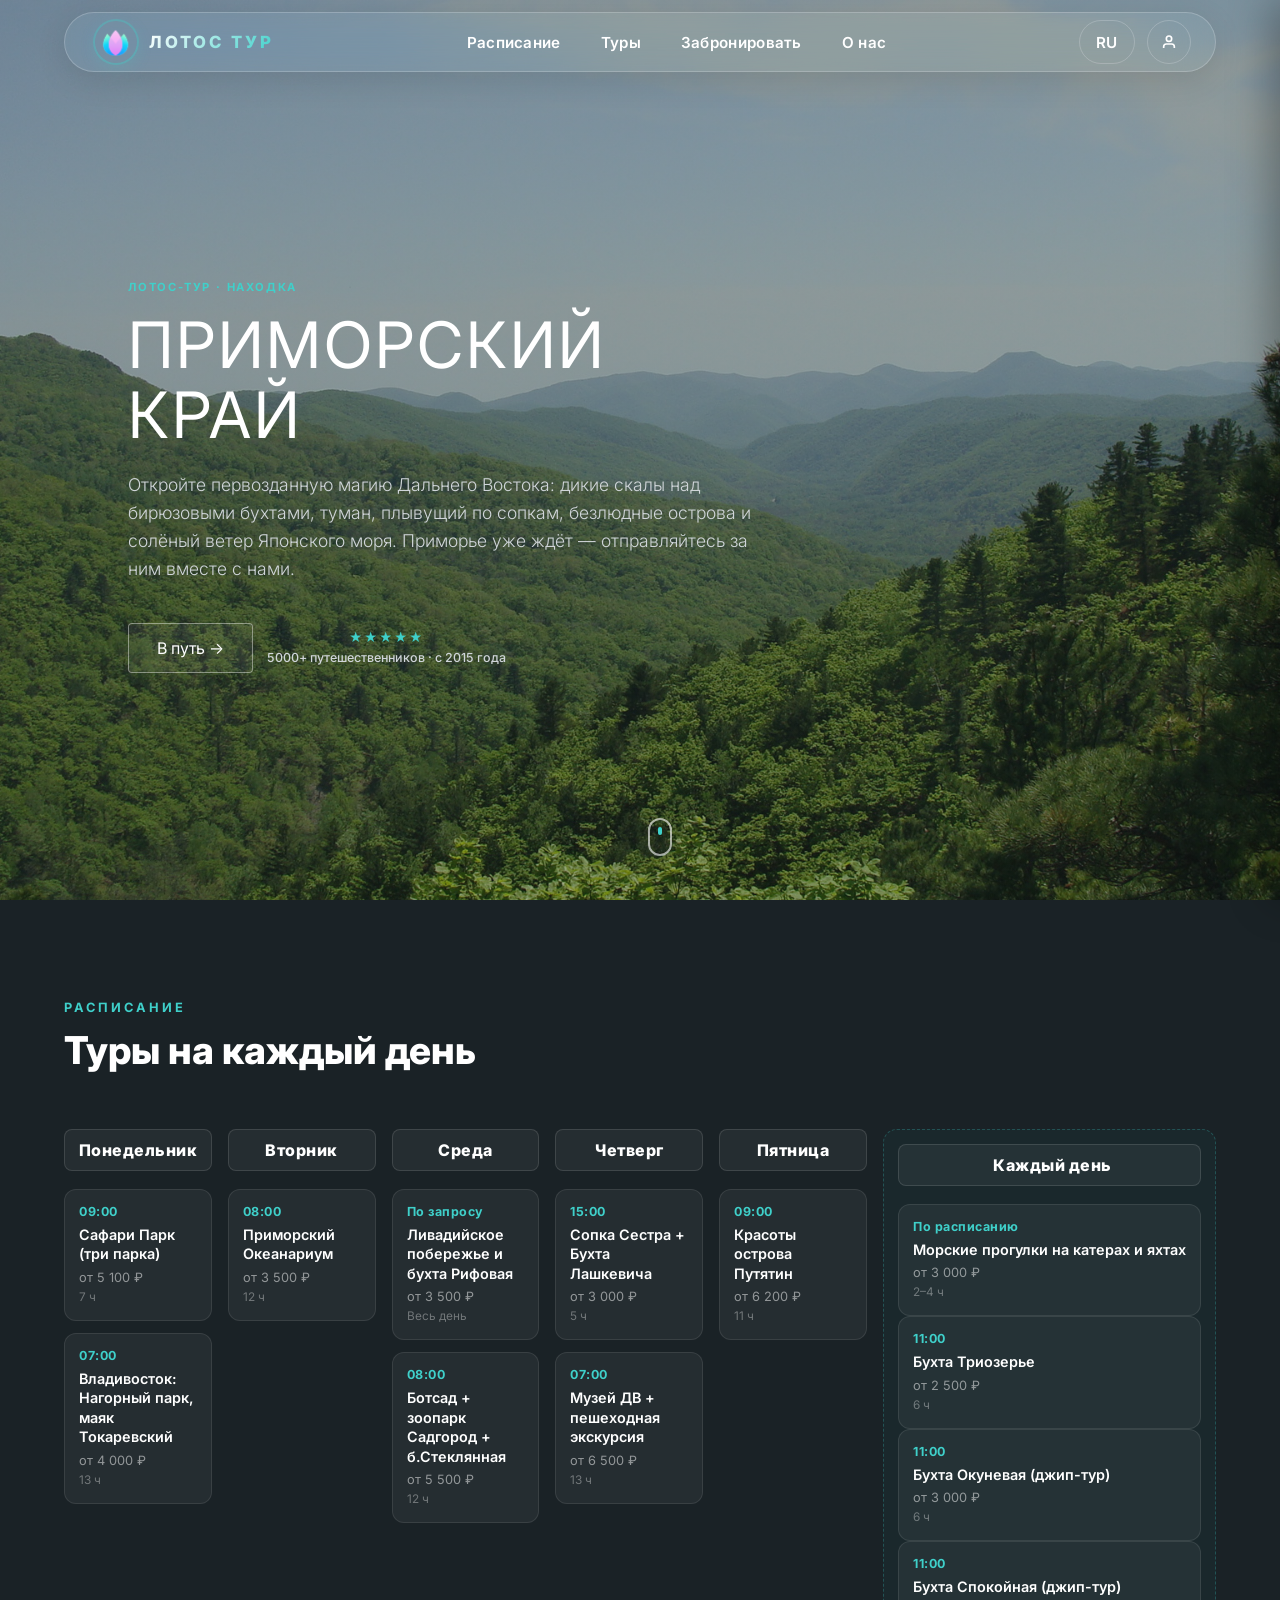
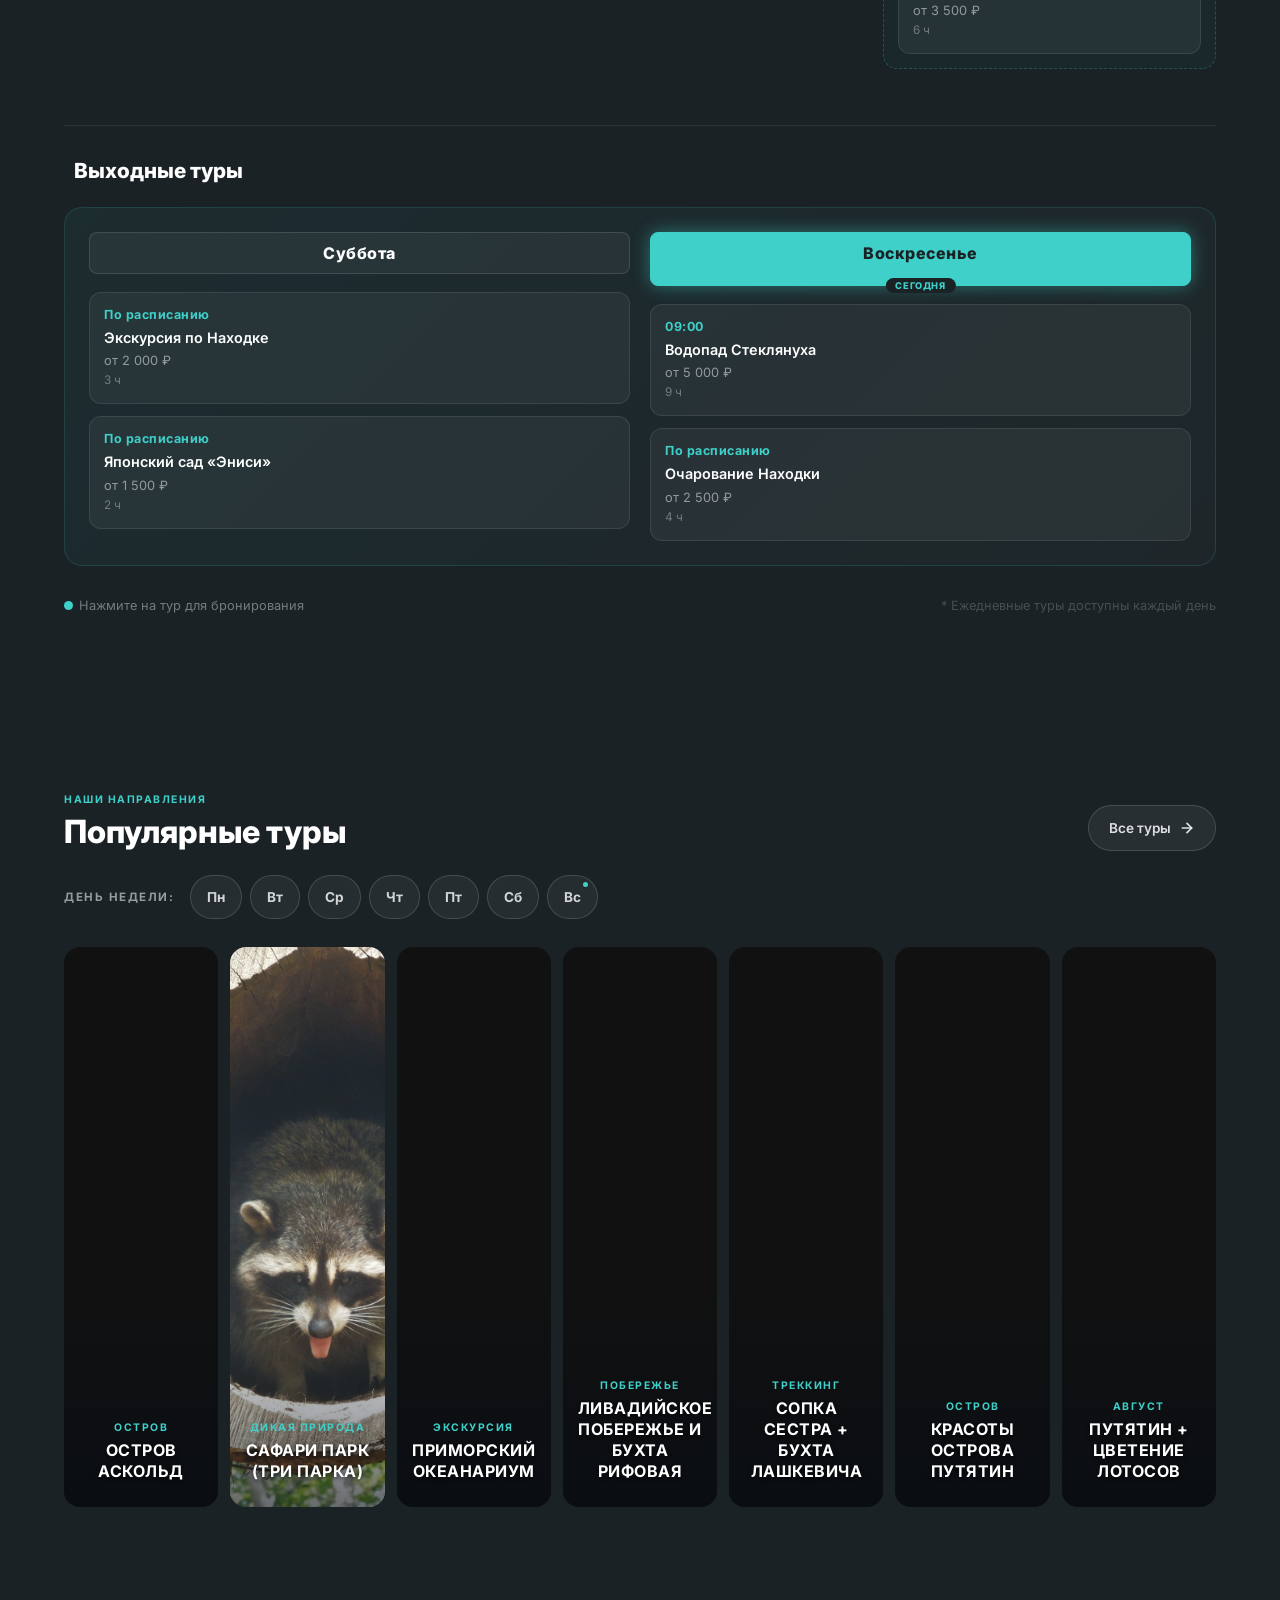
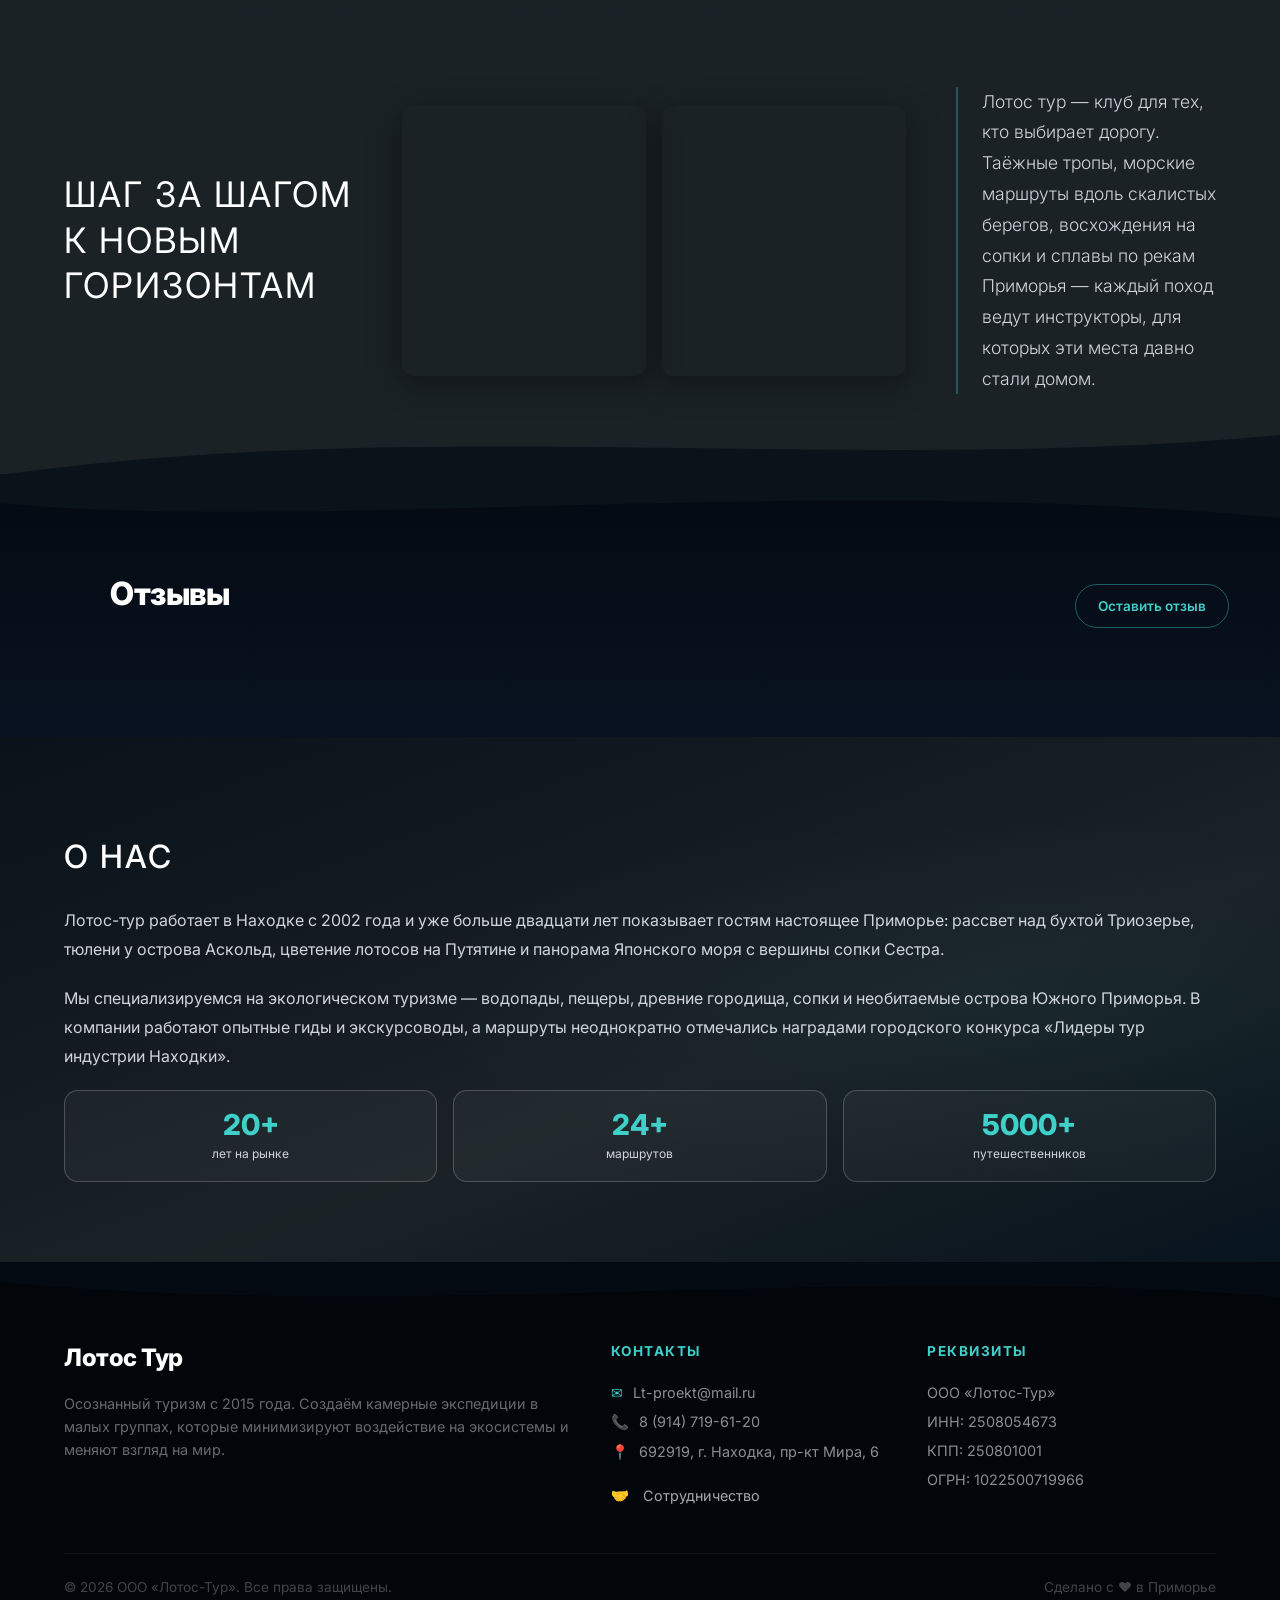
==== commit 73326ddc: "TI LOH" ====
--- a/frontend/index.html
+++ b/frontend/index.html
@@ -530,6 +530,35 @@
       </div>
     </div>
 
+    <div
+      class="modal-cooperation"
+      id="cooperationModal"
+      role="dialog"
+      aria-modal="true"
+      aria-label="Сотрудничество"
+    >
+      <div class="cooperation-modal-container">
+        <button
+          class="modal-close-btn"
+          id="closeCooperationBtn"
+          aria-label="Закрыть"
+        >
+          &times;
+        </button>
+        <h3 class="modal-title">Сотрудничество</h3>
+        <p>
+          Приглашаем к сотрудничеству руководителей и сопровождающих
+          туристических групп, корпоративных клиентов, учителей школ и
+          вузов, а также туристические компании-агенты. Будем рады видеть
+          вас среди наших постоянных партнёров!
+        </p>
+        <div class="cooperation-footer-row">
+          <span class="cooperation-bonus">🎁 Для агентов действует бонусная программа</span>
+          <a href="tel:+79147196120" class="btn-cooperation">Связаться с нами</a>
+        </div>
+      </div>
+    </div>
+
     <aside class="side-profile" id="sideProfile" aria-label="Личный кабинет">
       <button class="modal-close-btn" id="closeProfileBtn" aria-label="Закрыть">
         &times;
@@ -1279,22 +1308,6 @@
           </div>
         </div>
       </section>
-
-      <section class="section-cooperation" id="cooperation" aria-labelledby="coopH2">
-        <div class="cooperation-content">
-          <h2 id="coopH2" data-reveal>Сотрудничество</h2>
-          <p data-reveal>
-            Приглашаем к сотрудничеству руководителей и сопровождающих
-            туристических групп, корпоративных клиентов, учителей школ и
-            вузов, а также туристические компании-агенты. Будем рады
-            видеть вас среди наших постоянных партнёров!
-          </p>
-          <div class="cooperation-footer-row" data-reveal>
-            <span class="cooperation-bonus">🎁 Для агентов действует бонусная программа</span>
-            <a href="tel:+79147196120" class="btn-cooperation">Связаться с нами</a>
-          </div>
-        </div>
-      </section>
     </div>
 
     <footer class="main-footer" style="position: relative">
@@ -1335,6 +1348,11 @@
               <span class="footer-icon" aria-hidden="true">📍</span>
               692919, г. Находка, пр-кт Мира, 6
             </li>
+            <li class="footer-list-item">
+              <button class="footer-link-btn" id="openCooperationBtn" type="button">
+                <span class="footer-icon" aria-hidden="true">🤝</span>Сотрудничество
+              </button>
+            </li>
           </ul>
         </div>
 
